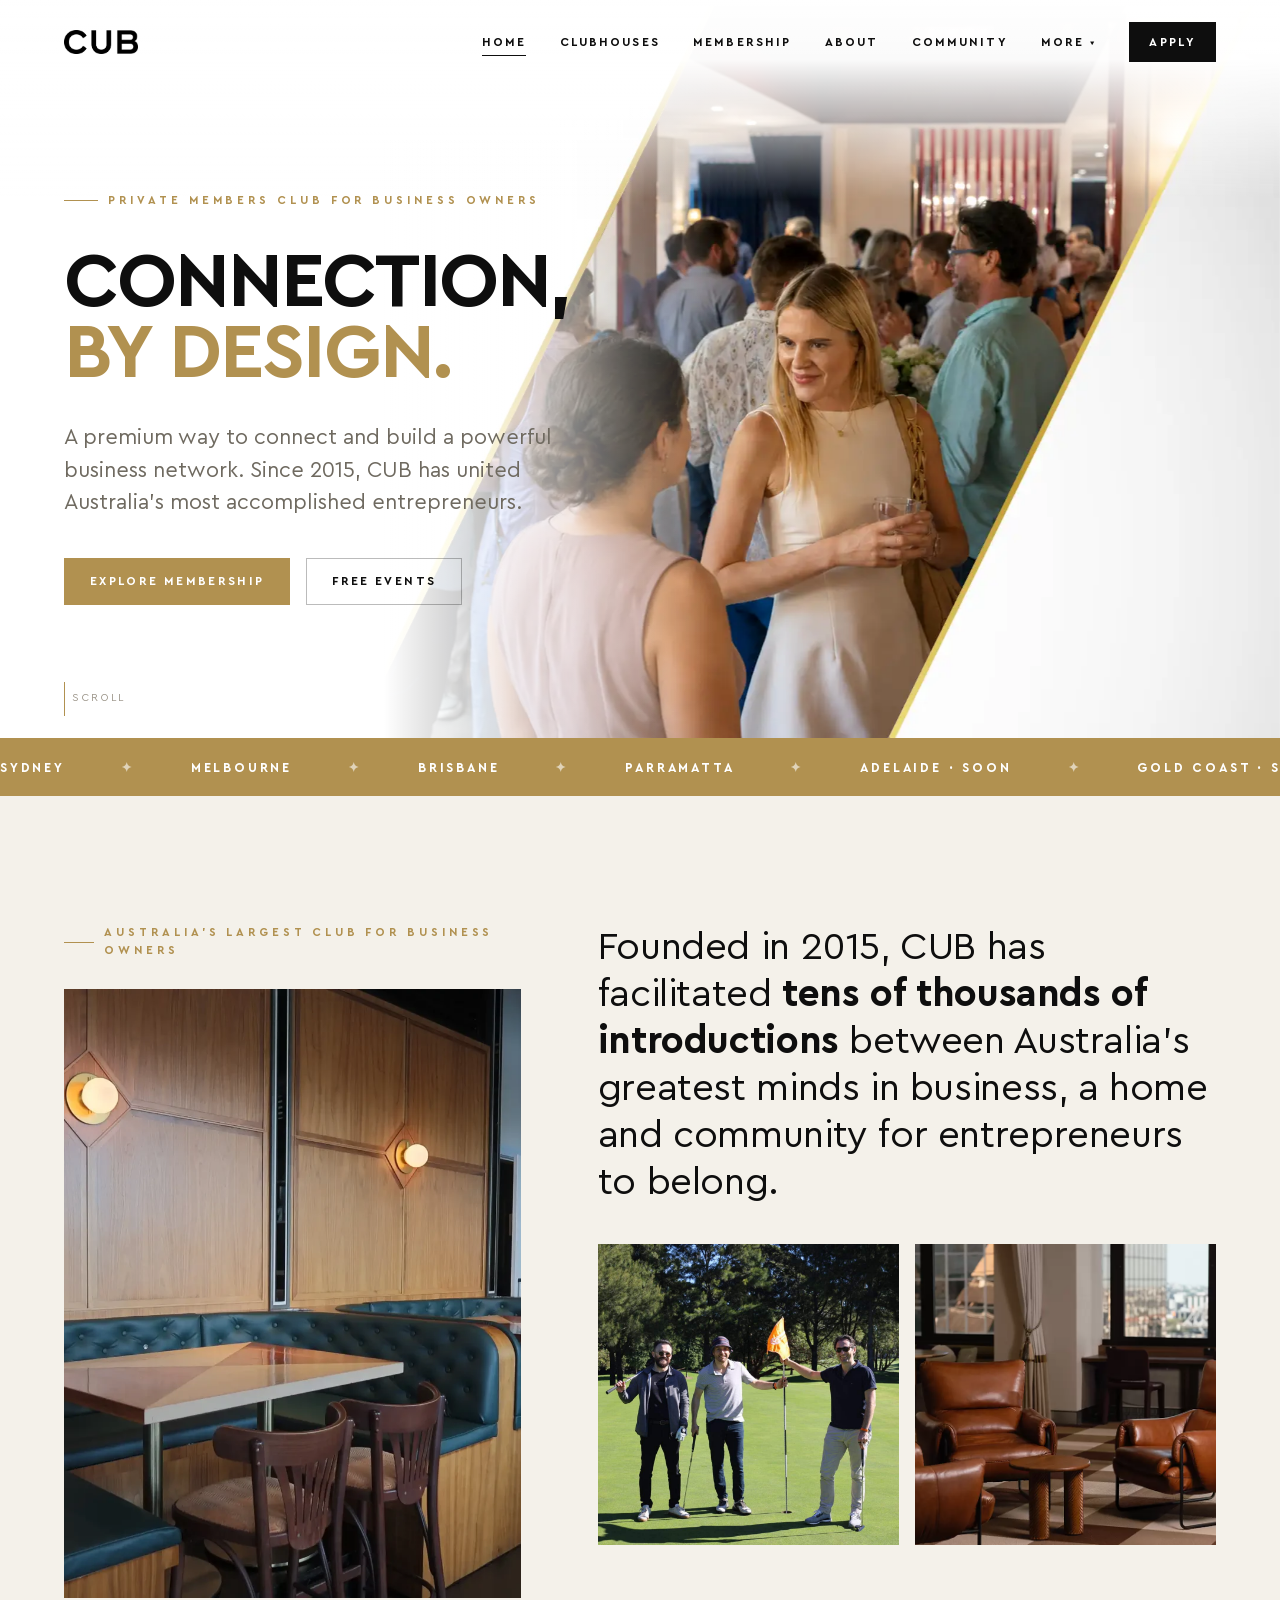
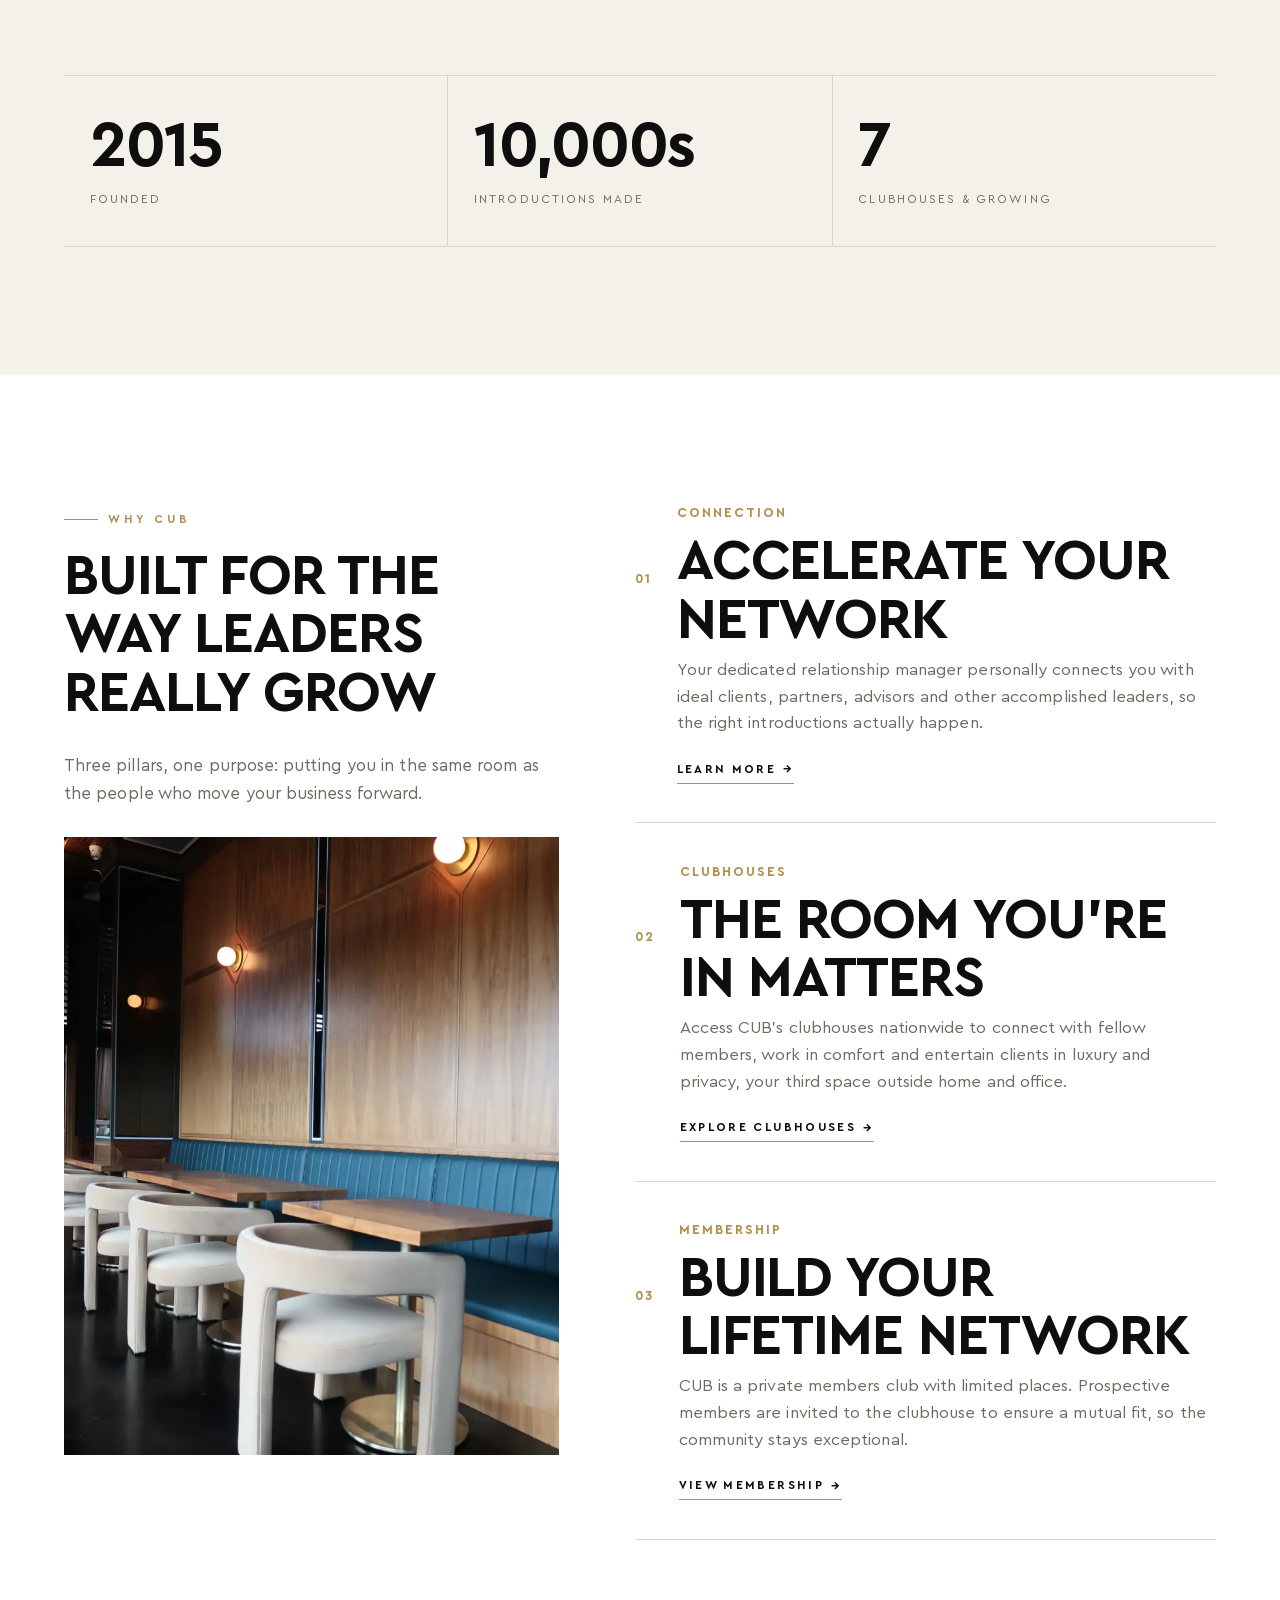
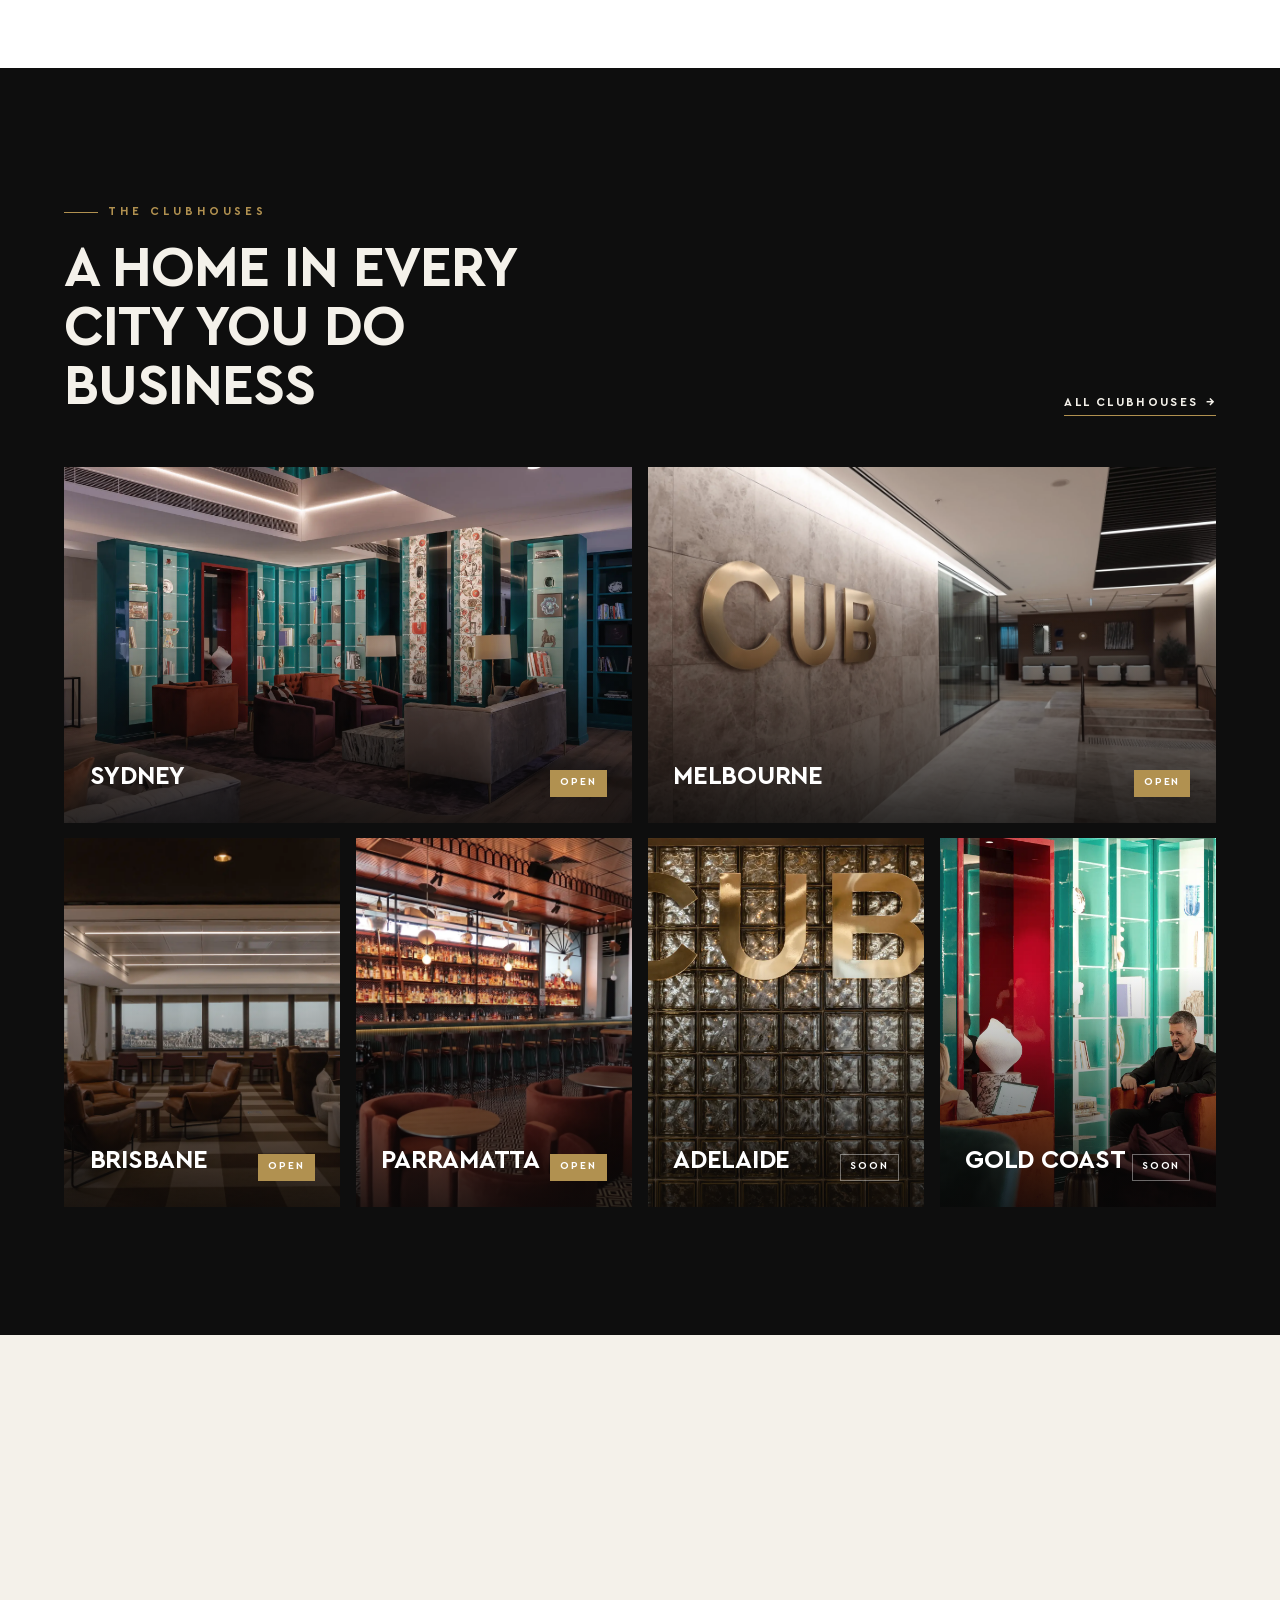
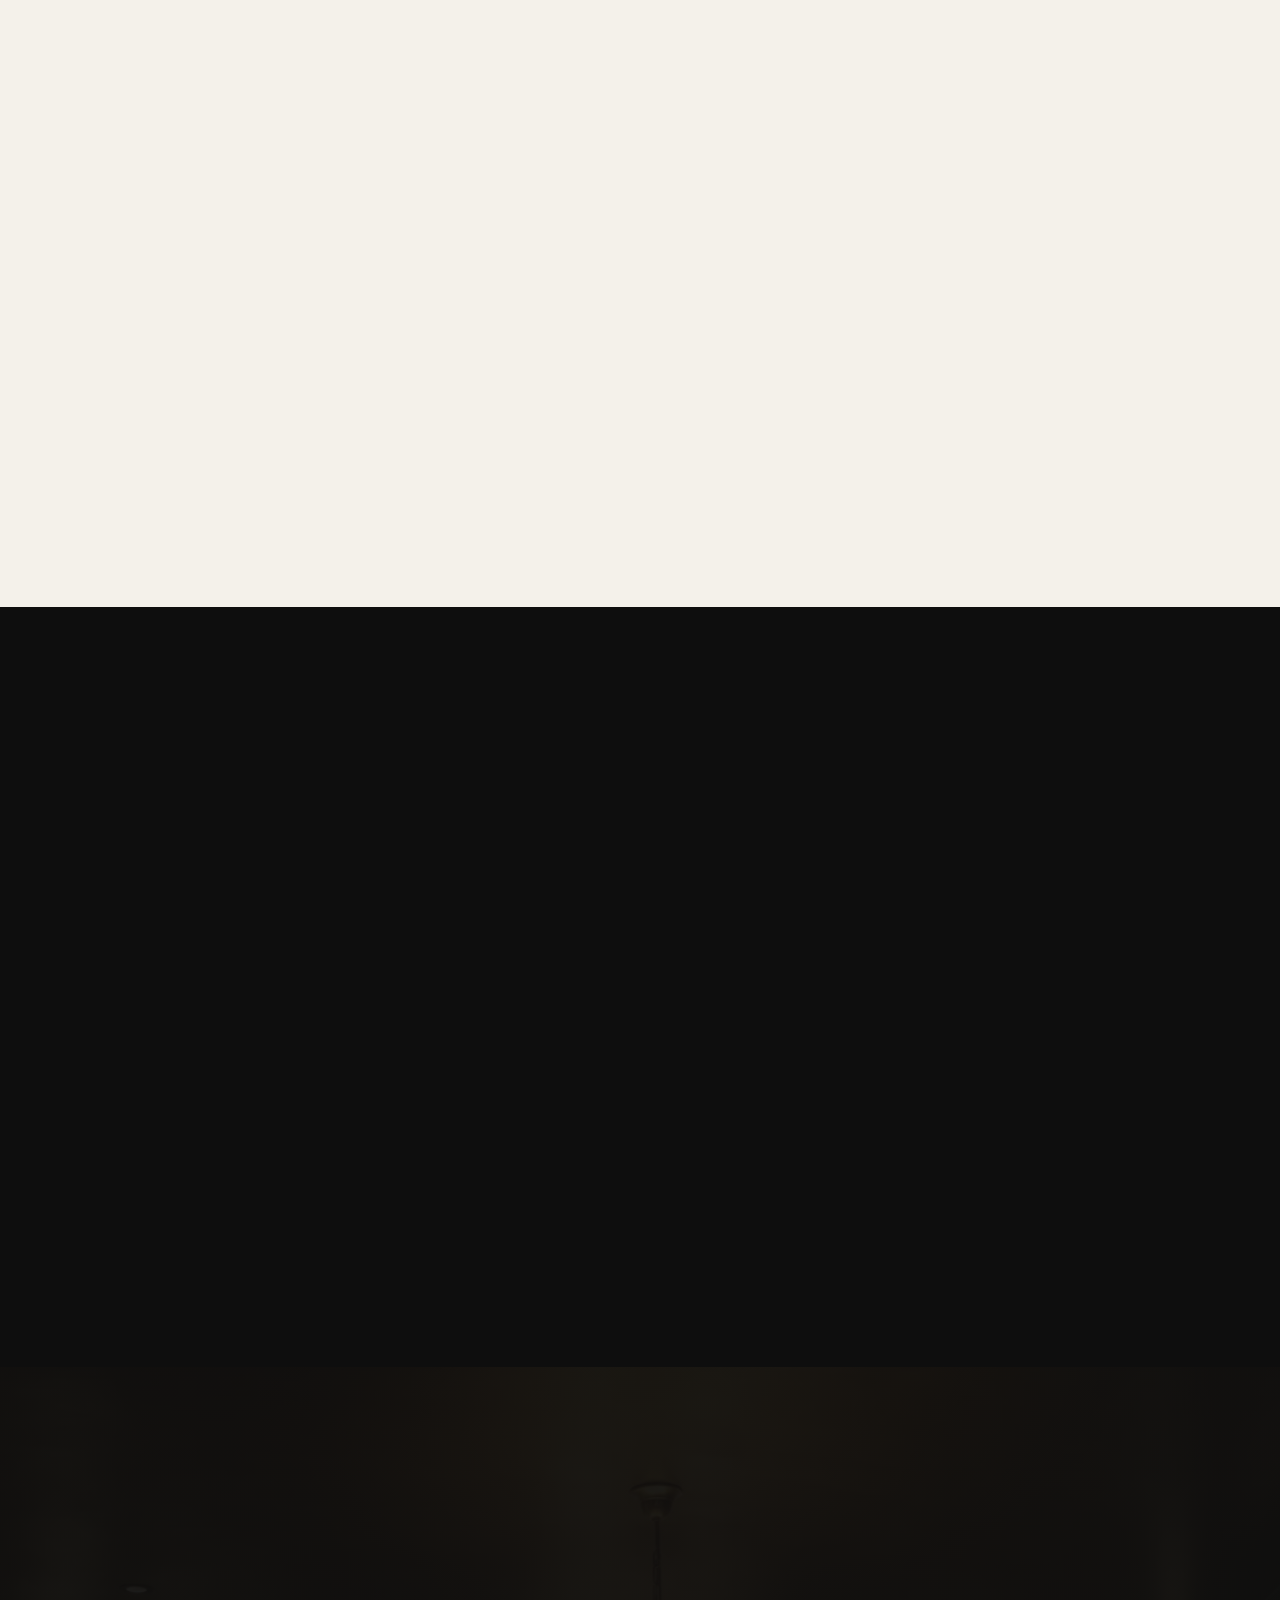
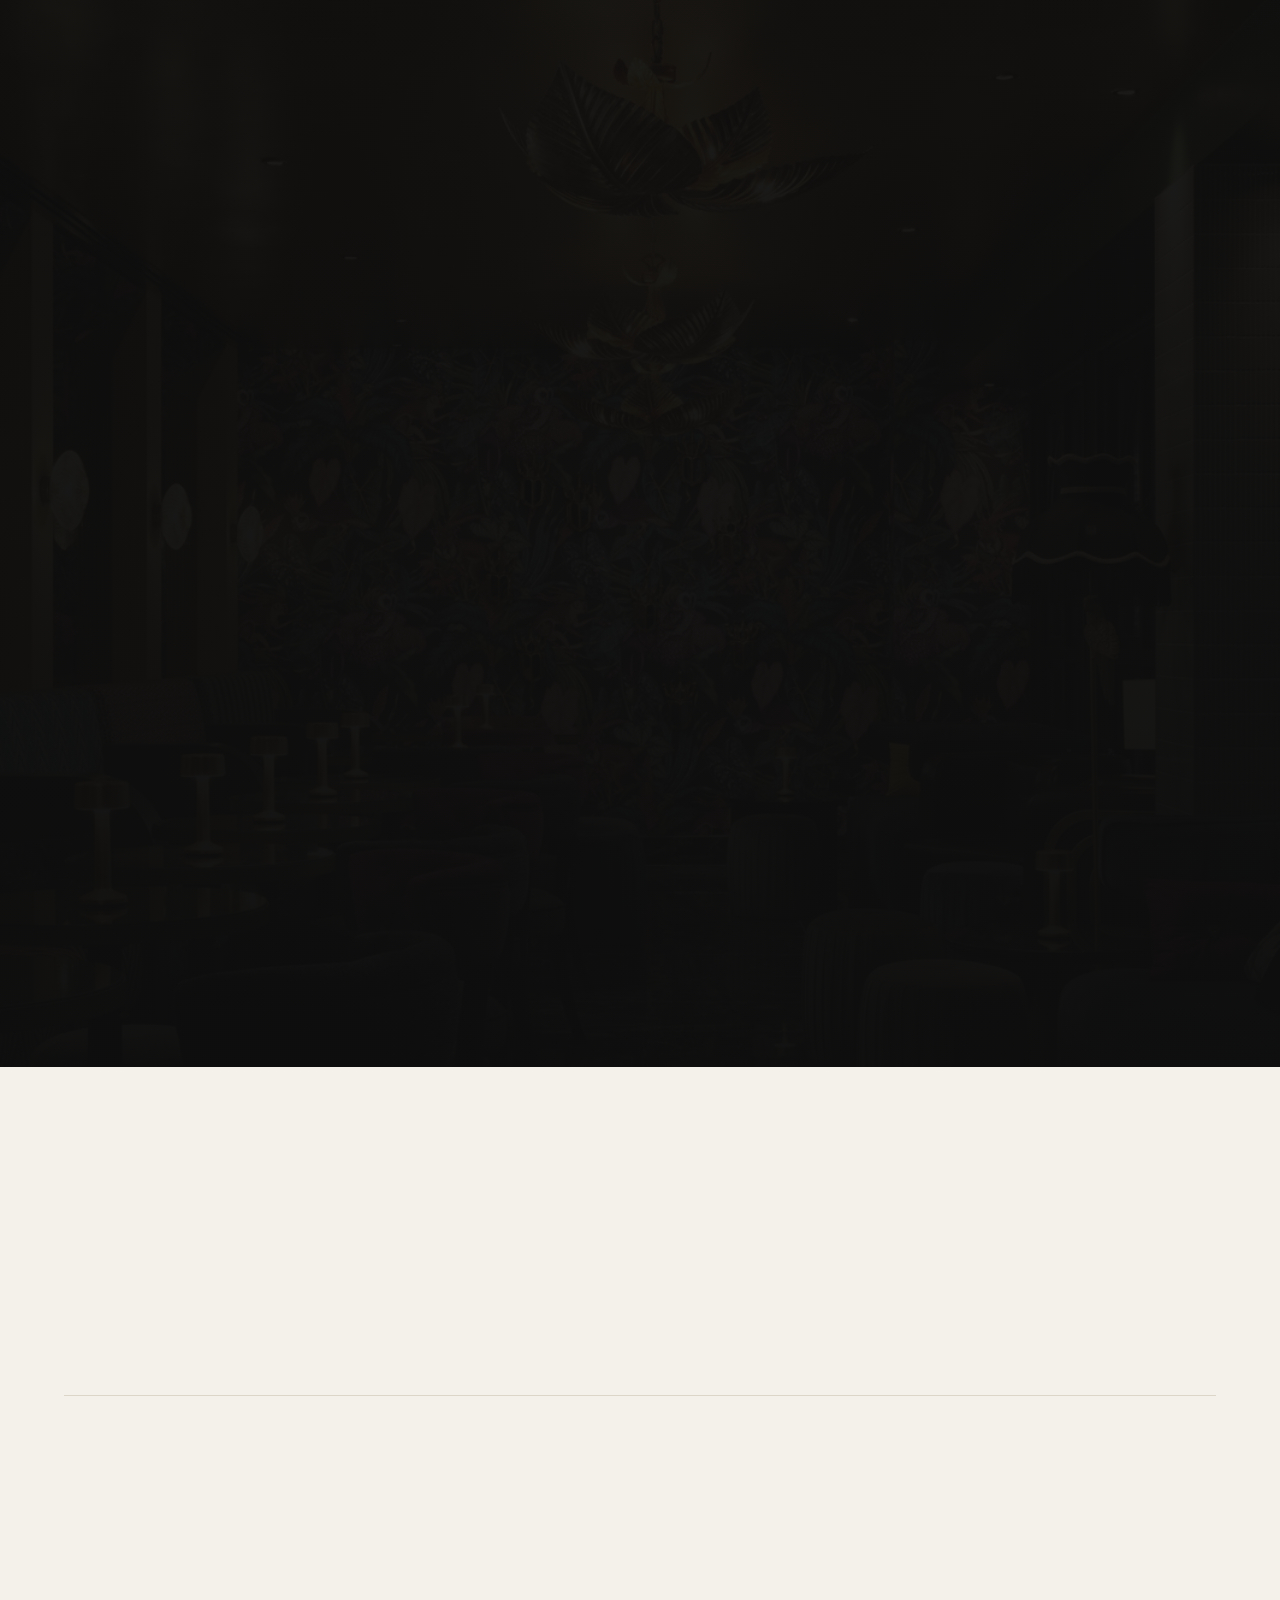
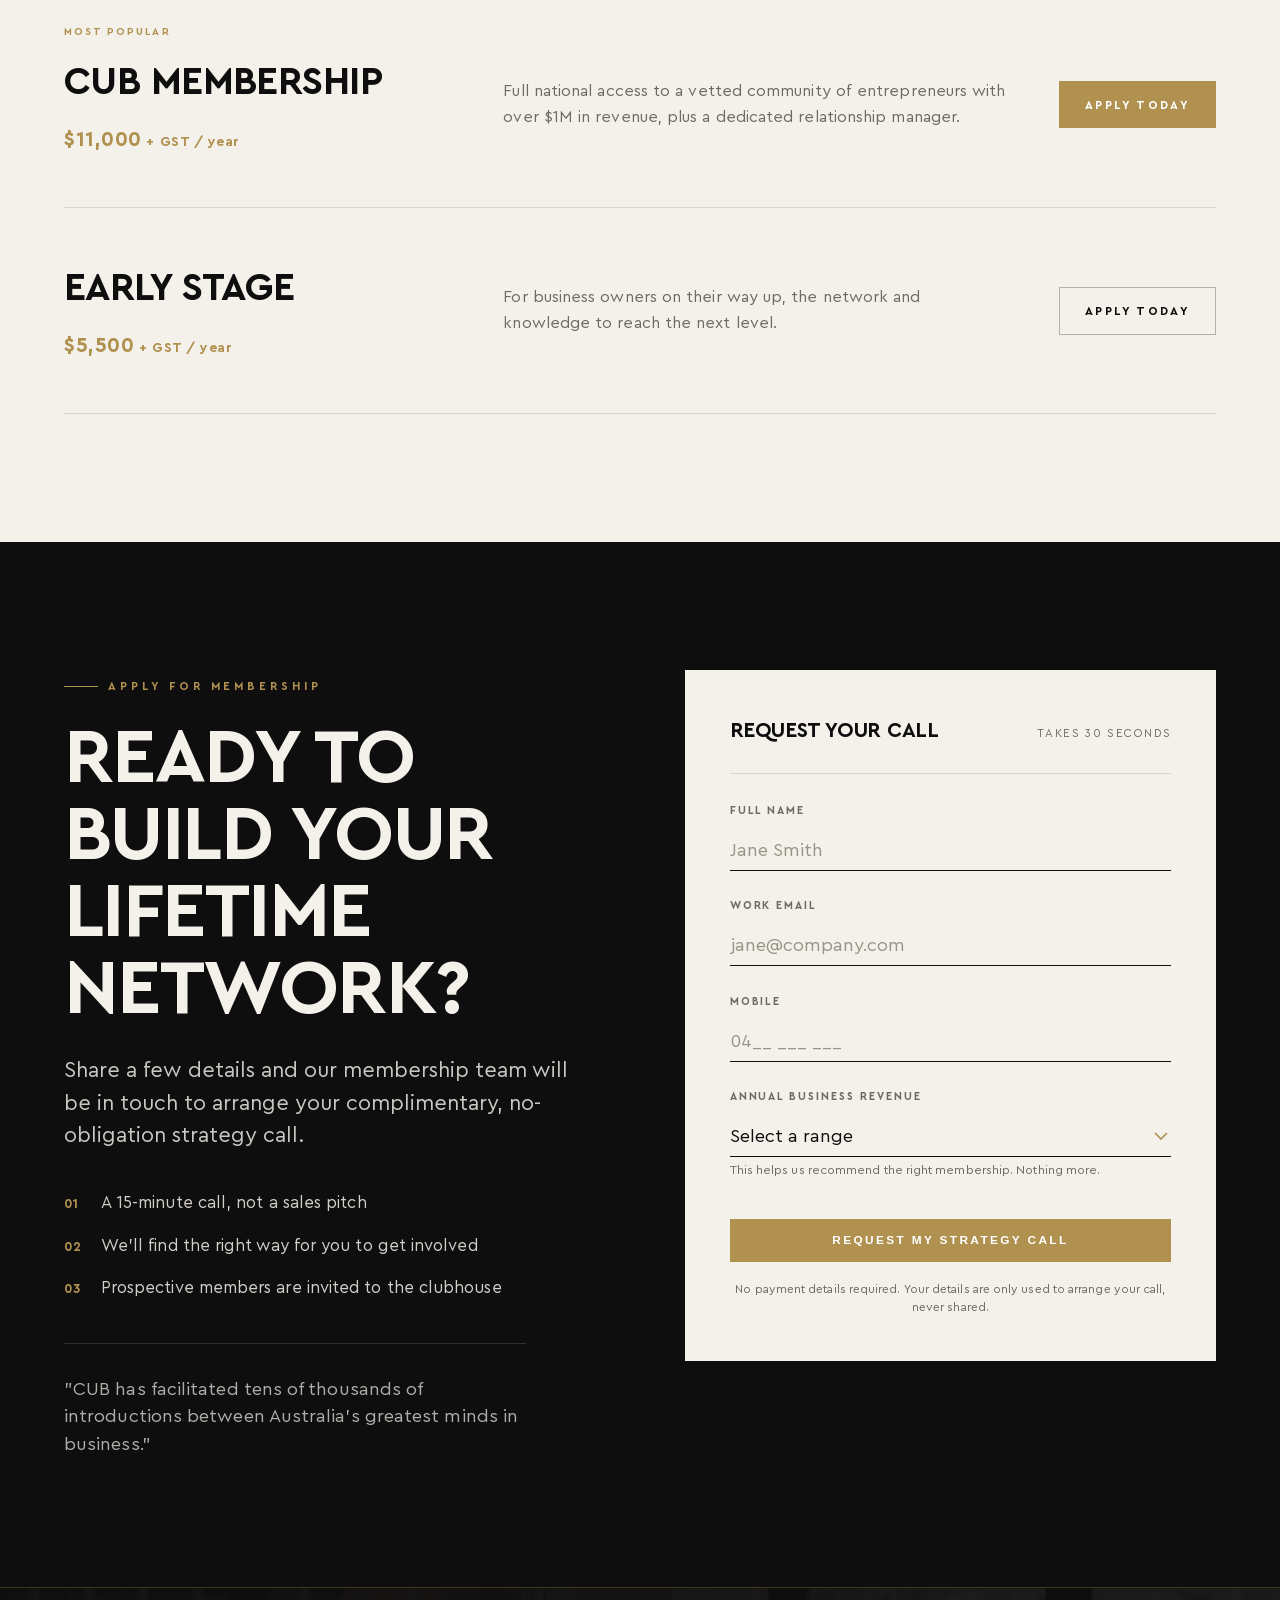
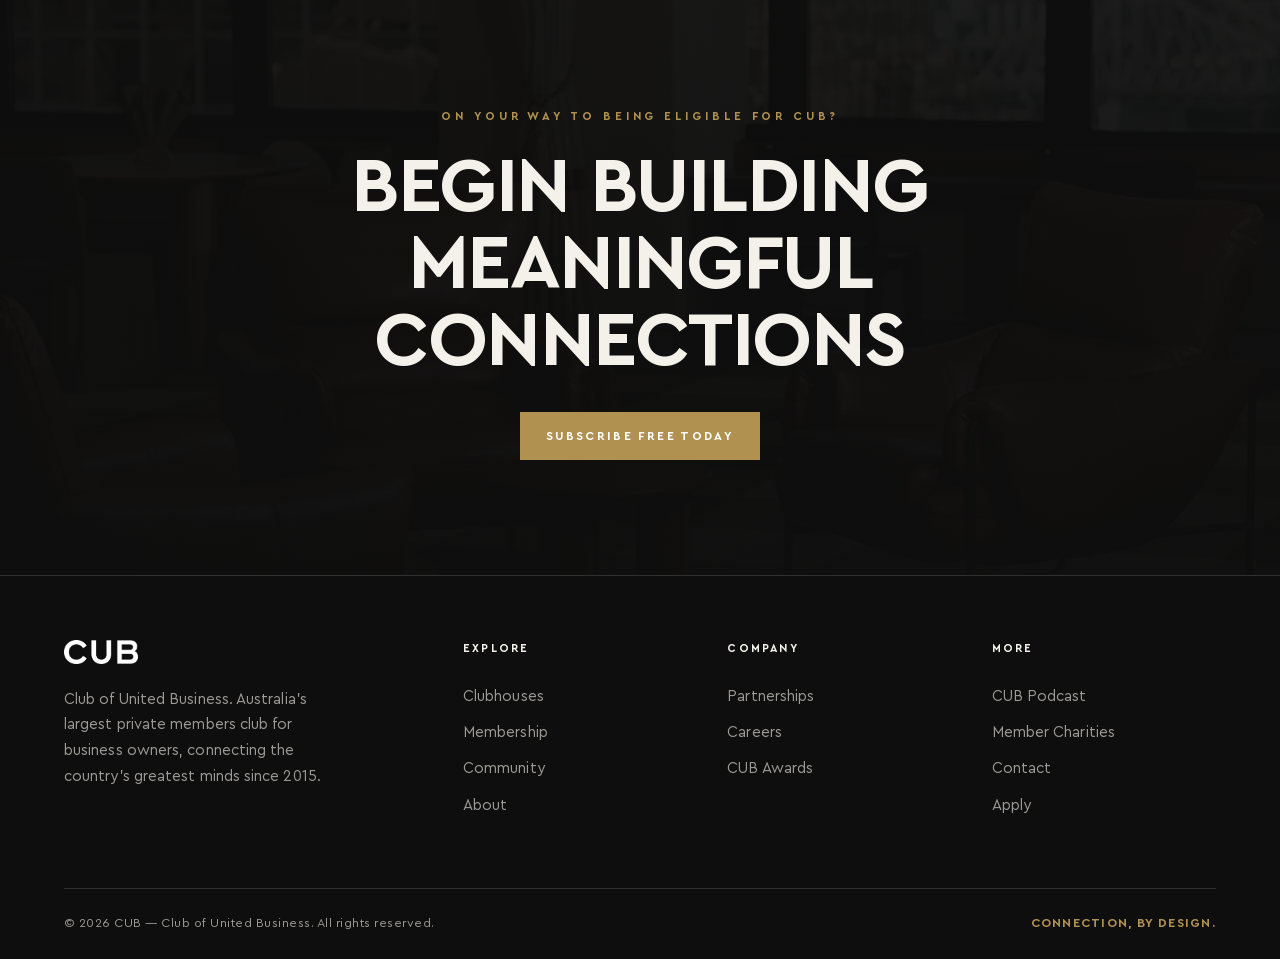
==== index.html @ ad82aaad "Initial commit: CUB site rebuild Co-Authored-By: Claude Opus 4.8 (1M context) <noreply@anthropic.com" ====
<!DOCTYPE html>
<html lang="en">
<head>
<meta charset="UTF-8" />
<meta name="viewport" content="width=device-width, initial-scale=1.0" />
<title>CUB · Club of United Business — Australia's Private Members Club for Business Owners</title>
<meta name="description" content="CUB is Australia's largest private members club for business owners. Since 2015 we've made tens of thousands of introductions between the country's greatest business minds. Clubhouses in Sydney, Melbourne, Brisbane and Parramatta." />
<meta property="og:title" content="CUB · Club of United Business" />
<meta property="og:description" content="Connection, by design. A premium way to connect and build a powerful business network." />
<meta property="og:image" content="assets/img/sydney.webp" />
<meta name="theme-color" content="#0e0e0e" />
<link rel="icon" type="image/png" href="assets/img/brandmark.png" />
<link rel="preload" href="assets/fonts/CeraPro-Regular.woff2" as="font" type="font/woff2" crossorigin />
<link rel="preload" href="assets/fonts/CeraPro-Bold.woff2" as="font" type="font/woff2" crossorigin />
<link rel="stylesheet" href="styles.css?v=23" />
</head>
<body>

<!-- ============ HEADER ============ -->
<header class="hdr" id="hdr">
  <div class="hdr-inner">
    <a href="index.html" class="hdr-logo" aria-label="CUB home"><img src="assets/img/logo.png" alt="CUB" /></a>
    <nav class="hdr-nav" aria-label="Primary">
      <a href="index.html">Home</a>
      <a href="clubhouses.html">Clubhouses</a>
      <a href="membership.html">Membership</a>
      <a href="about.html">About</a>
      <a href="community.html">Community</a>
      <div class="nav-drop">
        <button class="nav-drop-trigger" aria-haspopup="true" aria-expanded="false">More <span class="caret">&#9662;</span></button>
        <div class="dropdown">
          <a href="podcast.html">CUB Podcast</a>
          <a href="awards.html">CUB Awards</a>
          <a href="partnerships.html">Partnerships</a>
          <a href="careers.html">Careers</a>
          <a href="charities.html">Member Charities</a>
        </div>
      </div>
      <a href="contact.html" class="btn"><span>Apply</span></a>
    </nav>
    <button class="burger" id="burger" aria-label="Menu" aria-expanded="false"><span></span><span></span><span></span></button>
  </div>
</header>
<div class="drawer" id="drawer">
  <a href="index.html">Home</a>
  <a href="clubhouses.html">Clubhouses</a>
  <a href="membership.html">Membership</a>
  <a href="about.html">About</a>
  <a href="community.html">Community</a>
  <a href="contact.html">Apply</a>
  <div class="drawer-sub">
    <a href="podcast.html">CUB Podcast</a>
    <a href="awards.html">CUB Awards</a>
    <a href="partnerships.html">Partnerships</a>
    <a href="careers.html">Careers</a>
    <a href="charities.html">Member Charities</a>
  </div>
  <span class="drawer-cta">Connection, by design.</span>
</div>

<main>

<!-- ============ HERO ============ -->
<section class="hero">
  <div class="hero-bg"><img src="assets/img/hero.webp" alt="CUB members connecting at a clubhouse event" /></div>
  <div class="hero-text">
    <div class="hero-text-inner">
      <p class="kicker hero-kicker">Private Members Club for Business Owners</p>
      <h1 class="h-display">
        <span class="ln"><span>Connection,</span></span>
        <span class="ln"><span><em>by design.</em></span></span>
      </h1>
      <div class="hero-foot">
        <p class="lede">A premium way to connect and build a powerful business network. Since 2015, CUB has united Australia's most accomplished entrepreneurs.</p>
        <div class="hero-actions">
          <a href="contact.html" class="btn btn--gold"><span>Explore Membership</span></a>
          <a href="community.html" class="btn btn--ghost"><span>Free Events</span></a>
        </div>
      </div>
    </div>
  </div>
  <span class="scroll-hint">Scroll</span>
</section>

<!-- ============ MARQUEE ============ -->
<div class="marquee" aria-hidden="true">
  <div class="marquee-track">
    <span>Sydney</span><span>Melbourne</span><span>Brisbane</span><span>Parramatta</span><span>Adelaide · Soon</span><span>Gold Coast · Soon</span><span>International</span>
    <span>Sydney</span><span>Melbourne</span><span>Brisbane</span><span>Parramatta</span><span>Adelaide · Soon</span><span>Gold Coast · Soon</span><span>International</span>
  </div>
</div>

<!-- ============ STATEMENT ============ -->
<section class="section statement">
  <div class="wrap">
    <div class="statement-head rv">
      <p class="kicker">Australia's largest club for business owners</p>
      <div class="stick-figure stick-tall" style="margin-top:1.8rem"><img src="assets/img/event1.webp" alt="Inside a CUB clubhouse" /></div>
    </div>
    <div class="statement-lead rv">
      Founded in 2015, CUB has facilitated <b>tens of thousands of introductions</b> between Australia's greatest minds in business, a home and community for entrepreneurs to belong.
      <div class="img-pair" style="margin-top:2.4rem">
        <figure><img src="assets/img/event5.webp" alt="A CUB networking event" /></figure>
        <figure><img src="assets/img/brisbane2.webp" alt="A CUB clubhouse lounge" /></figure>
      </div>
    </div>
  </div>
  <div class="wrap">
    <div class="stats">
      <div class="stat rv"><div class="n">2015</div><div class="l">Founded</div></div>
      <div class="stat rv rv-d1"><div class="n">10,000s</div><div class="l">Introductions made</div></div>
      <div class="stat rv rv-d2"><div class="n">7</div><div class="l">Clubhouses &amp; growing</div></div>
    </div>
  </div>
</section>

<!-- ============ WHY CUB (sticky split) ============ -->
<section class="section bg-white">
  <div class="wrap stick">
    <aside class="stick-aside rv">
      <p class="kicker">Why CUB</p>
      <h2 class="h2">Built for the way leaders really grow</h2>
      <p class="body-lg" style="margin-bottom:1.8rem">Three pillars, one purpose: putting you in the same room as the people who move your business forward.</p>
      <div class="stick-figure"><img src="assets/img/event4.webp" alt="CUB members connecting at an event" /></div>
    </aside>
    <div class="stick-main">
      <div class="rows">
        <article class="row rv">
          <div class="row-num">01</div>
          <div class="row-title">
            <span class="row-sub">Connection</span>
            <h2 class="h2">Accelerate your network</h2>
          </div>
          <div class="row-body">
            <p>Your dedicated relationship manager personally connects you with ideal clients, partners, advisors and other accomplished leaders, so the right introductions actually happen.</p>
            <a href="contact.html" class="tlink">Learn more <span class="btn-arrow">→</span></a>
          </div>
        </article>
        <article class="row rv">
          <div class="row-num">02</div>
          <div class="row-title">
            <span class="row-sub">Clubhouses</span>
            <h2 class="h2">The room you're in matters</h2>
          </div>
          <div class="row-body">
            <p>Access CUB's clubhouses nationwide to connect with fellow members, work in comfort and entertain clients in luxury and privacy, your third space outside home and office.</p>
            <a href="clubhouses.html" class="tlink">Explore clubhouses <span class="btn-arrow">→</span></a>
          </div>
        </article>
        <article class="row rv">
          <div class="row-num">03</div>
          <div class="row-title">
            <span class="row-sub">Membership</span>
            <h2 class="h2">Build your lifetime network</h2>
          </div>
          <div class="row-body">
            <p>CUB is a private members club with limited places. Prospective members are invited to the clubhouse to ensure a mutual fit, so the community stays exceptional.</p>
            <a href="membership.html" class="tlink">View membership <span class="btn-arrow">→</span></a>
          </div>
        </article>
      </div>
    </div>
  </div>
</section>

<!-- ============ LOCATIONS ============ -->
<section class="section dark">
  <div class="wrap">
    <div class="loc-head rv">
      <div>
        <p class="kicker">The Clubhouses</p>
        <h2 class="h2" style="margin-top:1.2rem">A home in every city you do business</h2>
      </div>
      <a href="clubhouses.html" class="tlink">All clubhouses <span class="btn-arrow">→</span></a>
    </div>
    <div class="loc-grid rv">
      <a class="loc" href="clubhouses.html"><img src="assets/img/sydney.webp" alt="Sydney clubhouse" /><div class="loc-meta"><h3>Sydney</h3><span class="loc-state open">Open</span></div></a>
      <a class="loc" href="clubhouses.html"><img src="assets/img/melbourne.webp" alt="Melbourne clubhouse" /><div class="loc-meta"><h3>Melbourne</h3><span class="loc-state open">Open</span></div></a>
      <a class="loc" href="clubhouses.html"><img src="assets/img/brisbane.webp" alt="Brisbane clubhouse" /><div class="loc-meta"><h3>Brisbane</h3><span class="loc-state open">Open</span></div></a>
      <a class="loc" href="clubhouses.html"><img src="assets/img/parramatta.webp" alt="Parramatta clubhouse" /><div class="loc-meta"><h3>Parramatta</h3><span class="loc-state open">Open</span></div></a>
      <a class="loc" href="clubhouses.html"><img src="assets/img/adelaide.webp" alt="Adelaide clubhouse" /><div class="loc-meta"><h3>Adelaide</h3><span class="loc-state">Soon</span></div></a>
      <a class="loc" href="clubhouses.html"><img src="assets/img/goldcoast.webp" alt="Gold Coast clubhouse" /><div class="loc-meta"><h3>Gold Coast</h3><span class="loc-state">Soon</span></div></a>
    </div>
  </div>
</section>

<!-- ============ FEATURE: EXPERIENCE ============ -->
<section class="feature">
  <div class="feature-media rv"><img src="assets/img/brisbane.webp" alt="A CUB clubhouse lounge" /></div>
  <div class="feature-body rv">
    <p class="kicker">The CUB Experience</p>
    <h2 class="h2">Connect, impress<br>and belong</h2>
    <ul class="feature-list">
      <li><h4>Connect with fellow members</h4><p>A luxurious, familiar space that encourages meaningful connections and genuine relationships to form.</p></li>
      <li><h4>Impress your clients</h4><p>Entertain seamlessly in every major city. Our team ensures every detail is perfect for a lasting impression.</p></li>
      <li><h4>Your third space</h4><p>A place to focus, host private meetings and have a base in cities where you don't have an office.</p></li>
    </ul>
    <a href="contact.html" class="btn"><span>Apply for Membership</span></a>
  </div>
</section>

<!-- ============ FEATURE: APP ============ -->
<section class="feature feature--flip dark">
  <div class="feature-media feature-media--app rv"><img src="assets/img/app-phones.png" alt="The CUB members app on iPhone" /></div>
  <div class="feature-body rv">
    <p class="kicker">The CUB App</p>
    <h2 class="h2">Your entire network,<br>in your pocket</h2>
    <p class="body-lg" style="margin-top:1.4rem;max-width:46ch">Search and contact the entire CUB network, RSVP to events, join interest groups, make clubhouse bookings and manage your business owners network on CUB's members-only app.</p>
    <div class="app-stores">
      <a href="https://apps.apple.com" target="_blank" rel="noopener" aria-label="Download on the App Store"><img src="assets/img/badge-apple.png" alt="Download on the App Store" /></a>
      <a href="https://play.google.com" target="_blank" rel="noopener" aria-label="Get it on Google Play"><img src="assets/img/badge-google.png" alt="Get it on Google Play" /></a>
    </div>
  </div>
</section>

<!-- ============ GROUPS ============ -->
<section class="section imgband">
  <div class="imgband-bg"><img src="assets/img/international.webp" alt="" aria-hidden="true" /></div>
  <div class="wrap">
    <div class="loc-head rv" style="margin-bottom:clamp(2.5rem,5vw,4rem)">
      <div>
        <p class="kicker">A community of communities</p>
        <h2 class="h2" style="margin-top:1.2rem;max-width:18ch">Connect across industries and interests</h2>
      </div>
    </div>
    <div class="groups-grid">
      <div class="group-col rv">
        <h3>Connect with industries</h3>
        <ul class="group-list">
          <li><span class="ix">01</span>Finance</li>
          <li><span class="ix">02</span>Marketing</li>
          <li><span class="ix">03</span>Construction</li>
          <li><span class="ix">04</span>Healthcare</li>
          <li><span class="ix">05</span>Retail &amp; E-Comm</li>
          <li><span class="ix">06</span>Property</li>
          <li><span class="ix">07</span>Professional Services</li>
          <li><span class="ix">08</span>Hospitality</li>
          <li><span class="ix">09</span>Technology</li>
          <li class="more">+ many more</li>
        </ul>
      </div>
      <div class="group-col rv rv-d1">
        <h3>Connect with likeminded people</h3>
        <ul class="group-list">
          <li><span class="ix">01</span>Women in Business</li>
          <li><span class="ix">02</span>Investors</li>
          <li><span class="ix">03</span>Young Members</li>
          <li><span class="ix">04</span>Sports</li>
          <li><span class="ix">05</span>Sustainability</li>
          <li><span class="ix">06</span>Wine Club</li>
          <li><span class="ix">07</span>Health &amp; Wellness</li>
          <li><span class="ix">08</span>Mentors</li>
          <li><span class="ix">09</span>Family Businesses</li>
          <li><span class="ix">10</span>Golf Club</li>
        </ul>
      </div>
    </div>
  </div>
</section>

<!-- ============ MEMBERSHIP PREVIEW ============ -->
<section class="section">
  <div class="wrap">
    <div class="loc-head rv" style="margin-bottom:clamp(1.5rem,3vw,2.5rem)">
      <div>
        <p class="kicker">Membership</p>
        <h2 class="h2" style="margin-top:1.2rem">Choose how you join</h2>
      </div>
      <a href="membership.html" class="tlink">Compare in full <span class="btn-arrow">→</span></a>
    </div>
    <div class="tiers">
      <article class="tier rv">
        <div class="tier-name"><h3>Community</h3><span class="tier-price"><b>Free</b></span></div>
        <p class="tier-desc">Invitations to monthly networking events and the first step into the CUB community.</p>
        <div class="tier-cta"><a href="contact.html" class="btn btn--ghost"><span>Subscribe</span></a></div>
      </article>
      <article class="tier tier--featured rv">
        <div class="tier-name"><h3>CUB Membership</h3><span class="tier-price"><b>$11,000</b> + GST / year</span></div>
        <p class="tier-desc">Full national access to a vetted community of entrepreneurs with over $1M in revenue, plus a dedicated relationship manager.</p>
        <div class="tier-cta"><a href="contact.html" class="btn btn--gold"><span>Apply Today</span></a></div>
      </article>
      <article class="tier rv">
        <div class="tier-name"><h3>Early Stage</h3><span class="tier-price"><b>$5,500</b> + GST / year</span></div>
        <p class="tier-desc">For business owners on their way up, the network and knowledge to reach the next level.</p>
        <div class="tier-cta"><a href="contact.html" class="btn btn--ghost"><span>Apply Today</span></a></div>
      </article>
    </div>
  </div>
</section>

<!-- ============ APPLY / FORM ============ -->
<section class="section dark apply" id="apply">
  <div class="wrap apply-grid">
    <div class="apply-copy rv">
      <p class="kicker">Apply for Membership</p>
      <h1 class="h1">Ready to build your lifetime network?</h1>
      <p class="lede">Share a few details and our membership team will be in touch to arrange your complimentary, no-obligation strategy call.</p>
      <ul class="apply-points">
        <li><span class="mk">01</span> A 15-minute call, not a sales pitch</li>
        <li><span class="mk">02</span> We'll find the right way for you to get involved</li>
        <li><span class="mk">03</span> Prospective members are invited to the clubhouse</li>
      </ul>
      <p class="apply-quote">"CUB has facilitated tens of thousands of introductions between Australia's greatest minds in business."</p>
    </div>

    <div class="form-card rv rv-d1">
      <form id="applyForm" novalidate>
        <div class="fc-head"><h3>Request your call</h3><span class="step">Takes 30 seconds</span></div>
        <div class="field">
          <label for="name">Full name</label>
          <input type="text" id="name" name="name" autocomplete="name" placeholder="Jane Smith" required />
          <span class="err" data-for="name">Please enter your name.</span>
        </div>
        <div class="field">
          <label for="email">Work email</label>
          <input type="email" id="email" name="email" autocomplete="email" placeholder="jane@company.com" required />
          <span class="err" data-for="email">Please enter a valid email.</span>
        </div>
        <div class="field">
          <label for="phone">Mobile</label>
          <input type="tel" id="phone" name="phone" autocomplete="tel" placeholder="04__ ___ ___" required />
          <span class="err" data-for="phone">Please enter your mobile number.</span>
        </div>
        <div class="field">
          <label for="revenue">Annual business revenue</label>
          <select id="revenue" name="revenue" required>
            <option value="" disabled selected>Select a range</option>
            <option>Under $1M (Early Stage)</option>
            <option>$1M – $5M</option>
            <option>$5M – $20M</option>
            <option>$20M+</option>
          </select>
          <span class="err" data-for="revenue">Please select a range.</span>
          <span class="hint">This helps us recommend the right membership. Nothing more.</span>
        </div>
        <button type="submit" class="btn btn--gold btn--block" id="submitBtn"><span>Request my strategy call</span></button>
        <p class="form-fine">No payment details required. Your details are only used to arrange your call, never shared.</p>
        <div class="form-done" id="formDone" hidden>
          <div class="mk">✓</div>
          <h3>You're on the list</h3>
          <p>Our membership team will reach out within one business day to arrange your complimentary strategy call.</p>
        </div>
      </form>
    </div>
  </div>
</section>

</main>

<!-- ============ FOOTER ============ -->
<footer class="ftr">
  <div class="ftr-cta imgband">
    <div class="imgband-bg"><img src="assets/img/brisbane2.webp" alt="" aria-hidden="true" /></div>
    <div class="wrap">
      <p class="kicker no-rule" style="justify-content:center">On your way to being eligible for CUB?</p>
      <h2 class="h1" style="margin-top:1.4rem">Begin building<br>meaningful connections</h2>
      <a href="contact.html" class="btn btn--gold"><span>Subscribe Free Today</span></a>
    </div>
  </div>
  <div class="wrap">
    <div class="ftr-main">
      <div class="ftr-brand">
        <img src="assets/img/logo.png" alt="CUB" />
        <p>Club of United Business. Australia's largest private members club for business owners, connecting the country's greatest minds since 2015.</p>
      </div>
      <div class="ftr-col"><h4>Explore</h4><a href="clubhouses.html">Clubhouses</a><a href="membership.html">Membership</a><a href="community.html">Community</a><a href="about.html">About</a></div>
      <div class="ftr-col"><h4>Company</h4><a href="partnerships.html">Partnerships</a><a href="careers.html">Careers</a><a href="awards.html">CUB Awards</a></div>
      <div class="ftr-col"><h4>More</h4><a href="podcast.html">CUB Podcast</a><a href="charities.html">Member Charities</a><a href="contact.html">Contact</a><a href="contact.html">Apply</a></div>
    </div>
    <div class="ftr-bottom">
      <p>© 2026 CUB — Club of United Business. All rights reserved.</p>
      <p class="tagline">Connection, by design.</p>
    </div>
  </div>
</footer>

<a href="contact.html" class="scta" id="scta">Apply for Membership</a>

<script src="script.js?v=23"></script>
</body>
</html>
---- styles.css ----
/* ============================================================
   CUB — Club of United Business
   Typeface: Cera Pro (self-hosted, their real brand font)
   Palette: ink #0e0e0e · paper #f4f1ea · gold #b19150
   Design: editorial, restrained, private-members-club
   ============================================================ */

@font-face{
  font-family:'Cera Pro';
  src:url('assets/fonts/CeraPro-Regular.woff2') format('woff2'),
      url('assets/fonts/CeraPro-Regular.woff') format('woff');
  font-weight:400;font-style:normal;font-display:swap;
}
@font-face{
  font-family:'Cera Pro';
  src:url('assets/fonts/CeraPro-Bold.woff2') format('woff2'),
      url('assets/fonts/CeraPro-Bold.woff') format('woff');
  font-weight:700;font-style:normal;font-display:swap;
}

:root{
  --ink:#0e0e0e;
  --ink-2:#1a1a1a;
  --paper:#f4f1ea;
  --paper-2:#ece7dc;
  --gold:#b19150;
  --gold-lite:#c9a96a;
  --grey:#6f6a60;
  --grey-2:#9a9387;
  --line:#dcd6c8;
  --line-dark:rgba(255,255,255,.14);
  --white:#fff;
  --red:#cc2a24;
  --maxw:1280px;
  --gut:clamp(20px,5vw,72px);
  --ease:cubic-bezier(.16,.84,.44,1);
}

*{margin:0;padding:0;box-sizing:border-box}
html{scroll-behavior:smooth;-webkit-text-size-adjust:100%}
body{
  font-family:'Cera Pro',-apple-system,BlinkMacSystemFont,'Segoe UI',sans-serif;
  background:var(--paper);
  color:var(--ink);
  font-weight:400;
  line-height:1.55;
  letter-spacing:.005em;
  -webkit-font-smoothing:antialiased;
  text-rendering:optimizeLegibility;
}
img{display:block;max-width:100%}
a{color:inherit;text-decoration:none}
::selection{background:var(--gold);color:#fff}

/* ---------- layout primitives ---------- */
.wrap{max-width:var(--maxw);margin:0 auto;padding-inline:var(--gut)}
.section{padding-block:clamp(4.5rem,10vw,9rem)}
.section--tight{padding-block:clamp(3.5rem,7vw,6rem)}
.dark{background:var(--ink);color:var(--paper)}
.dark .muted{color:rgba(244,241,234,.55)}
.muted{color:var(--grey)}

/* ---------- type scale ---------- */
.kicker{
  font-size:.72rem;font-weight:700;letter-spacing:.34em;text-transform:uppercase;
  color:var(--gold);display:inline-flex;align-items:center;gap:.9em;
}
.kicker::before{content:"";width:34px;height:1px;background:var(--gold);display:inline-block}
.kicker.no-rule::before{display:none}

.h-display{
  font-weight:700;line-height:.92;letter-spacing:-.025em;
  font-size:clamp(3.2rem,10vw,8.5rem);text-transform:uppercase;
}
.h1{font-weight:700;line-height:1.0;letter-spacing:-.02em;font-size:clamp(2.6rem,6vw,5rem);text-transform:uppercase}
.h2{font-weight:700;line-height:1.04;letter-spacing:-.018em;font-size:clamp(2rem,4.4vw,3.6rem);text-transform:uppercase}
.h3{font-weight:700;line-height:1.1;letter-spacing:-.01em;font-size:clamp(1.3rem,2.4vw,1.9rem)}
.lede{font-size:clamp(1.1rem,1.7vw,1.4rem);line-height:1.5;font-weight:400;letter-spacing:0;max-width:46ch;color:var(--ink)}
.dark .lede{color:rgba(244,241,234,.82)}
.body-lg{font-size:1.06rem;line-height:1.65;color:var(--grey)}
.dark .body-lg{color:rgba(244,241,234,.66)}

/* ---------- buttons ---------- */
.btn{
  --bg:var(--ink);--fg:#fff;--bd:var(--ink);
  display:inline-flex;align-items:center;gap:.7em;
  font-weight:700;font-size:.74rem;letter-spacing:.2em;text-transform:uppercase;
  padding:1.15em 2.1em;border:1px solid var(--bd);background:var(--bg);color:var(--fg);
  cursor:pointer;transition:.45s var(--ease);position:relative;overflow:hidden;
}
.btn span{position:relative;z-index:1;transition:.45s var(--ease)}
.btn::after{content:"";position:absolute;inset:0;background:var(--gold);transform:translateY(101%);transition:transform .45s var(--ease);z-index:0}
.btn:hover::after{transform:translateY(0)}
.btn:hover{border-color:var(--gold);color:#fff}
.btn--gold{--bg:var(--gold);--fg:#fff;--bd:var(--gold)}
.btn--gold::after{background:var(--ink)}
.btn--gold:hover{border-color:var(--ink)}
.btn--ghost{--bg:transparent;--fg:var(--ink);--bd:rgba(14,14,14,.28)}
.dark .btn--ghost{--fg:var(--paper);--bd:rgba(255,255,255,.3)}
.btn--block{width:100%;justify-content:center}
.btn-arrow{font-size:1.1em;line-height:0}

.tlink{
  display:inline-flex;align-items:center;gap:.6em;font-weight:700;
  font-size:.74rem;letter-spacing:.2em;text-transform:uppercase;color:var(--ink);
  padding-bottom:.35em;border-bottom:1px solid var(--gold);transition:.4s var(--ease);
}
.dark .tlink{color:var(--paper)}
.tlink:hover{gap:1.1em;border-color:var(--ink)}
.dark .tlink:hover{border-color:var(--paper)}

/* ============================================================
   HEADER
   ============================================================ */
.hdr{
  position:fixed;inset:0 0 auto 0;z-index:200;
  transition:.5s var(--ease);
}
.hdr-inner{
  display:flex;align-items:center;justify-content:space-between;
  height:84px;padding-inline:var(--gut);max-width:1600px;margin:0 auto;
}
.hdr-logo img{height:24px;width:auto;transition:.4s}
.hdr-nav{display:flex;align-items:center;gap:clamp(1.4rem,2.6vw,3rem)}
.hdr-nav a:not(.btn){
  font-size:.74rem;font-weight:700;letter-spacing:.18em;text-transform:uppercase;
  position:relative;padding-block:.4em;
}
.hdr-nav a:not(.btn)::after{
  content:"";position:absolute;left:0;bottom:0;width:0;height:1px;background:currentColor;transition:width .4s var(--ease);
}
.hdr-nav a:not(.btn):hover::after,.hdr-nav a.active::after{width:100%}
.hdr-nav .btn{padding:.85em 1.6em}

/* light-on-dark (hero) vs solid scrolled */
.hdr--over{color:var(--paper)}
.hdr--over .hdr-logo img{filter:invert(1) brightness(2.2)}
.hdr--over .hdr-nav .btn{--bg:transparent;--fg:var(--paper);--bd:rgba(255,255,255,.34)}
.hdr.scrolled{background:var(--paper);color:var(--ink);box-shadow:0 1px 0 var(--line)}
.hdr.scrolled .hdr-inner{height:68px}
.hdr.scrolled .hdr-logo img{filter:none}
.hdr.scrolled .hdr-nav .btn{--bg:var(--ink);--fg:#fff;--bd:var(--ink)}

/* nav dropdown */
.nav-drop{position:relative;display:flex;align-items:center}
.nav-drop-trigger{background:none;border:0;cursor:pointer;color:inherit;font-family:inherit;font-size:.74rem;font-weight:700;letter-spacing:.18em;text-transform:uppercase;display:inline-flex;align-items:center;gap:.45em;padding-block:.4em}
.nav-drop-trigger .caret{font-size:.7em;transition:transform .35s var(--ease)}
.nav-drop:hover .caret,.nav-drop.open .caret{transform:rotate(180deg)}
.dropdown{position:absolute;top:100%;right:0;min-width:236px;background:var(--paper);border:1px solid var(--line);padding:.5rem 0;opacity:0;visibility:hidden;transform:translateY(10px);transition:.32s var(--ease);box-shadow:0 30px 56px -26px rgba(8,8,8,.55);z-index:60}
.dropdown::before{content:"";position:absolute;top:-14px;left:0;right:0;height:14px}
.nav-drop:hover .dropdown,.nav-drop:focus-within .dropdown,.nav-drop.open .dropdown{opacity:1;visibility:visible;transform:none}
.dropdown a{display:block;padding:.72rem 1.4rem;font-size:.72rem;font-weight:700;letter-spacing:.13em;text-transform:uppercase;color:var(--ink);white-space:nowrap;transition:.25s var(--ease)}
.dropdown a::after{display:none!important}
.dropdown a:hover,.dropdown a.active{background:var(--paper-2);color:var(--gold);padding-left:1.7rem}

/* mobile drawer secondary links */
.drawer-sub{display:flex;flex-wrap:wrap;gap:.3rem 1.4rem;margin-top:1.5rem;max-width:700px;width:100%}
.drawer-sub a{font-size:1rem;font-weight:500;letter-spacing:.06em;text-transform:uppercase;border:0;padding:.42rem 0;color:rgba(244,241,234,.66)}
.drawer-sub a:hover{color:var(--gold);padding-left:0}

.burger{display:none;flex-direction:column;gap:6px;background:none;border:0;cursor:pointer;padding:8px;z-index:210}
.burger span{width:26px;height:2px;background:currentColor;transition:.4s var(--ease)}
.burger[aria-expanded=true] span:nth-child(1){transform:translateY(8px) rotate(45deg)}
.burger[aria-expanded=true] span:nth-child(2){opacity:0}
.burger[aria-expanded=true] span:nth-child(3){transform:translateY(-8px) rotate(-45deg)}

.drawer{
  position:fixed;inset:0;z-index:205;background:var(--ink);color:var(--paper);
  display:flex;flex-direction:column;justify-content:center;gap:.1rem;padding:6rem var(--gut) 3rem;
  transform:translateY(-100%);transition:transform .6s var(--ease);overflow-y:auto;
}
.drawer.open{transform:translateY(0)}
.drawer > a{font-size:clamp(1.5rem,6.5vw,2.6rem);font-weight:700;text-transform:uppercase;letter-spacing:-.01em;padding-block:.12em;border-bottom:1px solid var(--line-dark);transition:.3s}
.drawer a:hover{color:var(--gold);padding-left:.4em}
.drawer .drawer-cta{font-size:.8rem;letter-spacing:.2em;color:var(--gold);margin-top:1.5rem;border:0}

/* ============================================================
   HERO (editorial split, full-bleed black)
   ============================================================ */
.hero{
  position:relative;min-height:clamp(560px,82svh,760px);background:#fff;color:var(--ink);
  display:flex;align-items:center;overflow:hidden;
}
.hero-bg{position:absolute;inset:0;z-index:0}
.hero-bg img{
  position:absolute;top:0;right:0;height:100%;width:auto;max-width:none;
  opacity:0;animation:heroIn 1.7s var(--ease) .25s forwards;
}
@keyframes heroIn{to{opacity:1}}
/* soften the seam so text never sits on the photo */
.hero-bg::after{content:"";position:absolute;inset:0;background:linear-gradient(90deg,#fff 30%,rgba(255,255,255,.55) 44%,transparent 56%)}
.hero::before{content:"";position:absolute;top:0;left:0;right:0;height:200px;z-index:1;background:linear-gradient(180deg,#fff 0%,rgba(255,255,255,.98) 30%,rgba(255,255,255,.7) 58%,rgba(255,255,255,0) 100%);pointer-events:none}
.hero-text{
  position:relative;z-index:2;width:100%;max-width:var(--maxw);margin:0 auto;
  padding:clamp(7rem,11vw,8rem) var(--gut) clamp(3rem,6vw,5rem);
}
.hero-text-inner{max-width:560px}
.hero-kicker{margin-bottom:clamp(1.6rem,3vw,2.4rem)}
.hero h1{font-size:clamp(2.9rem,6vw,5.6rem);margin-bottom:2rem}
.hero h1 .ln{display:block;overflow:hidden}
.hero h1 .ln > span{display:block;transform:translateY(105%);animation:lnUp 1s var(--ease) forwards}
.hero h1 .ln:nth-child(1) > span{animation-delay:.3s}
.hero h1 .ln:nth-child(2) > span{animation-delay:.42s}
.hero h1 em{font-style:normal;color:var(--gold)}
@keyframes lnUp{to{transform:translateY(0)}}
.hero-foot{opacity:0;animation:fadeUp 1s var(--ease) .8s forwards}
.hero-foot .lede{max-width:40ch;color:var(--grey)}
.hero-actions{display:flex;gap:1rem;flex-wrap:wrap;margin-top:2.4rem}
@keyframes fadeUp{from{opacity:0;transform:translateY(20px)}to{opacity:1;transform:none}}
.scroll-hint{position:absolute;left:var(--gut);bottom:1.4rem;z-index:3;font-size:.66rem;letter-spacing:.24em;text-transform:uppercase;color:var(--grey-2);display:flex;align-items:center;gap:.7em}
.scroll-hint::before{content:"";width:1px;height:34px;background:var(--gold);animation:scrollLine 2s var(--ease) infinite}
@keyframes scrollLine{0%,100%{transform:scaleY(.4);transform-origin:top}50%{transform:scaleY(1)}}

/* ---------- marquee ---------- */
.marquee{background:var(--gold);color:#fff;overflow:hidden;padding-block:1.05rem;white-space:nowrap}
.marquee-track{display:inline-flex;gap:3.5rem;animation:scrollX 32s linear infinite;will-change:transform}
.marquee span{font-size:.8rem;font-weight:700;letter-spacing:.22em;text-transform:uppercase;display:inline-flex;align-items:center;gap:3.5rem}
.marquee span::after{content:"✦";color:rgba(255,255,255,.6)}
@keyframes scrollX{to{transform:translateX(-50%)}}

/* ============================================================
   INTRO / STATEMENT
   ============================================================ */
.statement > .wrap:first-child{display:grid;grid-template-columns:minmax(0,.85fr) minmax(0,1.15fr);gap:clamp(2rem,6vw,6rem);align-items:start}
.statement-lead{font-size:clamp(1.6rem,3vw,2.6rem);font-weight:400;line-height:1.22;letter-spacing:-.01em}
.statement-lead b{font-weight:700}
.statement-aside .body-lg + .body-lg{margin-top:1.2rem}
.statement-aside .tlink{margin-top:2rem}

.stats{display:grid;grid-template-columns:repeat(3,1fr);gap:1px;background:var(--line);border-block:1px solid var(--line);margin-top:clamp(3rem,6vw,5rem)}
.dark .stats{background:var(--line-dark);border-color:var(--line-dark)}
.stat{background:var(--paper);padding:clamp(1.6rem,3vw,2.4rem) clamp(1rem,2vw,1.6rem)}
.dark .stat{background:var(--ink)}
.stat .n{font-size:clamp(2.4rem,5vw,4rem);font-weight:700;letter-spacing:-.03em;line-height:1}
.stat .l{font-size:.74rem;letter-spacing:.18em;text-transform:uppercase;color:var(--grey);margin-top:.7rem}
.dark .stat .l{color:var(--grey-2)}

/* ============================================================
   NUMBERED EDITORIAL ROWS (the three pillars, re-imagined)
   ============================================================ */
.rows{border-top:1px solid var(--line)}
.dark .rows{border-color:var(--line-dark)}
.row{
  display:grid;grid-template-columns:auto minmax(0,1fr) minmax(0,1.1fr);
  gap:clamp(1.5rem,5vw,5rem);align-items:center;
  padding-block:clamp(2.4rem,5vw,4rem);border-bottom:1px solid var(--line);
  position:relative;
}
.dark .row{border-color:var(--line-dark)}
.row-num{font-size:.8rem;font-weight:700;letter-spacing:.1em;color:var(--gold);padding-top:.5em}
.row-title{display:flex;flex-direction:column;gap:.6rem}
.row-title .h2{transition:transform .5s var(--ease)}
.row-sub{font-weight:700;color:var(--gold);font-size:.82rem;letter-spacing:.16em;text-transform:uppercase}
.row-body{color:var(--grey);font-size:1.05rem;line-height:1.6;display:flex;flex-direction:column;align-items:flex-start;gap:1.4rem}
.dark .row-body{color:rgba(244,241,234,.6)}
.row:hover .row-title .h2{transform:translateX(12px)}

/* ============================================================
   LOCATIONS
   ============================================================ */
.loc-head{display:flex;justify-content:space-between;align-items:flex-end;gap:2rem;flex-wrap:wrap;margin-bottom:clamp(2rem,4vw,3.5rem)}
.loc-head .h2{max-width:14ch}
.loc-grid{display:grid;grid-template-columns:repeat(12,1fr);gap:clamp(10px,1.2vw,16px)}
.loc{
  position:relative;overflow:hidden;background:var(--ink);
  grid-column:span 3;aspect-ratio:3/4;display:block;
}
.loc:nth-child(1){grid-column:span 6;aspect-ratio:16/10}
.loc:nth-child(2){grid-column:span 6;aspect-ratio:16/10}
.loc img{position:absolute;inset:0;width:100%;height:100%;object-fit:cover;transition:transform 1.1s var(--ease),opacity .8s;filter:grayscale(.15)}
.loc::after{content:"";position:absolute;inset:0;background:linear-gradient(180deg,transparent 35%,rgba(8,8,8,.82));transition:.5s}
.loc:hover img{transform:scale(1.07)}
.loc-meta{position:absolute;left:0;right:0;bottom:0;z-index:2;padding:clamp(1.1rem,2vw,1.7rem);display:flex;align-items:flex-end;justify-content:space-between;color:#fff}
.loc-meta h3{font-size:clamp(1.2rem,2vw,1.7rem);font-weight:700;text-transform:uppercase;letter-spacing:-.01em}
.loc-state{font-size:.64rem;font-weight:700;letter-spacing:.18em;text-transform:uppercase;padding:.45em .9em;border:1px solid rgba(255,255,255,.4)}
.loc-state.open{background:var(--gold);border-color:var(--gold)}

/* ============================================================
   FEATURE BAND (image + copy, alternating)
   ============================================================ */
.feature{display:grid;grid-template-columns:1fr 1fr;align-items:stretch;min-height:min(86vh,760px)}
.feature--flip .feature-media{order:2}
.feature-media{position:relative;overflow:hidden}
.feature-media img{position:absolute;inset:0;width:100%;height:100%;object-fit:cover}
.feature-body{display:flex;flex-direction:column;justify-content:center;padding:clamp(2.5rem,6vw,6rem)}
.feature-body .h2{margin:1.4rem 0}
.feature-list{list-style:none;margin-top:1.6rem;border-top:1px solid var(--line)}
.dark .feature-list{border-color:var(--line-dark)}
.feature-list li{padding-block:1.3rem;border-bottom:1px solid var(--line);counter-increment:fl}
.dark .feature-list li{border-color:var(--line-dark)}
.feature-list h4{font-size:1.1rem;font-weight:700;display:flex;gap:1rem;align-items:baseline}
.feature-list h4::before{content:"0" counter(fl);color:var(--gold);font-size:.78rem;letter-spacing:.1em}
.feature-list p{color:var(--grey);margin-top:.4rem;padding-left:2.4rem;font-size:.98rem}
.dark .feature-list p{color:rgba(244,241,234,.6)}
.feature-body .btn,.feature-body .tlink{margin-top:2rem;align-self:flex-start}
/* app store badges */
.app-stores{display:flex;gap:1rem;align-items:center;margin-top:2.2rem}
.app-stores a{display:inline-flex;border-radius:14px;transition:transform .3s var(--ease),box-shadow .3s var(--ease)}
.app-stores a:hover{transform:translateY(-3px);box-shadow:0 12px 24px -10px rgba(0,0,0,.5)}
.app-stores img{width:56px;height:56px;display:block;border-radius:14px}
/* app product mockup sits contained on a light panel (distinct from photo bands) */
.feature-media--app{background:radial-gradient(120% 90% at 70% 20%,#fbf9f4,var(--paper-2));display:flex;align-items:center;justify-content:center;padding:clamp(2rem,5vw,4.5rem);min-height:min(86vh,760px)}
.feature-media.feature-media--app img{position:static;inset:auto;width:auto!important;height:auto!important;max-width:100%;max-height:min(60vh,600px)!important;object-fit:contain;filter:drop-shadow(0 30px 50px rgba(14,14,14,.28))}
@media(max-width:1020px){.feature-media--app{min-height:auto}.feature-media.feature-media--app img{max-height:min(54vh,520px)!important}}

/* ============================================================
   GROUPS / TAGS
   ============================================================ */
.groups-grid{display:grid;grid-template-columns:1fr 1fr;gap:clamp(2.5rem,6vw,6rem)}
.group-col h3{font-size:.78rem;letter-spacing:.2em;text-transform:uppercase;color:var(--gold);padding-bottom:1.4rem;border-bottom:1px solid var(--line-dark);margin-bottom:.4rem}
.group-list{list-style:none}
.group-list li{
  display:flex;align-items:baseline;gap:1rem;padding-block:.95rem;border-bottom:1px solid var(--line-dark);
  font-size:clamp(1.1rem,2vw,1.6rem);font-weight:700;text-transform:uppercase;letter-spacing:-.01em;
  transition:.4s var(--ease);
}
.group-list li:hover{color:var(--gold);padding-left:.6rem}
.group-list li .ix{font-size:.66rem;font-weight:700;letter-spacing:.1em;color:var(--grey-2);min-width:2ch}
.group-list li.more{color:var(--grey-2);font-weight:400;font-size:1rem;text-transform:none;letter-spacing:0}

/* ============================================================
   MEMBERSHIP / PRICING (editorial table, not floaty cards)
   ============================================================ */
.tiers{border-top:1px solid var(--line)}
.tier{
  display:grid;grid-template-columns:minmax(0,1fr) minmax(0,1.3fr) auto;
  gap:clamp(1.5rem,4vw,4rem);align-items:center;
  padding-block:clamp(2.2rem,4vw,3.4rem);border-bottom:1px solid var(--line);
  transition:.45s var(--ease);
}
.tier:hover{background:var(--paper-2);padding-inline:clamp(.6rem,2vw,1.6rem)}
.tier-name{display:flex;flex-direction:column;gap:.7rem}
.tier-name h3{font-size:clamp(1.5rem,3vw,2.4rem);font-weight:700;text-transform:uppercase;letter-spacing:-.015em}
.tier-price{font-size:.86rem;letter-spacing:.04em;color:var(--gold);font-weight:700}
.tier-price b{font-size:1.5em}
.tier-desc{color:var(--grey);font-size:1.02rem;line-height:1.55}
.tier-desc .feat{display:flex;flex-wrap:wrap;gap:.5rem .9rem;margin-top:1rem}
.tier-desc .feat span{font-size:.72rem;letter-spacing:.08em;text-transform:uppercase;color:var(--ink);border:1px solid var(--line);padding:.4em .8em}
.tier-cta{justify-self:end}
.tier--featured{position:relative}
.tier--featured::before{content:"Most popular";position:absolute;top:1.4rem;left:0;font-size:.64rem;font-weight:700;letter-spacing:.2em;text-transform:uppercase;color:var(--gold)}

/* ============================================================
   APPLY / FORM  (dark panel, underline inputs — distinctive)
   ============================================================ */
.apply{position:relative}
.apply-grid{display:grid;grid-template-columns:1fr 1fr;gap:clamp(2.5rem,7vw,7rem);align-items:start}
.apply-copy{position:sticky;top:108px;align-self:start}
.apply-copy .h1{margin:1.6rem 0}
@media(max-width:1020px){.apply-copy{position:static}}
.apply-points{list-style:none;margin-top:2.4rem;display:flex;flex-direction:column;gap:1rem}
.apply-points li{display:flex;gap:1.1rem;align-items:baseline;font-size:1.06rem;color:rgba(244,241,234,.85)}
.apply-points li .mk{color:var(--gold);font-weight:700;font-size:.8rem;letter-spacing:.1em;min-width:2.4ch}
.apply-quote{margin-top:2.6rem;padding-top:2rem;border-top:1px solid var(--line-dark);font-size:1.15rem;line-height:1.5;color:rgba(244,241,234,.7);max-width:42ch}

.form-card{background:var(--paper);color:var(--ink);padding:clamp(1.8rem,3.5vw,3rem)}
.form-card .fc-head{display:flex;justify-content:space-between;align-items:baseline;gap:1rem;padding-bottom:1.6rem;margin-bottom:1.8rem;border-bottom:1px solid var(--line)}
.form-card .fc-head h3{font-size:1.3rem;font-weight:700;text-transform:uppercase;letter-spacing:-.01em}
.form-card .fc-head .step{font-size:.72rem;letter-spacing:.14em;text-transform:uppercase;color:var(--grey)}
.field{position:relative;margin-bottom:1.7rem}
.field label{display:block;font-size:.68rem;font-weight:700;letter-spacing:.18em;text-transform:uppercase;color:var(--grey);margin-bottom:.7rem}
.field input,.field select{
  width:100%;border:0;border-bottom:1.5px solid var(--ink);background:transparent;
  font-family:inherit;font-size:1.15rem;font-weight:400;color:var(--ink);
  padding:.55em 0;transition:.3s;
}
.field input::placeholder{color:var(--grey-2)}
.field input:focus,.field select:focus{outline:none;border-color:var(--gold)}
.field select{appearance:none;cursor:pointer;background-image:url("data:image/svg+xml,%3Csvg xmlns='http://www.w3.org/2000/svg' width='14' height='9' viewBox='0 0 14 9'%3E%3Cpath fill='none' stroke='%23b19150' stroke-width='1.6' d='M1 1l6 6 6-6'/%3E%3C/svg%3E");background-repeat:no-repeat;background-position:right .2em center}
.field .hint{font-size:.78rem;color:var(--grey);margin-top:.5rem}
.field .err{display:none;font-size:.78rem;color:var(--red);margin-top:.5rem}
.field.invalid input,.field.invalid select{border-color:var(--red)}
.field.invalid .err{display:block}
.field-row{display:grid;grid-template-columns:1fr 1fr;gap:1.4rem}
.form-card .btn{margin-top:.6rem}
.form-fine{font-size:.76rem;color:var(--grey);text-align:center;margin-top:1.1rem;line-height:1.5}

.form-done{text-align:center;padding:2rem 0}
.form-done .mk{width:58px;height:58px;border:1.5px solid var(--gold);color:var(--gold);border-radius:50%;display:flex;align-items:center;justify-content:center;font-size:1.5rem;margin:0 auto 1.4rem;animation:pop .6s var(--ease)}
@keyframes pop{0%{transform:scale(0);opacity:0}70%{transform:scale(1.12)}100%{transform:scale(1);opacity:1}}
.form-done h3{font-size:1.5rem;font-weight:700;text-transform:uppercase;letter-spacing:-.01em;margin-bottom:.7rem}
.form-done p{color:var(--grey)}

/* ============================================================
   PAGE HERO (interior pages)
   ============================================================ */
.phero{position:relative;background:var(--ink);color:var(--paper);padding-top:clamp(10rem,16vw,14rem);padding-bottom:clamp(4rem,8vw,7rem);overflow:hidden}
.phero-bg{position:absolute;inset:0;z-index:0;opacity:.7}
.phero-bg img{width:100%;height:100%;object-fit:cover;filter:grayscale(.05)}
.phero::after{content:"";position:absolute;inset:0;background:linear-gradient(180deg,rgba(14,14,14,.5) 0%,rgba(14,14,14,.32) 38%,rgba(14,14,14,.72) 88%,var(--ink) 100%);z-index:1}
.phero .wrap{position:relative;z-index:2}
.phero .kicker,.phero h1,.phero .lede,.phero .crumbs{text-shadow:0 2px 28px rgba(8,8,8,.7),0 1px 3px rgba(8,8,8,.6)}
.phero .lede{color:rgba(244,241,234,.94)}
.phero .crumbs{color:rgba(244,241,234,.7)}
.phero .kicker{margin-bottom:1.6rem}
.phero p.lede{margin-top:1.8rem}
.crumbs{margin-top:2.4rem;font-size:.72rem;letter-spacing:.14em;text-transform:uppercase;color:rgba(244,241,234,.5)}
.crumbs a:hover{color:var(--gold)}

/* ============================================================
   FOOTER
   ============================================================ */
.ftr{background:var(--ink);color:rgba(244,241,234,.62)}
.ftr-cta{padding-block:clamp(4rem,9vw,8rem);border-top:1px solid rgba(177,145,80,.3);border-bottom:1px solid var(--line-dark);text-align:center}
.ftr-cta .h1{color:var(--paper);max-width:18ch;margin:0 auto 2rem}
.ftr-main{display:grid;grid-template-columns:1.6fr 1fr 1fr 1fr;gap:2.5rem;padding-block:clamp(3rem,5vw,4.5rem)}
.ftr-brand img{height:24px;filter:invert(1) brightness(2.2);margin-bottom:1.4rem}
.ftr-brand p{max-width:30ch;font-size:.95rem;line-height:1.7}
.ftr-col h4{color:var(--paper);font-size:.7rem;font-weight:700;letter-spacing:.2em;text-transform:uppercase;margin-bottom:1.3rem}
.ftr-col a{display:block;padding-block:.4rem;font-size:.95rem;transition:.3s}
.ftr-col a:hover{color:var(--gold);padding-left:.3rem}
.ftr-bottom{display:flex;justify-content:space-between;align-items:center;gap:1rem;flex-wrap:wrap;padding-block:1.6rem;border-top:1px solid var(--line-dark);font-size:.78rem;letter-spacing:.04em}
.ftr-bottom .tagline{color:var(--gold);font-weight:700;letter-spacing:.1em;text-transform:uppercase}

/* sticky mobile cta */
.scta{position:fixed;left:14px;right:14px;bottom:14px;z-index:150;display:none;justify-content:center;background:var(--gold);color:#fff;padding:1.1em;font-weight:700;font-size:.74rem;letter-spacing:.2em;text-transform:uppercase;transform:translateY(140%);transition:transform .5s var(--ease)}
.scta.show{transform:translateY(0)}

/* ============================================================
   SECTION DIFFERENTIATION + IMAGE BANDS + STICKY SPLIT
   ============================================================ */
/* tonal helpers so adjacent sections never read as one block */
.bg-paper{background:var(--paper)}
.bg-paper-2{background:var(--paper-2)}
.bg-white{background:#fff}
.dark-2{background:#171717}
/* safety hairline if two dark sections ever sit flush */
.dark + .dark{border-top:1px solid rgba(177,145,80,.18)}

/* image-backed dark band: a photo behind copy, clearly distinct from flat black */
.imgband{position:relative;background:var(--ink);color:var(--paper);overflow:hidden;isolation:isolate}
.imgband-bg{position:absolute;inset:0;z-index:0}
.imgband-bg img{width:100%;height:100%;object-fit:cover;opacity:.22;filter:grayscale(.25) contrast(1.05)}
.imgband::after{content:"";position:absolute;inset:0;z-index:1;background:linear-gradient(180deg,rgba(14,14,14,.72),rgba(14,14,14,.92))}
.imgband > .wrap,.imgband > .ftr-cta{position:relative;z-index:2}
.imgband .muted,.imgband .body-lg{color:rgba(244,241,234,.72)}

/* sticky split: short side pins, tall side scrolls, then the page resumes */
.stick{display:grid;grid-template-columns:.92fr 1.08fr;gap:clamp(2rem,6vw,6rem);align-items:start}
.stick--wide-left{grid-template-columns:1.05fr .95fr}
.stick-aside{position:sticky;top:104px;align-self:start}
.stick-aside .h2{margin:1.2rem 0 1.8rem}
.stick-figure{overflow:hidden;aspect-ratio:4/5;background:var(--ink)}
.stick-figure img{width:100%;height:100%;object-fit:cover;transition:transform 1.2s var(--ease)}
.stick-figure:hover img{transform:scale(1.05)}
.stick-tall{aspect-ratio:3/4}
/* rows inside a narrower scrolling column: number + title on one line, body beneath */
.stick-main .rows{border-top:0}
.stick-main .row{grid-template-columns:auto 1fr;gap:.4rem 1.6rem;padding-block:clamp(1.8rem,3vw,2.6rem)}
.stick-main .row:first-child{padding-top:0}
.stick-main .row-body{grid-column:2}

/* tiers stacked inside a sticky scrolling column */
.stick-main .tiers{border-top:0}
.stick-main .tier{grid-template-columns:1fr;gap:1rem;align-items:start;padding-block:clamp(1.8rem,3vw,2.4rem)}
.stick-main .tier:first-child{padding-top:0}
.stick-main .tier:hover{padding-inline:0;background:transparent}
.stick-main .tier-cta{justify-self:start}
.stick-main .tier--featured::before{position:static;display:inline-block;margin-bottom:.6rem}

/* pull-quote band */
.pullquote{font-size:clamp(1.5rem,2.8vw,2.5rem);font-weight:700;line-height:1.2;letter-spacing:-.012em;text-transform:none}
.pullquote::before{content:"\201C";color:var(--gold);display:block;font-family:Georgia,serif;font-size:3em;line-height:.7;margin-bottom:.05em}
.pullquote cite{display:block;margin-top:1.4rem;font-size:.78rem;font-weight:700;letter-spacing:.18em;text-transform:uppercase;color:var(--gold);font-style:normal}

/* simple two-up image pair to fill space */
.img-pair{display:grid;grid-template-columns:1fr 1fr;gap:clamp(10px,1.2vw,16px)}
.img-pair figure{overflow:hidden;aspect-ratio:1/1;background:var(--ink)}
.img-pair img{width:100%;height:100%;object-fit:cover;transition:transform 1.2s var(--ease)}
.img-pair figure:hover img{transform:scale(1.05)}

@media(max-width:1020px){
  .stick{grid-template-columns:1fr;gap:2.4rem}
  .stick-aside{position:static}
  .stick-figure{aspect-ratio:16/9;max-height:46vh}
}

/* ============================================================
   CONTENT PAGE COMPONENTS (about, members, partners, careers…)
   ============================================================ */
.cards{display:grid;grid-template-columns:repeat(auto-fill,minmax(min(100%,270px),1fr));gap:clamp(1rem,1.6vw,1.4rem)}
.card2{border:1px solid var(--line);background:#fff;padding:1.7rem;transition:.4s var(--ease);display:flex;flex-direction:column;gap:.5rem}
.dark .card2,.imgband .card2{background:rgba(255,255,255,.04);border-color:var(--line-dark)}
.card2:hover{border-color:var(--gold);transform:translateY(-4px)}
.card2 .meta{font-size:.7rem;letter-spacing:.16em;text-transform:uppercase;color:var(--gold);font-weight:700}
.card2 h3{font-size:1.18rem;font-weight:700;letter-spacing:-.01em;line-height:1.15}
.card2 .role{font-size:.92rem;color:var(--grey)}
.dark .card2 .role{color:var(--grey-2)}
.card2 p{color:var(--grey);font-size:.94rem;line-height:1.5}
.card2 .tlink{margin-top:auto;padding-top:.6rem}

/* partner cards with brand image */
.partner{background:#fff;border:1px solid var(--line);overflow:hidden;display:flex;flex-direction:column;transition:.4s var(--ease)}
.partner:hover{border-color:var(--gold);transform:translateY(-4px)}
.partner-img{aspect-ratio:16/10;overflow:hidden;background:var(--paper-2)}
.partner-img img{width:100%;height:100%;object-fit:cover;transition:transform .6s var(--ease)}
.partner:hover .partner-img img{transform:scale(1.05)}
.partner-body{padding:1.4rem;display:flex;flex-direction:column;gap:.5rem;flex:1}
.partner .meta{font-size:.66rem;letter-spacing:.16em;text-transform:uppercase;color:var(--gold);font-weight:700}
.partner h3{font-size:1.18rem;font-weight:700;letter-spacing:-.01em;line-height:1.15}
.partner p{font-size:.92rem;color:var(--grey);line-height:1.5}

/* team / people cards with headshot */
.person{background:#fff;border:1px solid var(--line);overflow:hidden;transition:.4s var(--ease)}
.person:hover{border-color:var(--gold);transform:translateY(-4px)}
.person-img{aspect-ratio:1/1;overflow:hidden;background:var(--paper-2)}
.person-img img{width:100%;height:100%;object-fit:cover;object-position:center 16%;filter:grayscale(1) contrast(1.02);transition:transform .6s var(--ease),filter .5s var(--ease)}
.person:hover .person-img img{filter:grayscale(0);transform:scale(1.04)}
.person-body{padding:1.2rem 1.3rem 1.4rem}
.person .meta{font-size:.66rem;letter-spacing:.16em;text-transform:uppercase;color:var(--gold);font-weight:700}
.person h3{font-size:1.12rem;font-weight:700;letter-spacing:-.01em;margin-top:.4rem}
.person .role{font-size:.88rem;color:var(--grey);margin-top:.25rem;line-height:1.4}

/* member video cards */
.member{position:relative;aspect-ratio:4/5;overflow:hidden;color:#fff;display:flex;flex-direction:column;justify-content:flex-end;padding:1.5rem;border:1px solid var(--line-dark);cursor:pointer;
  background:radial-gradient(120% 80% at 50% 18%,#2a2620,#161310 55%,#0d0b09);}
.member::before{content:"";position:absolute;inset:0;z-index:0;
  background:url('assets/img/brandmark.png') center 38% / 96px no-repeat;filter:invert(1) sepia(1) saturate(2.2) hue-rotate(2deg);opacity:.1;transition:.6s var(--ease)}
.member img{position:absolute;inset:0;width:100%;height:100%;object-fit:cover;object-position:center 20%;z-index:0;filter:grayscale(.06);transition:transform .7s var(--ease)}
.member:hover img{transform:scale(1.05)}
.member::after{content:"";position:absolute;inset:0;z-index:1;background:linear-gradient(180deg,rgba(8,8,8,.05) 0%,transparent 26%,rgba(8,8,8,.42) 62%,rgba(8,8,8,.9));transition:.5s var(--ease)}
.member:hover::before{opacity:.18;transform:scale(1.06)}
.member:hover::after{background:linear-gradient(180deg,rgba(177,145,80,.26) 0%,transparent 35%,rgba(8,8,8,.4) 66%,rgba(8,8,8,.9))}
.member .play{position:absolute;top:1.3rem;right:1.3rem;width:46px;height:46px;border:1px solid rgba(255,255,255,.55);border-radius:50%;display:flex;align-items:center;justify-content:center;z-index:2;transition:.4s var(--ease)}
.member:hover .play{background:var(--gold);border-color:var(--gold);transform:scale(1.08)}
.member .play::after{content:"";border-left:10px solid #fff;border-top:6px solid transparent;border-bottom:6px solid transparent;margin-left:3px}
.member .wm{position:absolute;top:1.45rem;left:1.5rem;z-index:2;font-size:.62rem;font-weight:700;letter-spacing:.2em;text-transform:uppercase;color:rgba(244,241,234,.55)}
.member h3{position:relative;z-index:2;font-size:1.25rem;font-weight:700;line-height:1.12;letter-spacing:-.01em}
.member .role{position:relative;z-index:2;font-size:.84rem;color:rgba(255,255,255,.72);margin-top:.35rem}

/* jobs list */
.joblist{border-top:1px solid var(--line)}
.job{display:flex;align-items:center;gap:1.5rem;padding-block:1.7rem;border-bottom:1px solid var(--line);transition:.4s var(--ease)}
.job:hover{background:var(--paper-2);padding-inline:1.2rem}
.job-loc{flex:0 0 130px;font-size:.74rem;letter-spacing:.16em;text-transform:uppercase;color:var(--gold);font-weight:700;background:none;aspect-ratio:auto}
.job > div{flex:1 1 auto;min-width:0}
.job .btn{flex:0 0 auto}
.job h3{font-size:1.25rem;font-weight:700;letter-spacing:-.01em}
.job p{color:var(--grey);font-size:.95rem;margin-top:.3rem;max-width:60ch}

/* video embed */
.video-embed{position:relative;aspect-ratio:16/9;background:var(--ink);overflow:hidden;border:1px solid var(--line-dark)}
.video-embed iframe{position:absolute;inset:0;width:100%;height:100%;border:0}

/* sponsor / donor logo strip (white logos on dark) */
.logos{display:grid;grid-template-columns:repeat(auto-fill,minmax(150px,1fr));gap:clamp(1.5rem,3.5vw,3rem);align-items:center;justify-items:center}
.logos img{width:100%;height:auto;max-height:96px;object-fit:contain;opacity:.85;transition:opacity .3s var(--ease)}
.logos img:hover{opacity:1}

/* photo gallery */
.gallery{display:grid;grid-template-columns:repeat(auto-fill,minmax(min(100%,320px),1fr));gap:clamp(8px,1vw,14px)}
.gallery figure{overflow:hidden;aspect-ratio:3/2;background:var(--ink)}
.gallery figure.wide{grid-column:span 2}
.gallery img{width:100%;height:100%;object-fit:cover;transition:transform 1s var(--ease)}
.gallery figure:hover img{transform:scale(1.05)}
@media(max-width:680px){.gallery figure.wide{grid-column:span 1}}

/* awards list */
.awardgrid{display:grid;grid-template-columns:repeat(auto-fill,minmax(min(100%,300px),1fr));gap:1px;background:var(--line-dark);border:1px solid var(--line-dark)}
.award{position:relative;overflow:hidden;background:var(--ink);min-height:300px;display:flex}
.award img{position:absolute;inset:0;width:100%;height:100%;object-fit:cover;object-position:center 18%;opacity:.92;filter:grayscale(.08);transition:opacity .5s var(--ease),transform 1s var(--ease)}
.award::after{content:"";position:absolute;inset:0;background:linear-gradient(180deg,rgba(8,8,8,.12) 0%,rgba(8,8,8,.32) 42%,rgba(8,8,8,.8) 76%,rgba(8,8,8,.96))}
.award:hover img{opacity:1;transform:scale(1.04)}
.award-body{position:relative;z-index:1;padding:1.5rem;align-self:flex-end;width:100%}
.award .cat{font-size:.72rem;letter-spacing:.14em;text-transform:uppercase;color:var(--gold);font-weight:700;margin-bottom:.7rem}
.award .win{font-size:1.15rem;font-weight:700;line-height:1.2;color:var(--paper)}
.award .who{font-size:.88rem;color:var(--grey-2);margin-top:.3rem}

/* charity list */
.charitygrid{columns:3;column-gap:clamp(1.5rem,3vw,3rem)}
.charity{break-inside:avoid;padding:1.1rem 0;border-bottom:1px solid var(--line)}
.charity a{font-weight:700;color:var(--ink);transition:.3s}
.charity a:hover{color:var(--gold)}
.charity span{display:block;font-size:.84rem;color:var(--grey);margin-top:.3rem}
@media(max-width:760px){.charitygrid{columns:2}.job{flex-direction:column;align-items:flex-start;gap:.5rem}.job .btn{margin-top:.5rem}}
@media(max-width:560px){.charitygrid{columns:1}}

/* ---------- reveal ---------- */
.rv{opacity:0;transform:translateY(34px);transition:opacity .9s var(--ease),transform .9s var(--ease)}
.rv.in{opacity:1;transform:none}
.rv-d1{transition-delay:.08s}.rv-d2{transition-delay:.16s}.rv-d3{transition-delay:.24s}

/* ============================================================
   RESPONSIVE
   ============================================================ */
@media(max-width:1020px){
  .statement .wrap{grid-template-columns:1fr;gap:2rem}
  .row{grid-template-columns:auto 1fr;gap:1.2rem 2rem}
  .row-body{grid-column:1/-1;padding-left:0}
  .feature{grid-template-columns:1fr}
  .feature--flip .feature-media{order:0}
  .feature-media{min-height:56vh}
  .apply-grid{grid-template-columns:1fr;gap:2.5rem}
  .tier{grid-template-columns:1fr;gap:1.2rem;align-items:flex-start}
  .tier-cta{justify-self:start}
  .loc,.loc:nth-child(1),.loc:nth-child(2){grid-column:span 6;aspect-ratio:4/3}
  .ftr-main{grid-template-columns:1fr 1fr;gap:2rem}
  .ftr-brand{grid-column:1/-1}
}
@media(max-width:760px){
  .hdr-nav{display:none}
  .burger{display:flex}
  .scta{display:flex}
  .hero{min-height:auto;display:block}
  .hero-bg{position:relative;height:46vh;min-height:300px}
  .hero-bg img{position:absolute;top:0;left:50%;right:auto;transform:translateX(-30%);height:100%}
  .hero-bg::after{background:linear-gradient(0deg,#fff,rgba(255,255,255,0) 55%)}
  .hero-text{padding-top:clamp(2rem,5vw,3rem);padding-bottom:clamp(3rem,8vw,4rem)}
  .hero-text-inner{max-width:none}
  .scroll-hint{display:none}
  .stats{grid-template-columns:1fr}
  .loc-grid{grid-template-columns:1fr}
  .loc,.loc:nth-child(1),.loc:nth-child(2){grid-column:1/-1;aspect-ratio:16/11}
  .groups-grid{grid-template-columns:1fr;gap:2.5rem}
  .field-row{grid-template-columns:1fr}
  .ftr-main{grid-template-columns:1fr}
  .ftr-bottom{flex-direction:column;text-align:center}
}
@media(prefers-reduced-motion:reduce){
  *{animation-duration:.001s!important;transition-duration:.001s!important}
  .rv{opacity:1;transform:none}
  .hero h1 .ln>span{transform:none}
  .hero-photo img,.hero-foot{opacity:1;animation:none}
}
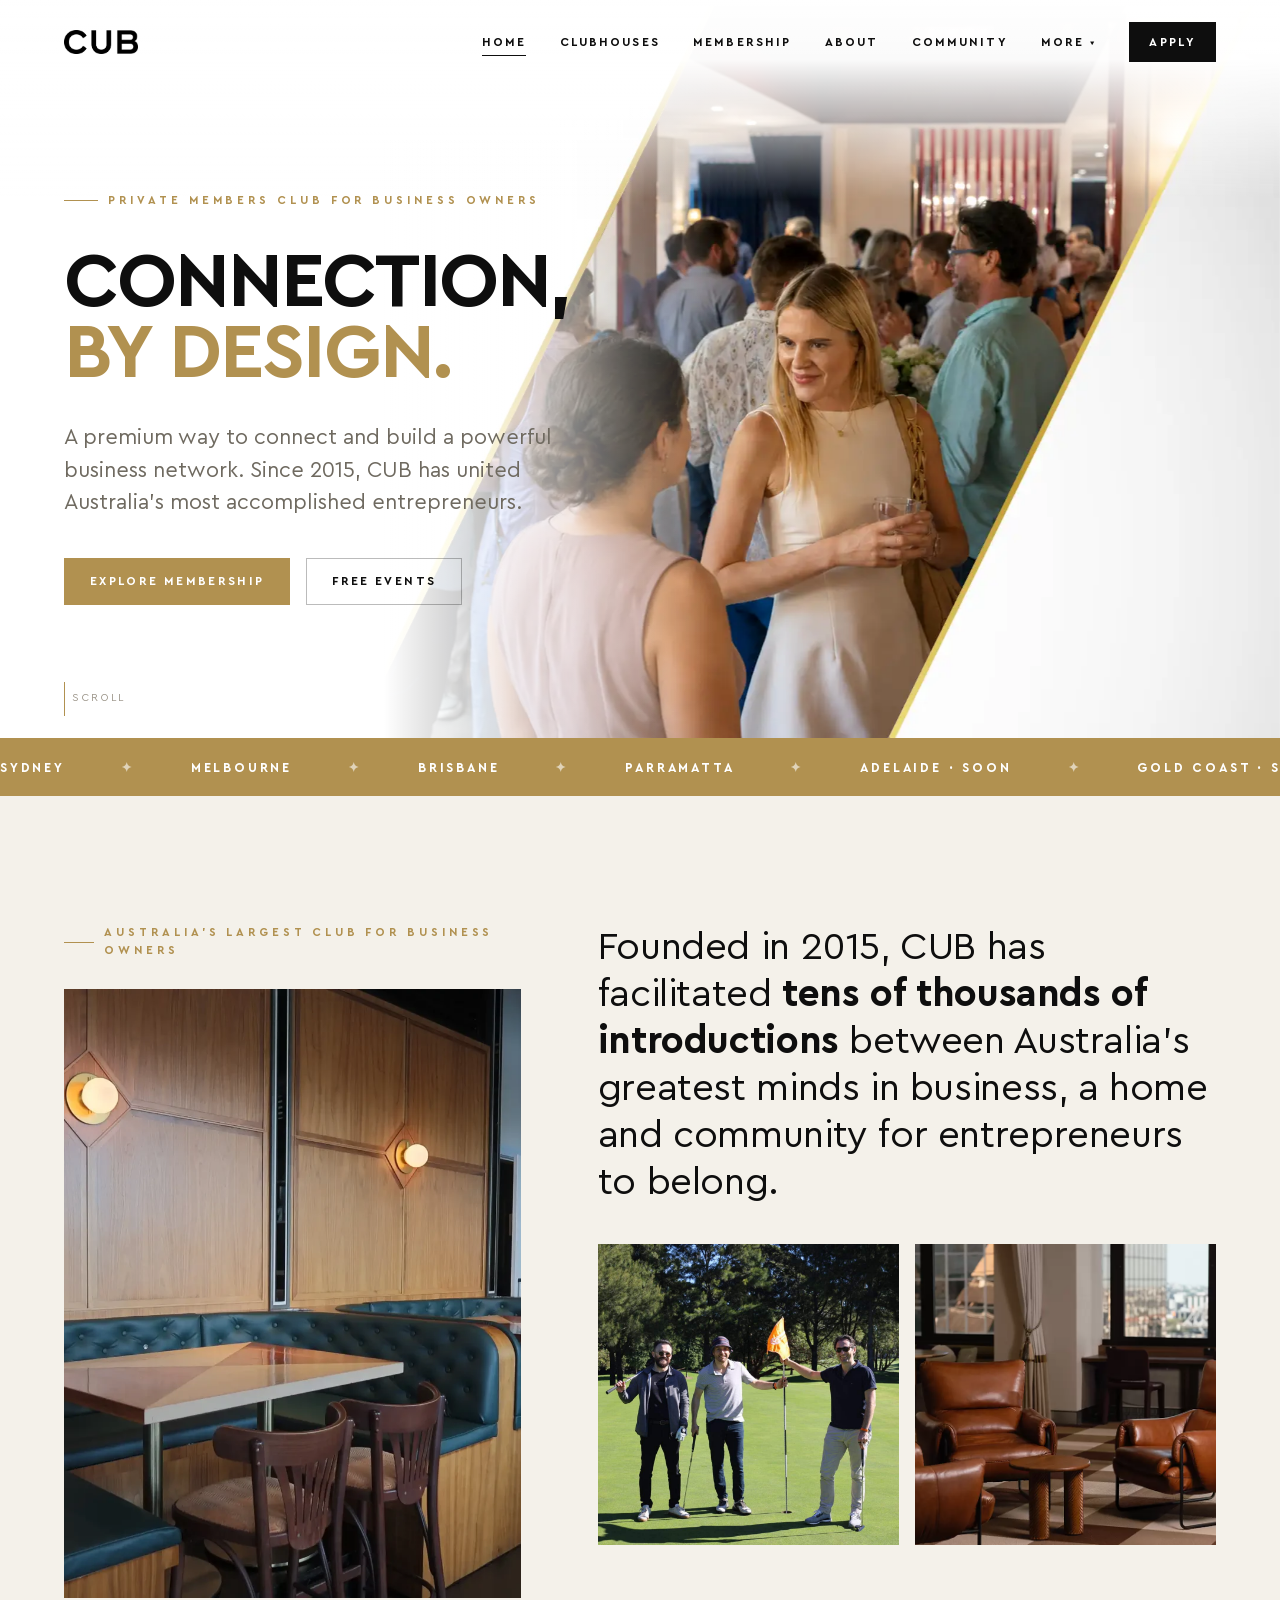
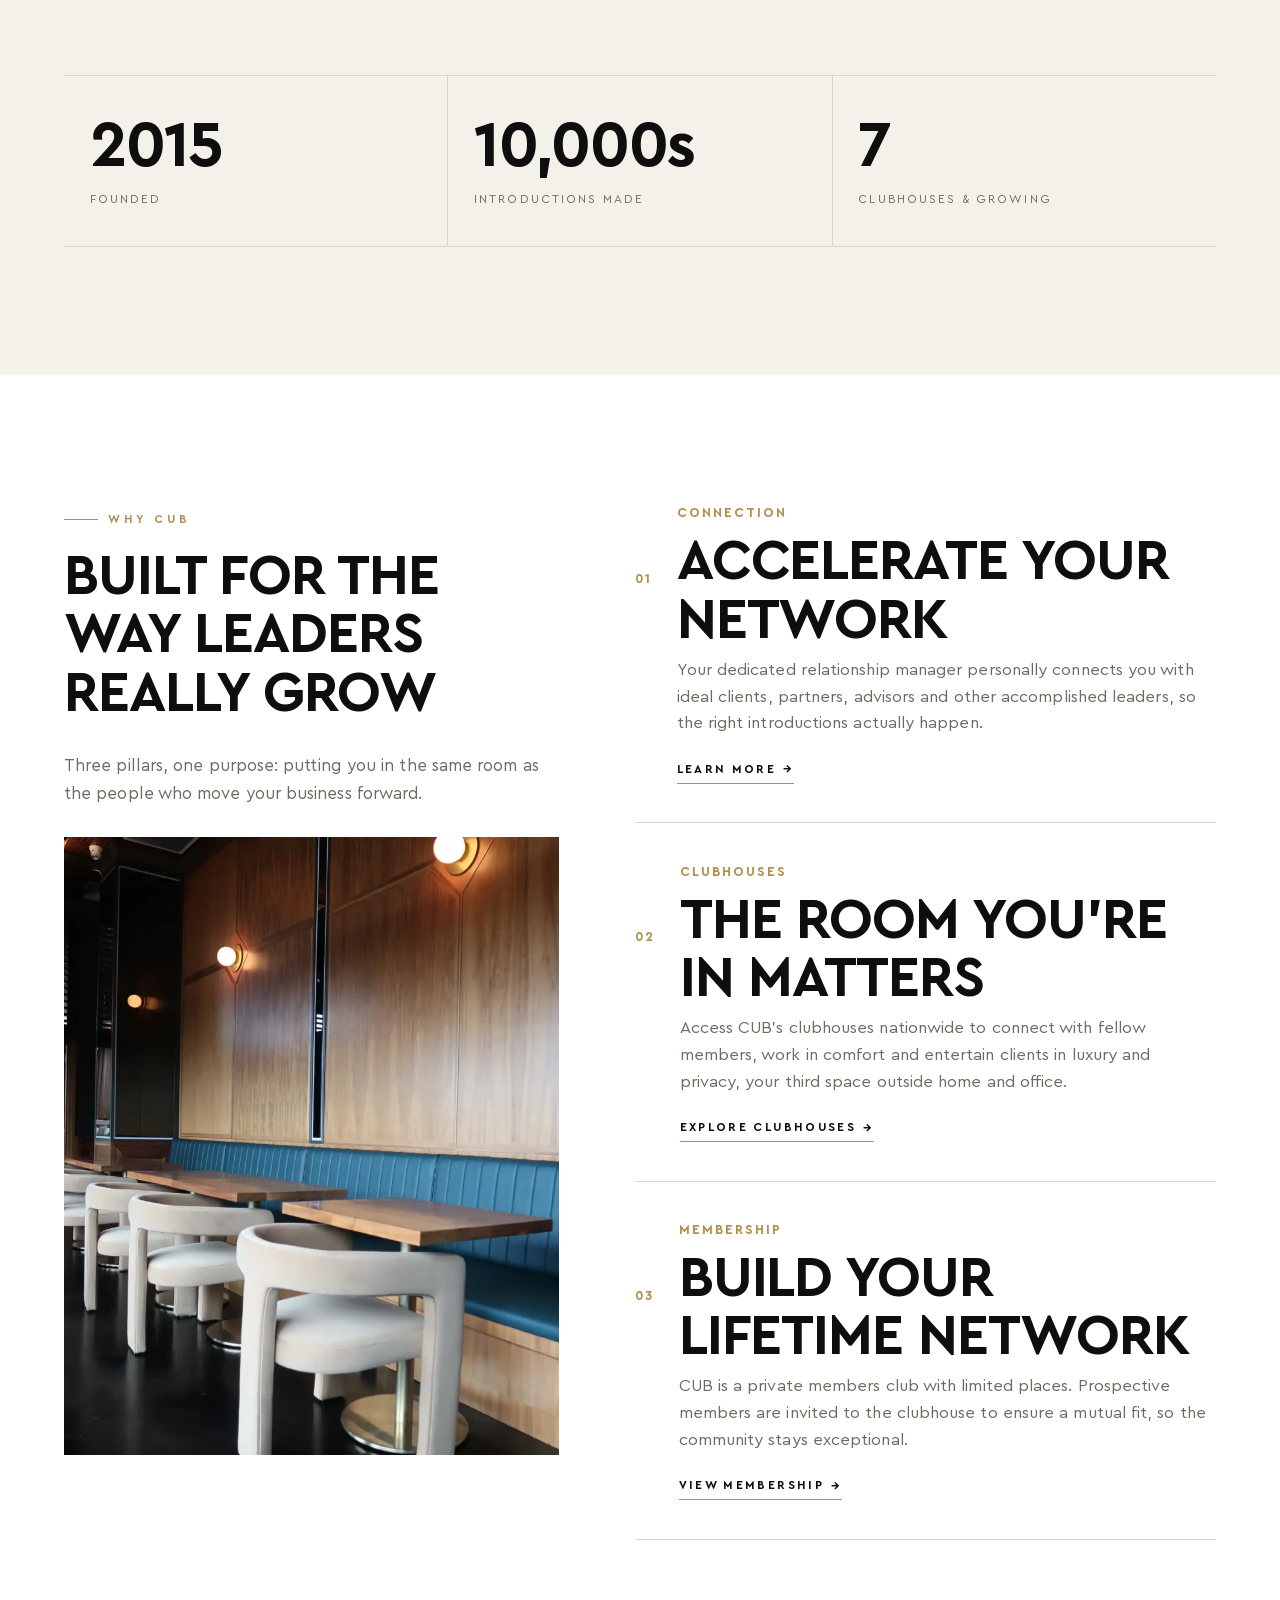
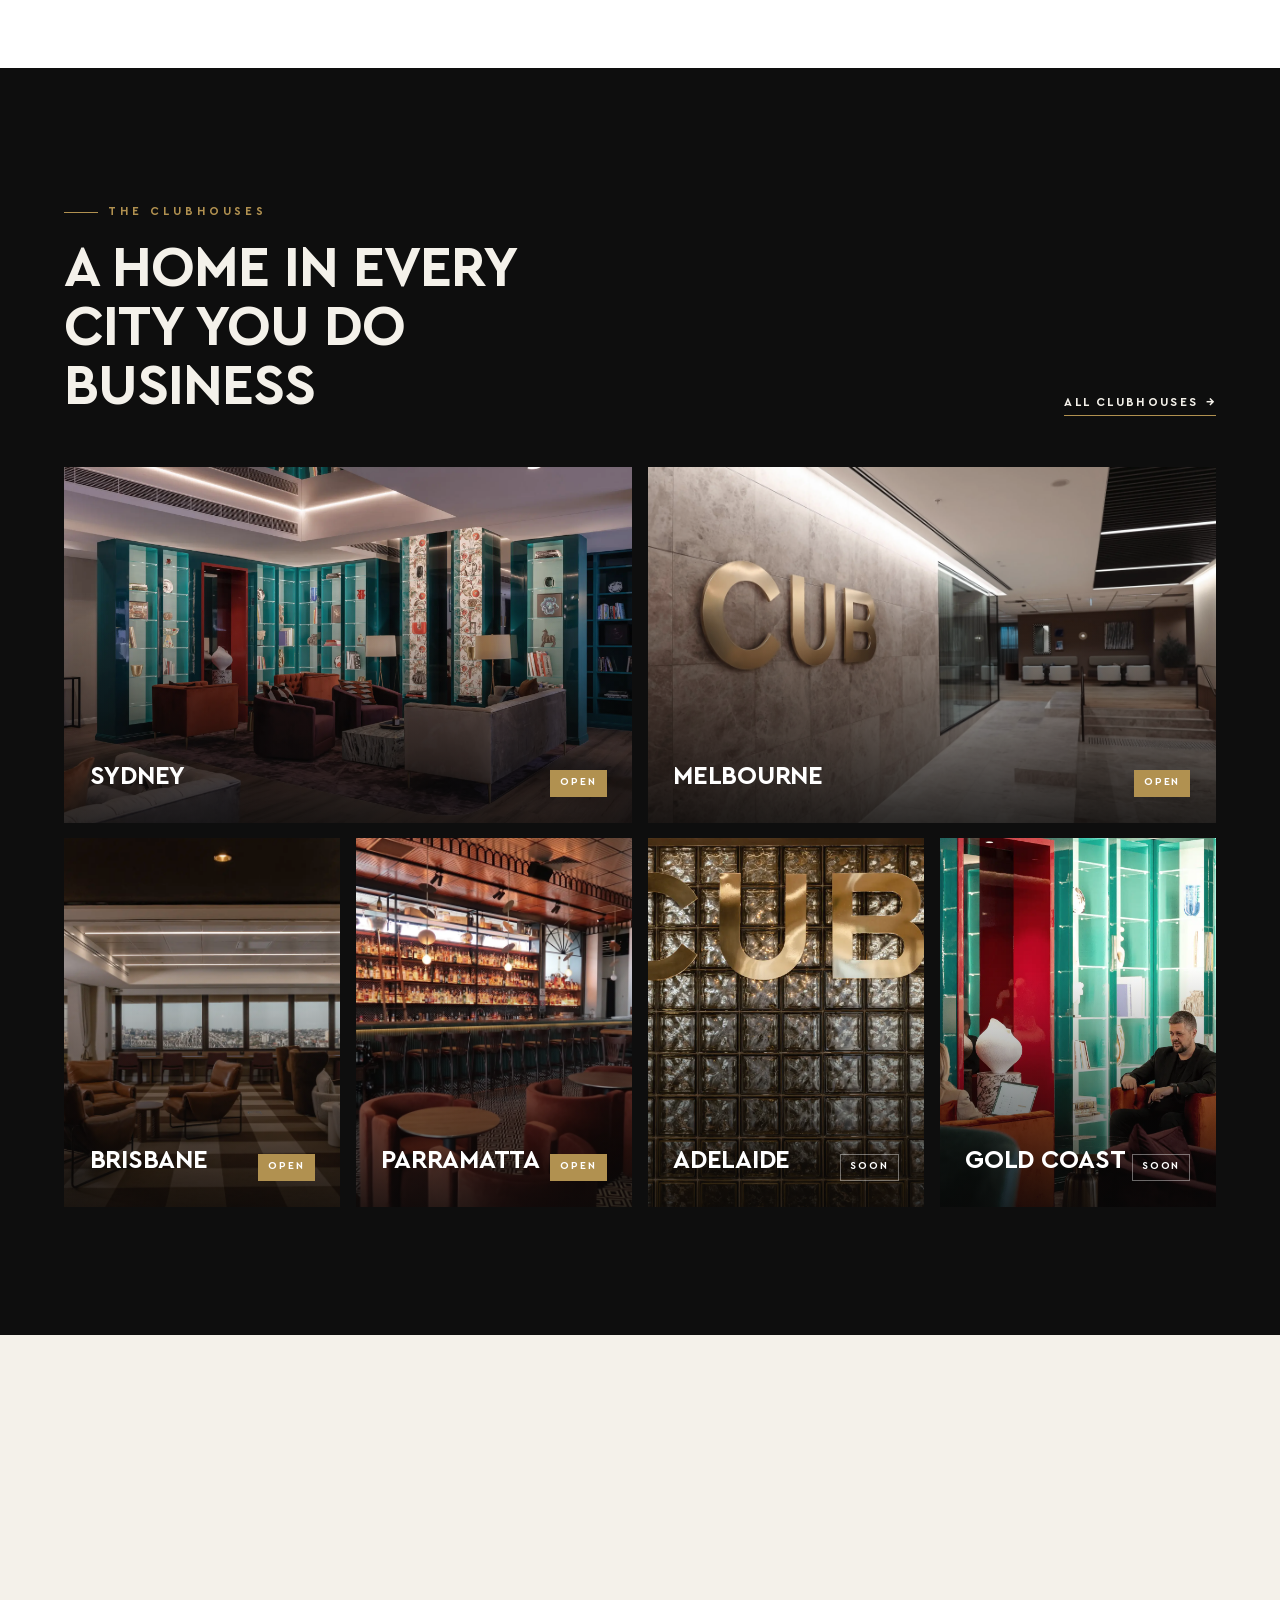
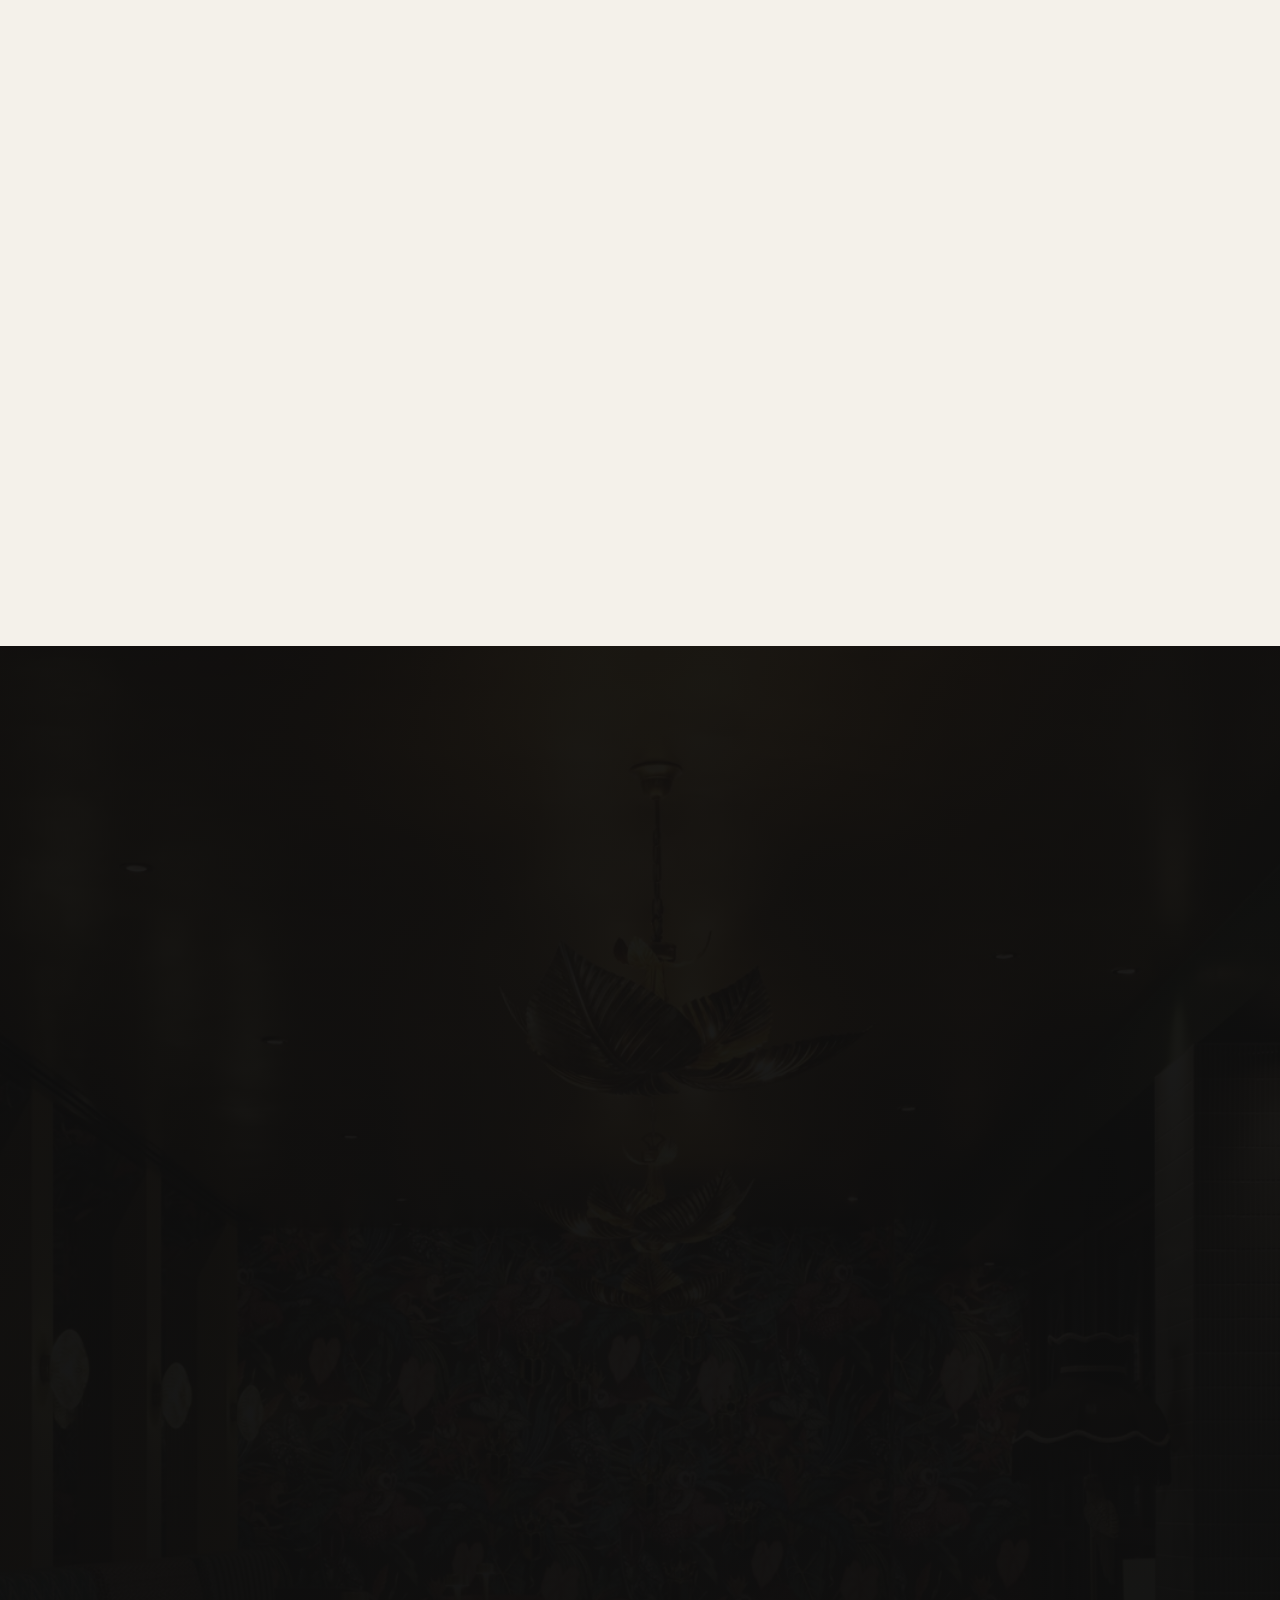
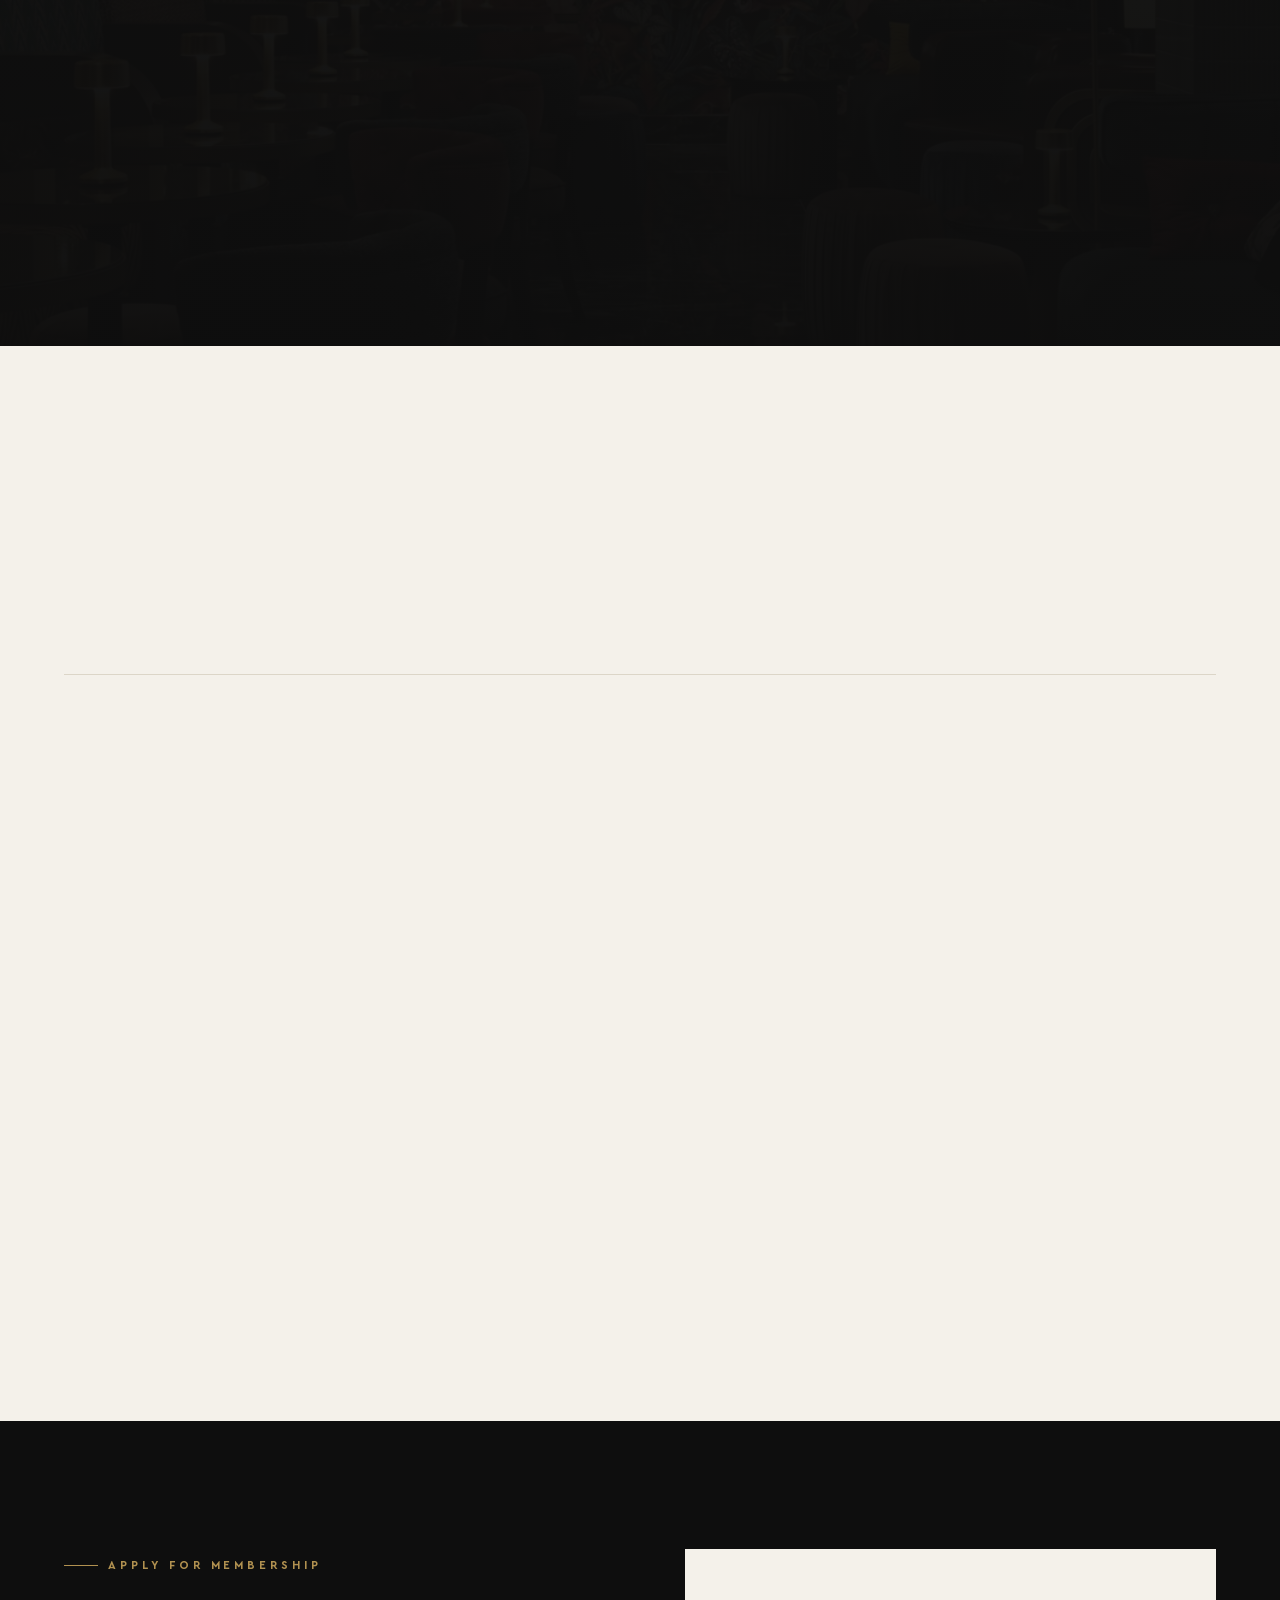
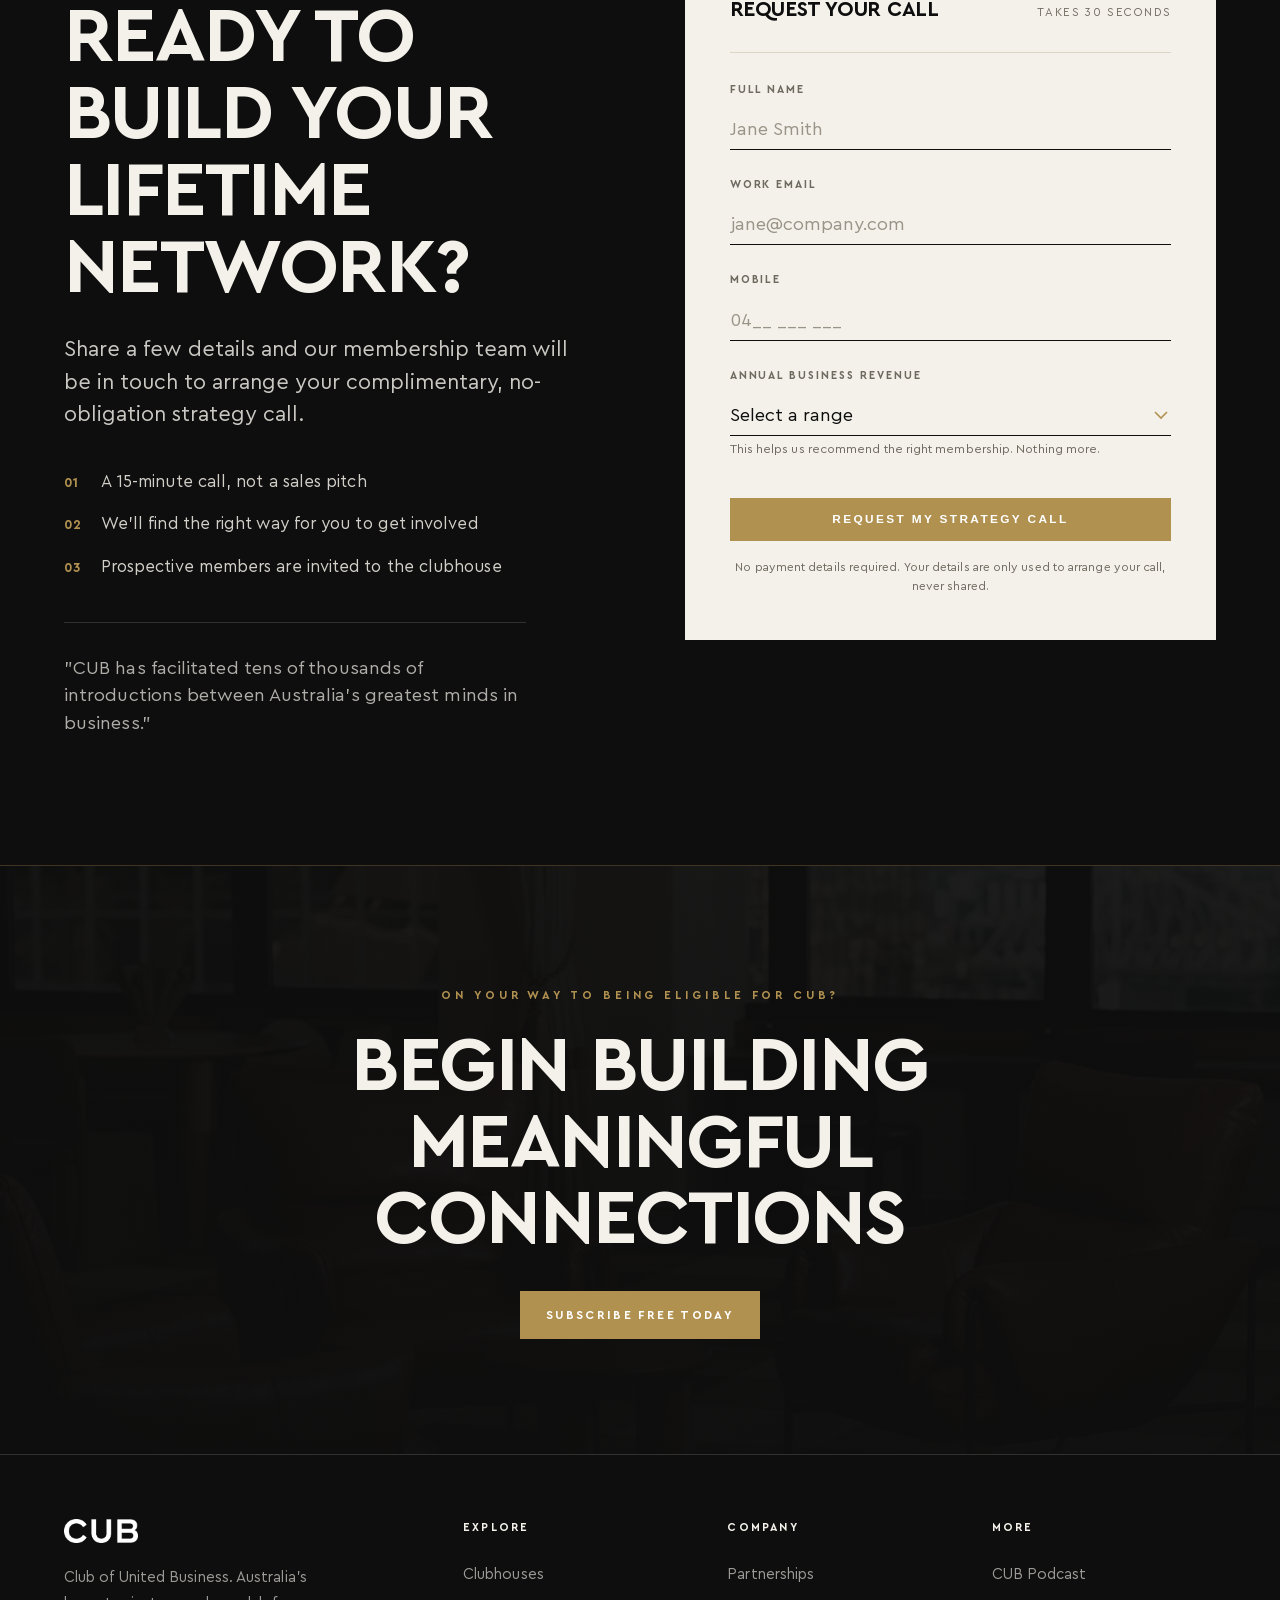
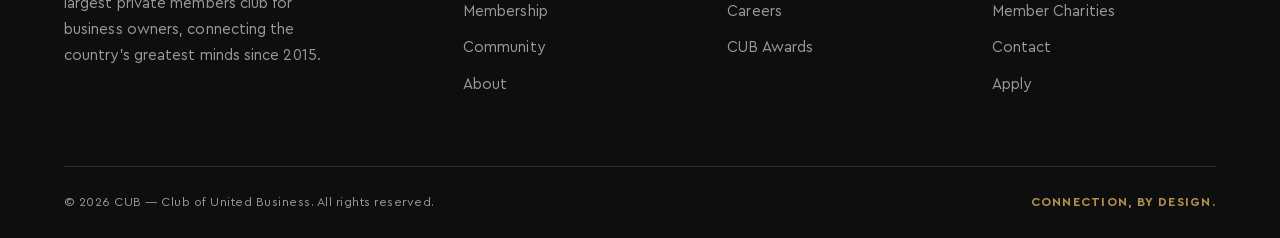
==== commit d906bcff: "Add Meet Our Members section to homepage with Interviews/Podcast toggle Co-Authored-By: Claude Opus " ====
--- a/index.html
+++ b/index.html
@@ -12,7 +12,7 @@
 <link rel="icon" type="image/png" href="assets/img/brandmark.png" />
 <link rel="preload" href="assets/fonts/CeraPro-Regular.woff2" as="font" type="font/woff2" crossorigin />
 <link rel="preload" href="assets/fonts/CeraPro-Bold.woff2" as="font" type="font/woff2" crossorigin />
-<link rel="stylesheet" href="styles.css?v=23" />
+<link rel="stylesheet" href="styles.css?v=25" />
 </head>
 <body>
 
@@ -213,6 +213,41 @@
   </div>
 </section>
 
+<!-- ============ MEET OUR MEMBERS ============ -->
+<section class="section" id="members">
+  <div class="wrap">
+    <div class="loc-head rv" style="margin-bottom:clamp(2rem,4vw,3rem);align-items:flex-end">
+      <div>
+        <p class="kicker">Hear from the community</p>
+        <h2 class="h2" style="margin-top:1.2rem">Meet our members</h2>
+      </div>
+      <div class="seg" role="tablist" aria-label="Member stories">
+        <button class="seg-btn is-active" data-tab="interviews" role="tab" aria-selected="true">Interviews</button>
+        <button class="seg-btn" data-tab="podcast" role="tab" aria-selected="false">Podcast</button>
+      </div>
+    </div>
+
+    <div class="cards rv" data-panel="interviews">
+      <a class="member" href="about.html#members"><img src="assets/img/mem-dain.jpg" alt="Dain Walker" /><span class="play"></span><span class="wm">Watch story</span><h3>Dain Walker</h3><p class="role">Founder of Rivyl</p></a>
+      <a class="member" href="about.html#members"><img src="assets/img/mem-mark.jpg" alt="Mark Bouris" /><span class="play"></span><span class="wm">Watch story</span><h3>Mark Bouris</h3><p class="role">Yellow Brick Road</p></a>
+      <a class="member" href="about.html#members"><img src="assets/img/mem-sylvia.webp" alt="Sylvia Arotin" /><span class="play"></span><span class="wm">Watch story</span><h3>Sylvia Arotin</h3><p class="role">My Montessori School</p></a>
+      <a class="member" href="about.html#members"><img src="assets/img/mem-chris.webp" alt="Chris Christofi" /><span class="play"></span><span class="wm">Watch story</span><h3>Chris Christofi</h3><p class="role">Founder of Reventon</p></a>
+    </div>
+
+    <div class="cards rv" data-panel="podcast" hidden>
+      <a class="member" href="podcast.html"><img src="assets/img/mem-serene.jpg" alt="Serene Lim" /><span class="play"></span><span class="wm">Listen</span><h3>Serene Lim</h3><p class="role">Cup49 &amp; Gellae</p></a>
+      <a class="member" href="podcast.html"><img src="assets/img/mem-josh.jpg" alt="Dr Josh Wall" /><span class="play"></span><span class="wm">Listen</span><h3>Dr Josh Wall</h3><p class="role">Contour Clinics</p></a>
+      <a class="member" href="podcast.html"><img src="assets/img/mem-ari.webp" alt="Ari Galper" /><span class="play"></span><span class="wm">Listen</span><h3>Ari Galper</h3><p class="role">Unlock The Sales Game</p></a>
+      <a class="member" href="podcast.html"><img src="assets/img/mem-vanrij.jpg" alt="Mark Van Rijmenam" /><span class="play"></span><span class="wm">Listen</span><h3>Mark Van Rijmenam</h3><p class="role">The Digital Speaker</p></a>
+    </div>
+
+    <div style="text-align:center;margin-top:clamp(2rem,4vw,2.8rem)">
+      <a href="about.html#members" class="tlink rv" data-more="interviews">View all member stories <span class="btn-arrow">→</span></a>
+      <a href="podcast.html" class="tlink rv" data-more="podcast" hidden>Browse all episodes <span class="btn-arrow">→</span></a>
+    </div>
+  </div>
+</section>
+
 <!-- ============ GROUPS ============ -->
 <section class="section imgband">
   <div class="imgband-bg"><img src="assets/img/international.webp" alt="" aria-hidden="true" /></div>
@@ -376,6 +411,6 @@
 
 <a href="contact.html" class="scta" id="scta">Apply for Membership</a>
 
-<script src="script.js?v=23"></script>
+<script src="script.js?v=25"></script>
 </body>
 </html>
--- a/styles.css
+++ b/styles.css
@@ -527,6 +527,15 @@
 .member .wm{position:absolute;top:1.45rem;left:1.5rem;z-index:2;font-size:.62rem;font-weight:700;letter-spacing:.2em;text-transform:uppercase;color:rgba(244,241,234,.55)}
 .member h3{position:relative;z-index:2;font-size:1.25rem;font-weight:700;line-height:1.12;letter-spacing:-.01em}
 .member .role{position:relative;z-index:2;font-size:.84rem;color:rgba(255,255,255,.72);margin-top:.35rem}
+a.member{text-decoration:none}
+[hidden]{display:none!important}
+
+/* segmented toggle (member stories) */
+.seg{display:inline-flex;align-self:flex-end;border:1px solid var(--line);border-radius:999px;padding:4px;gap:2px;background:var(--paper-2)}
+.seg-btn{appearance:none;border:0;background:transparent;cursor:pointer;font:inherit;font-size:.74rem;font-weight:700;letter-spacing:.12em;text-transform:uppercase;color:var(--grey);padding:.62rem 1.4rem;border-radius:999px;transition:color .3s var(--ease),background .35s var(--ease)}
+.seg-btn.is-active{background:var(--ink);color:var(--paper)}
+.seg-btn:hover:not(.is-active){color:var(--ink)}
+@media(max-width:560px){.seg{align-self:flex-start;margin-top:1.4rem}}
 
 /* jobs list */
 .joblist{border-top:1px solid var(--line)}
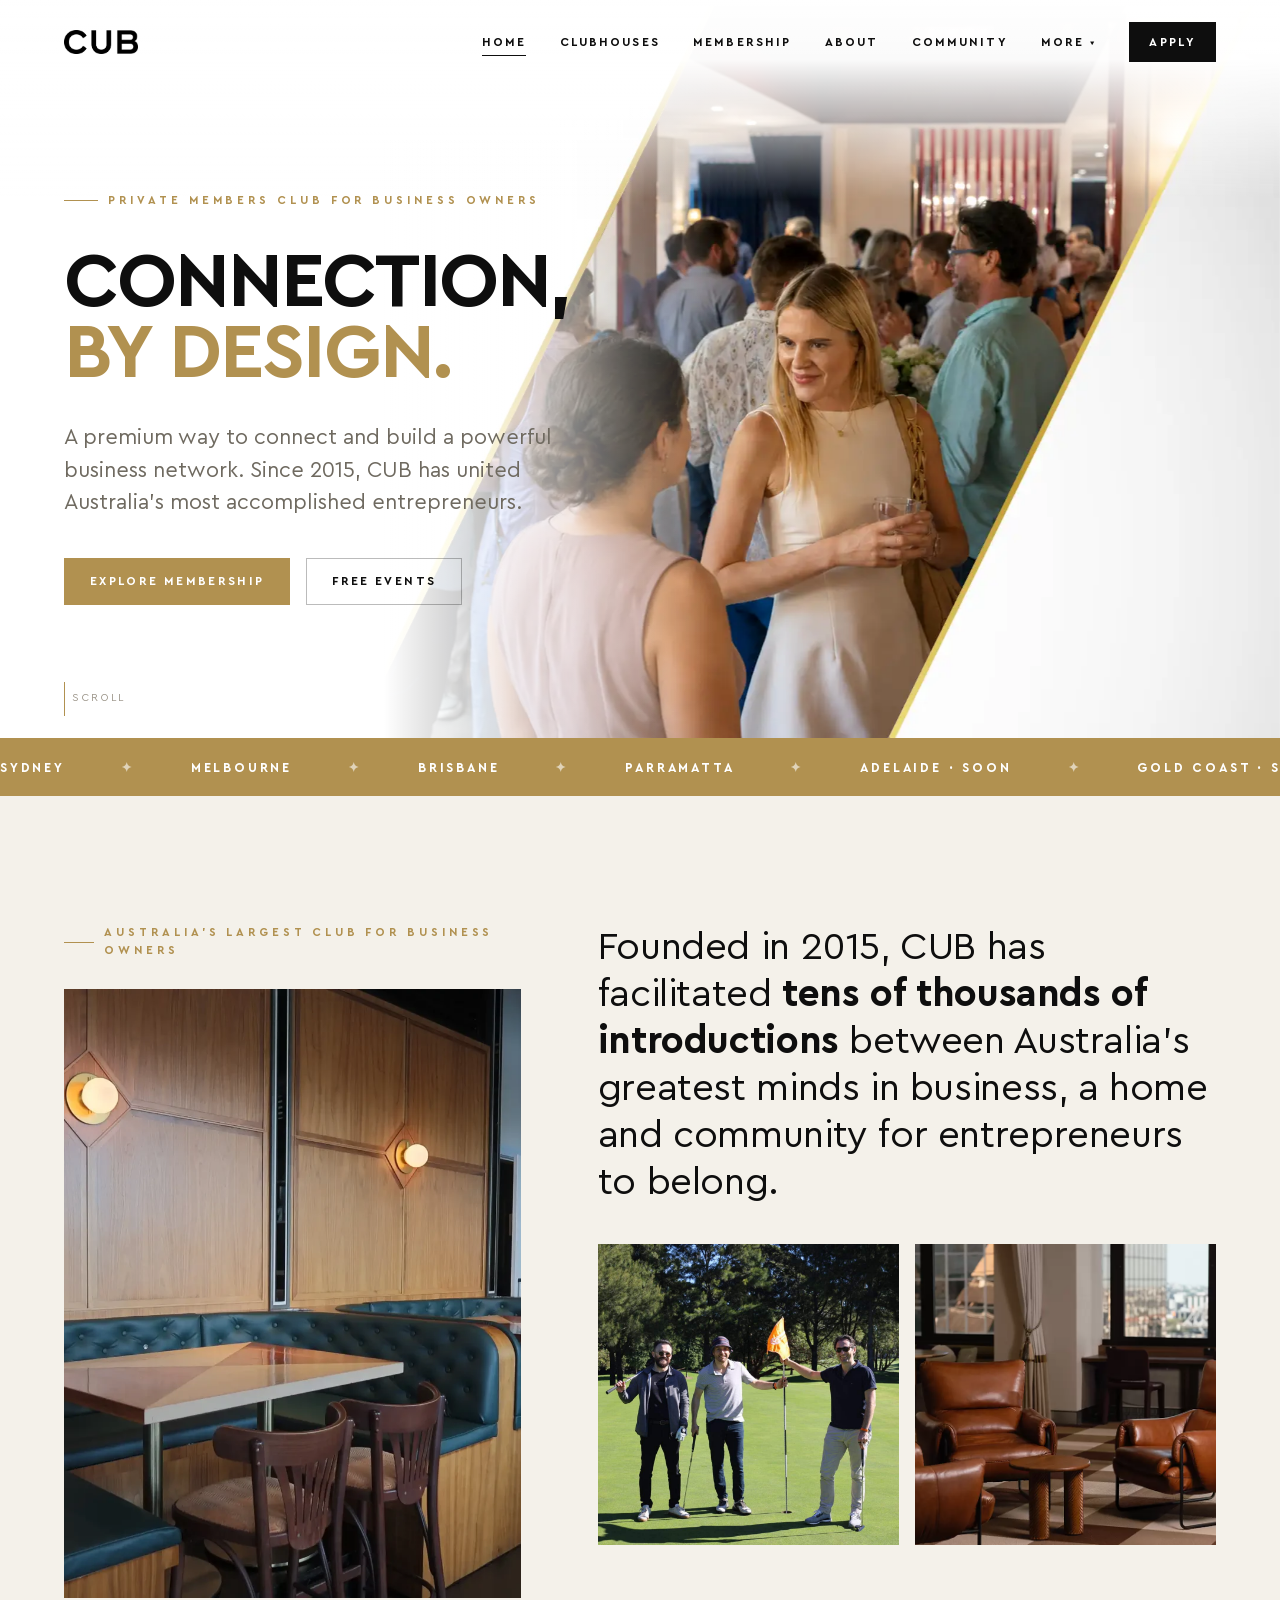
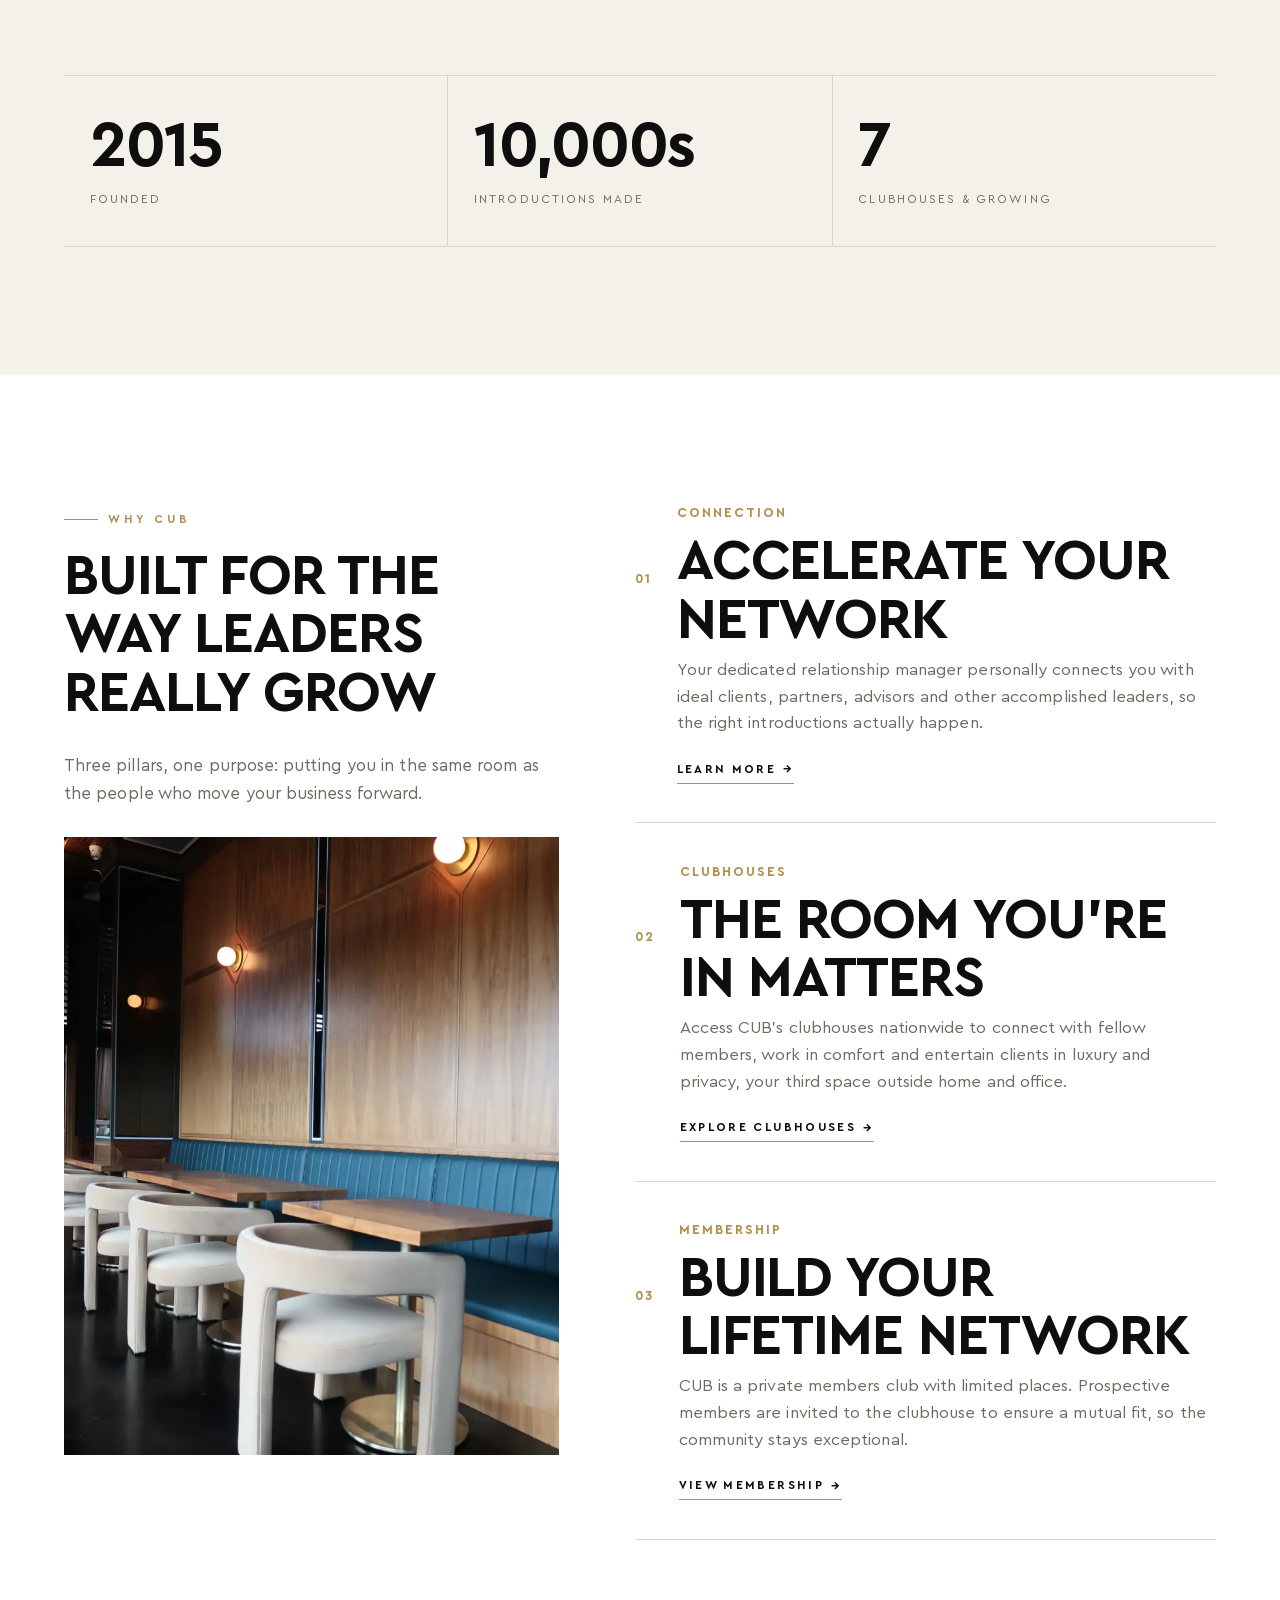
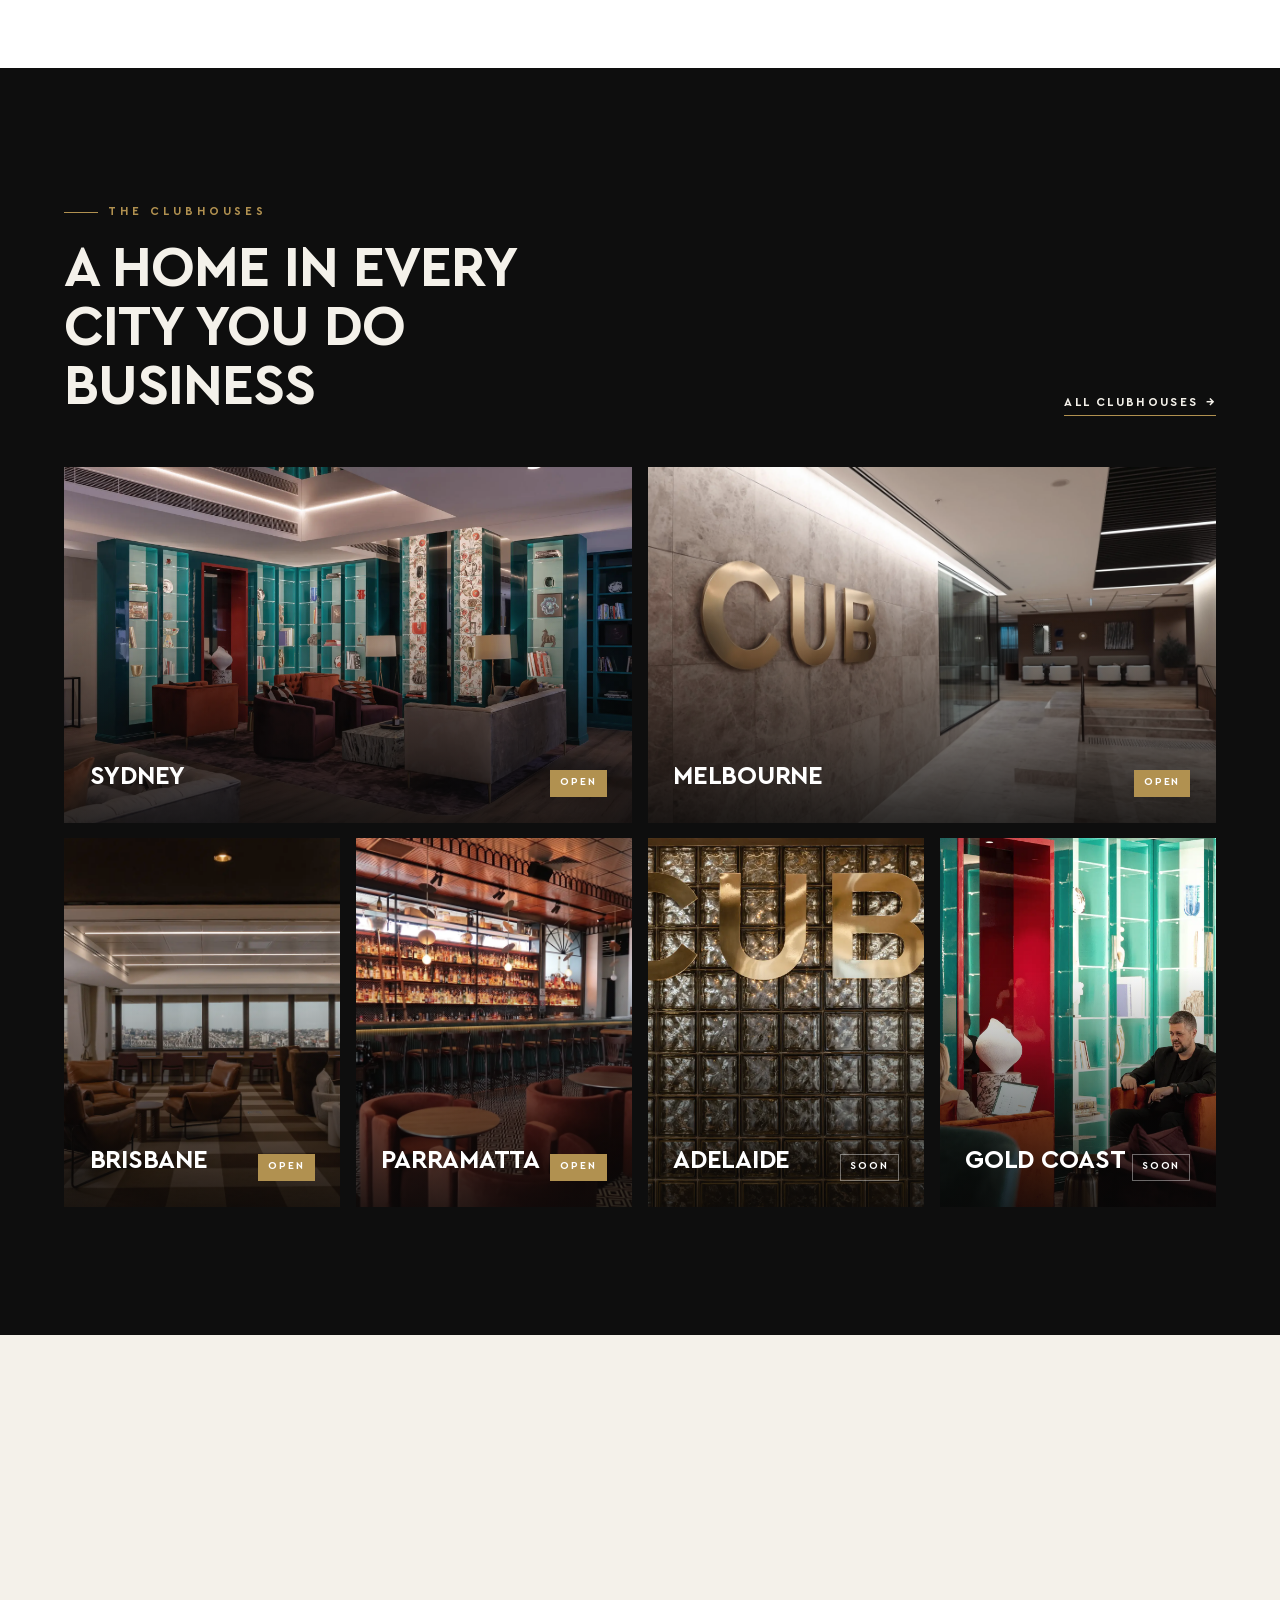
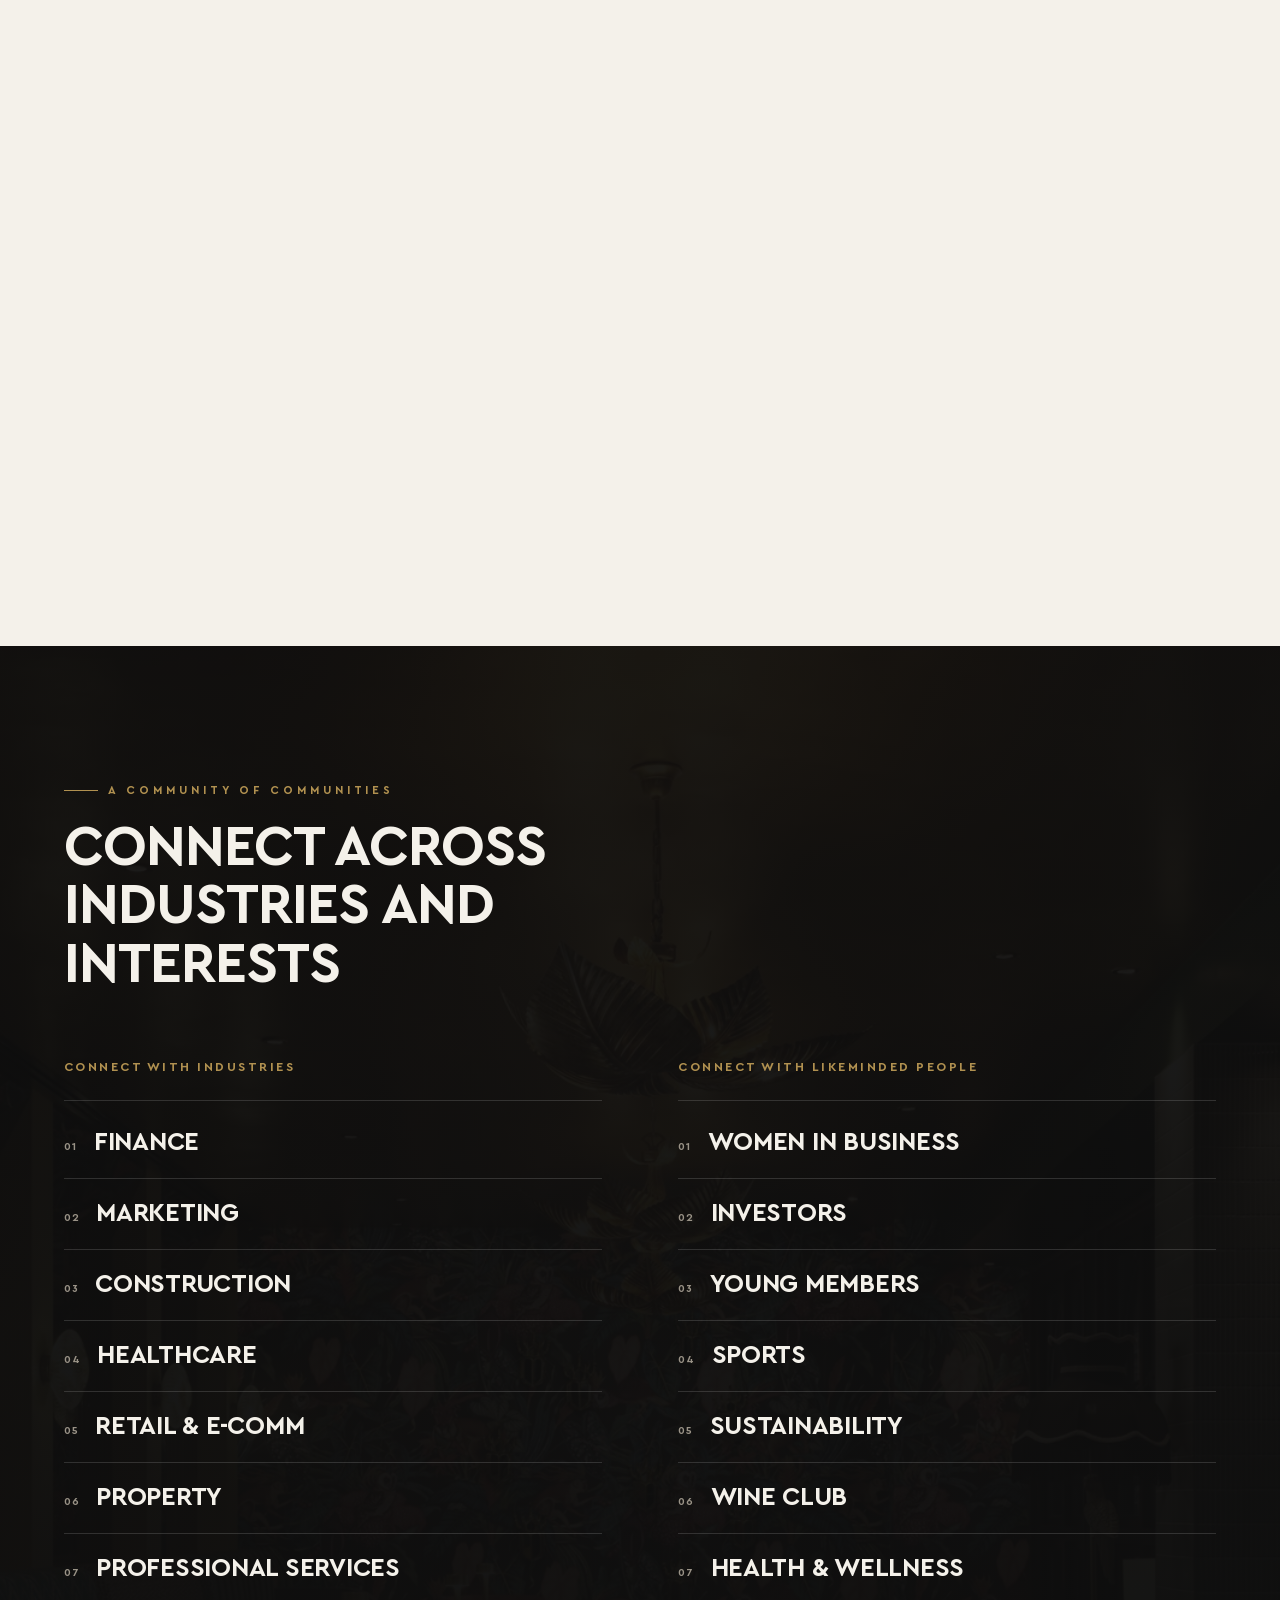
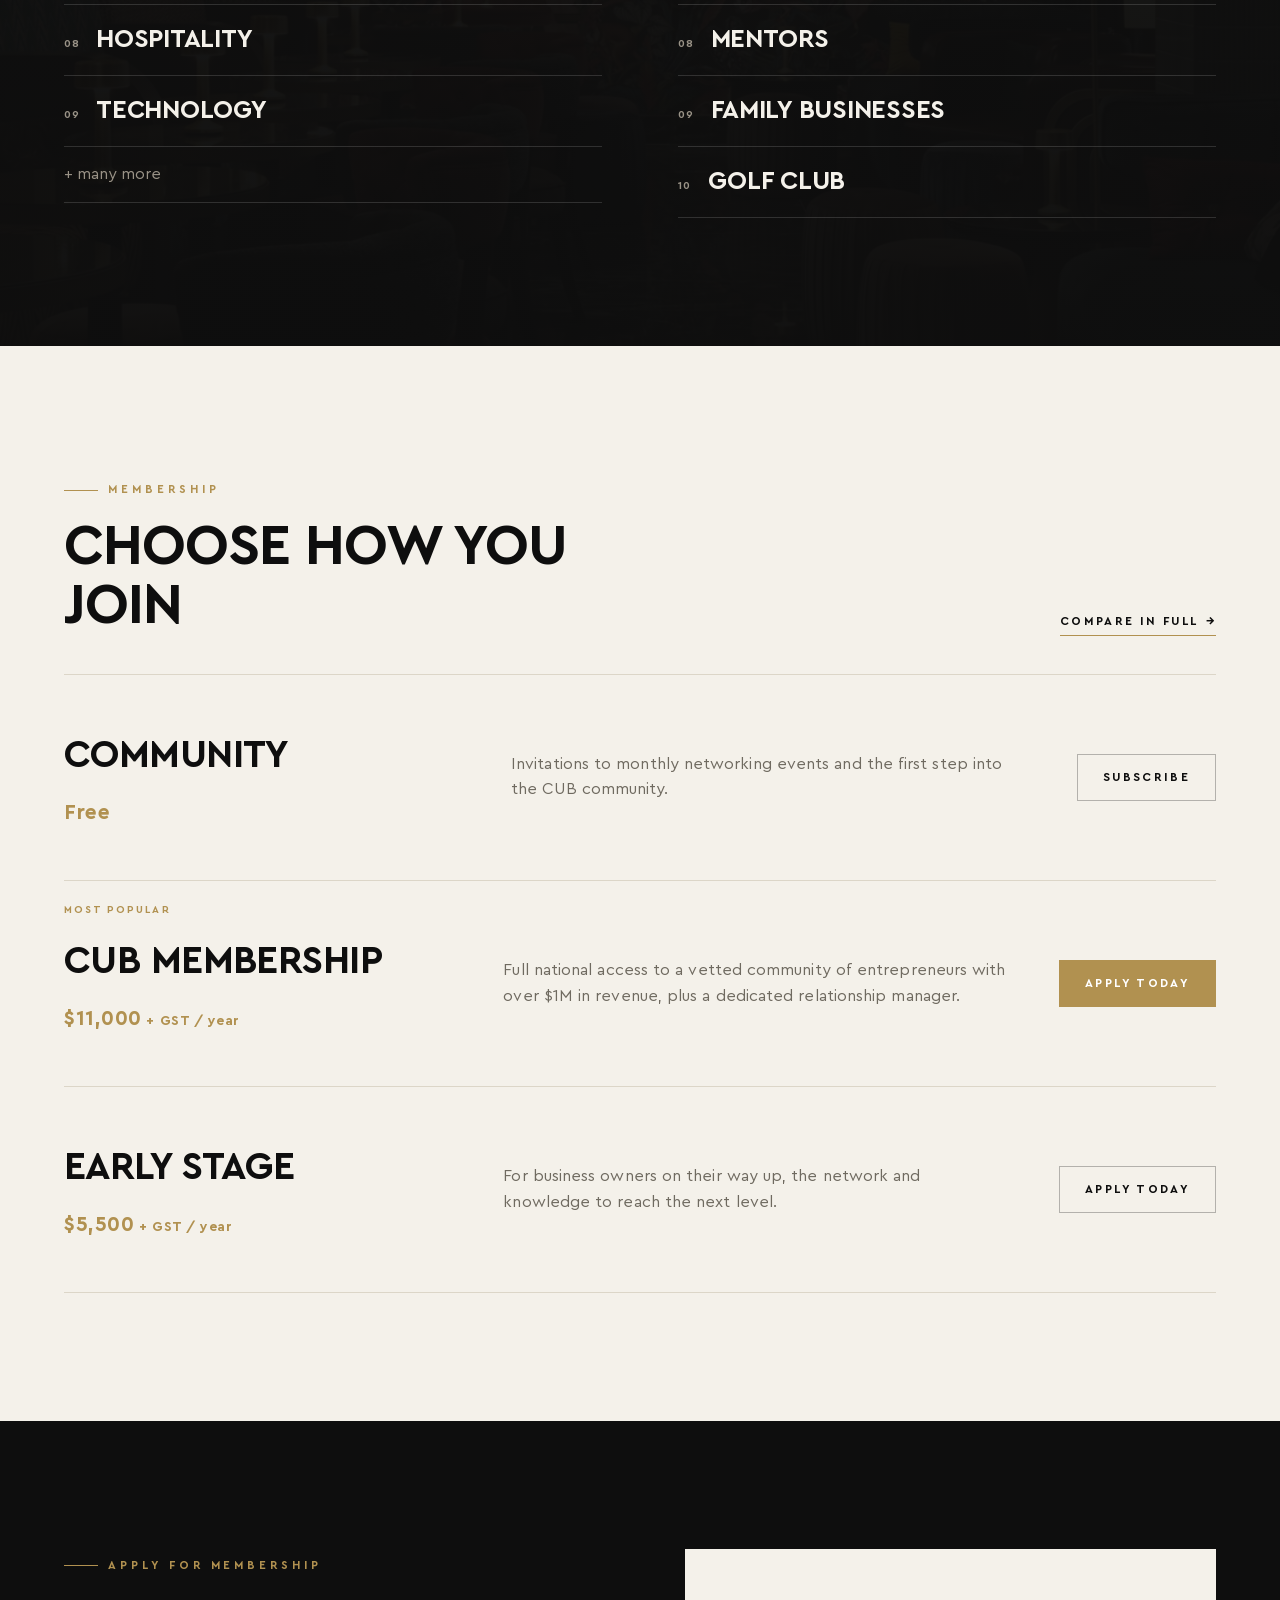
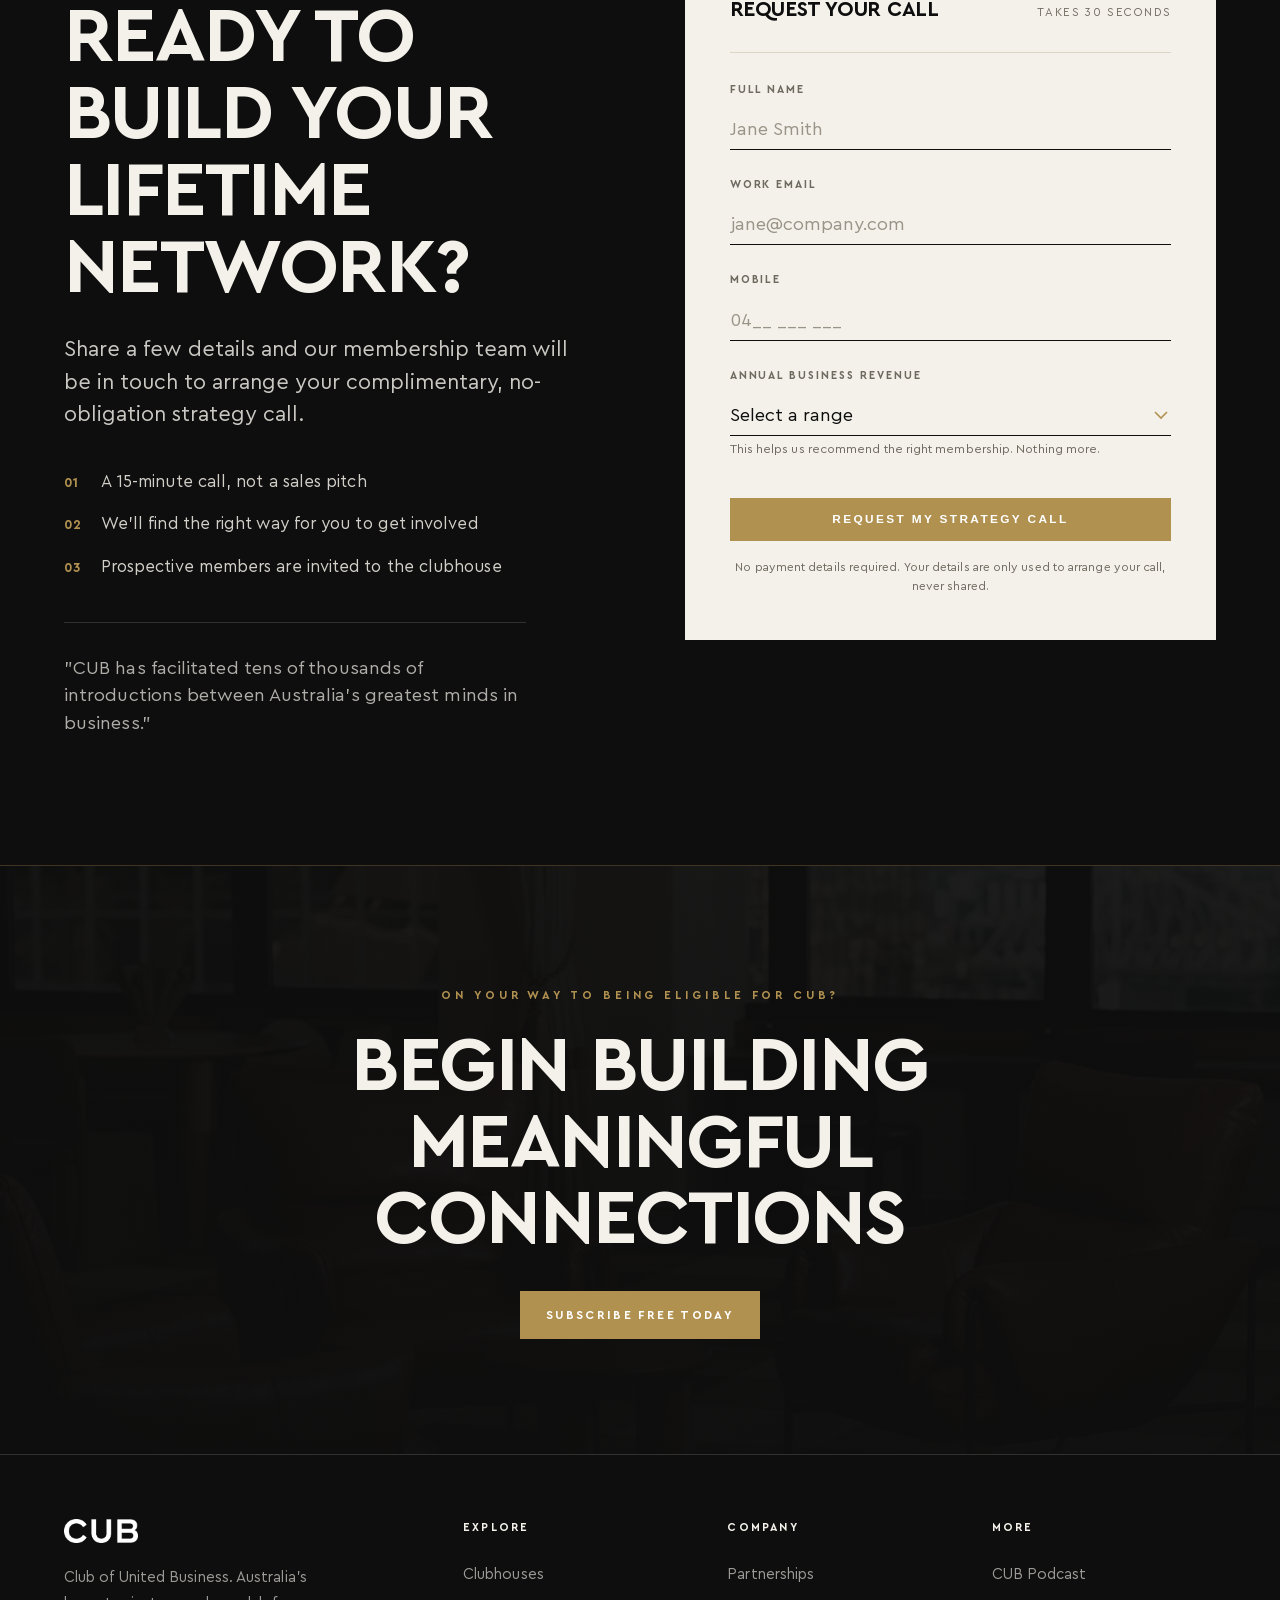
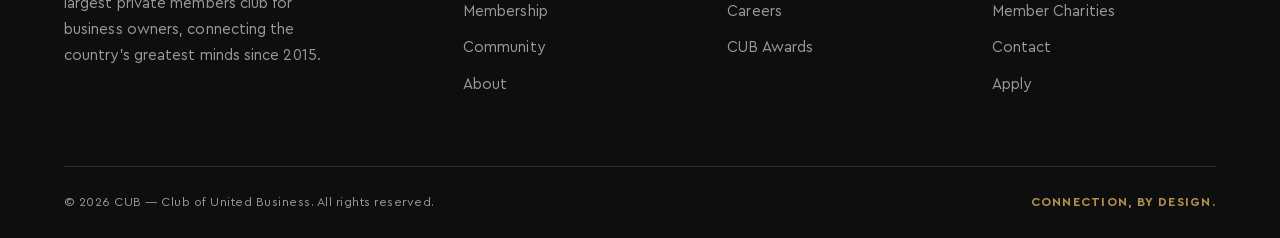
==== commit ef69dcda: "Make Meet Our Members a clean 4-up grid (was 3+1) Co-Authored-By: Claude Opus 4.8 (1M context) <nore" ====
--- a/index.html
+++ b/index.html
@@ -12,7 +12,7 @@
 <link rel="icon" type="image/png" href="assets/img/brandmark.png" />
 <link rel="preload" href="assets/fonts/CeraPro-Regular.woff2" as="font" type="font/woff2" crossorigin />
 <link rel="preload" href="assets/fonts/CeraPro-Bold.woff2" as="font" type="font/woff2" crossorigin />
-<link rel="stylesheet" href="styles.css?v=25" />
+<link rel="stylesheet" href="styles.css?v=26" />
 </head>
 <body>
 
@@ -227,14 +227,14 @@
       </div>
     </div>
 
-    <div class="cards rv" data-panel="interviews">
+    <div class="cards cards--4 rv" data-panel="interviews">
       <a class="member" href="about.html#members"><img src="assets/img/mem-dain.jpg" alt="Dain Walker" /><span class="play"></span><span class="wm">Watch story</span><h3>Dain Walker</h3><p class="role">Founder of Rivyl</p></a>
       <a class="member" href="about.html#members"><img src="assets/img/mem-mark.jpg" alt="Mark Bouris" /><span class="play"></span><span class="wm">Watch story</span><h3>Mark Bouris</h3><p class="role">Yellow Brick Road</p></a>
       <a class="member" href="about.html#members"><img src="assets/img/mem-sylvia.webp" alt="Sylvia Arotin" /><span class="play"></span><span class="wm">Watch story</span><h3>Sylvia Arotin</h3><p class="role">My Montessori School</p></a>
       <a class="member" href="about.html#members"><img src="assets/img/mem-chris.webp" alt="Chris Christofi" /><span class="play"></span><span class="wm">Watch story</span><h3>Chris Christofi</h3><p class="role">Founder of Reventon</p></a>
     </div>
 
-    <div class="cards rv" data-panel="podcast" hidden>
+    <div class="cards cards--4 rv" data-panel="podcast" hidden>
       <a class="member" href="podcast.html"><img src="assets/img/mem-serene.jpg" alt="Serene Lim" /><span class="play"></span><span class="wm">Listen</span><h3>Serene Lim</h3><p class="role">Cup49 &amp; Gellae</p></a>
       <a class="member" href="podcast.html"><img src="assets/img/mem-josh.jpg" alt="Dr Josh Wall" /><span class="play"></span><span class="wm">Listen</span><h3>Dr Josh Wall</h3><p class="role">Contour Clinics</p></a>
       <a class="member" href="podcast.html"><img src="assets/img/mem-ari.webp" alt="Ari Galper" /><span class="play"></span><span class="wm">Listen</span><h3>Ari Galper</h3><p class="role">Unlock The Sales Game</p></a>
@@ -411,6 +411,6 @@
 
 <a href="contact.html" class="scta" id="scta">Apply for Membership</a>
 
-<script src="script.js?v=25"></script>
+<script src="script.js?v=26"></script>
 </body>
 </html>
--- a/styles.css
+++ b/styles.css
@@ -529,6 +529,9 @@
 .member .role{position:relative;z-index:2;font-size:.84rem;color:rgba(255,255,255,.72);margin-top:.35rem}
 a.member{text-decoration:none}
 [hidden]{display:none!important}
+.cards--4{grid-template-columns:repeat(4,1fr)}
+@media(max-width:1100px){.cards--4{grid-template-columns:repeat(2,1fr)}}
+@media(max-width:540px){.cards--4{grid-template-columns:1fr}}
 
 /* segmented toggle (member stories) */
 .seg{display:inline-flex;align-self:flex-end;border:1px solid var(--line);border-radius:999px;padding:4px;gap:2px;background:var(--paper-2)}
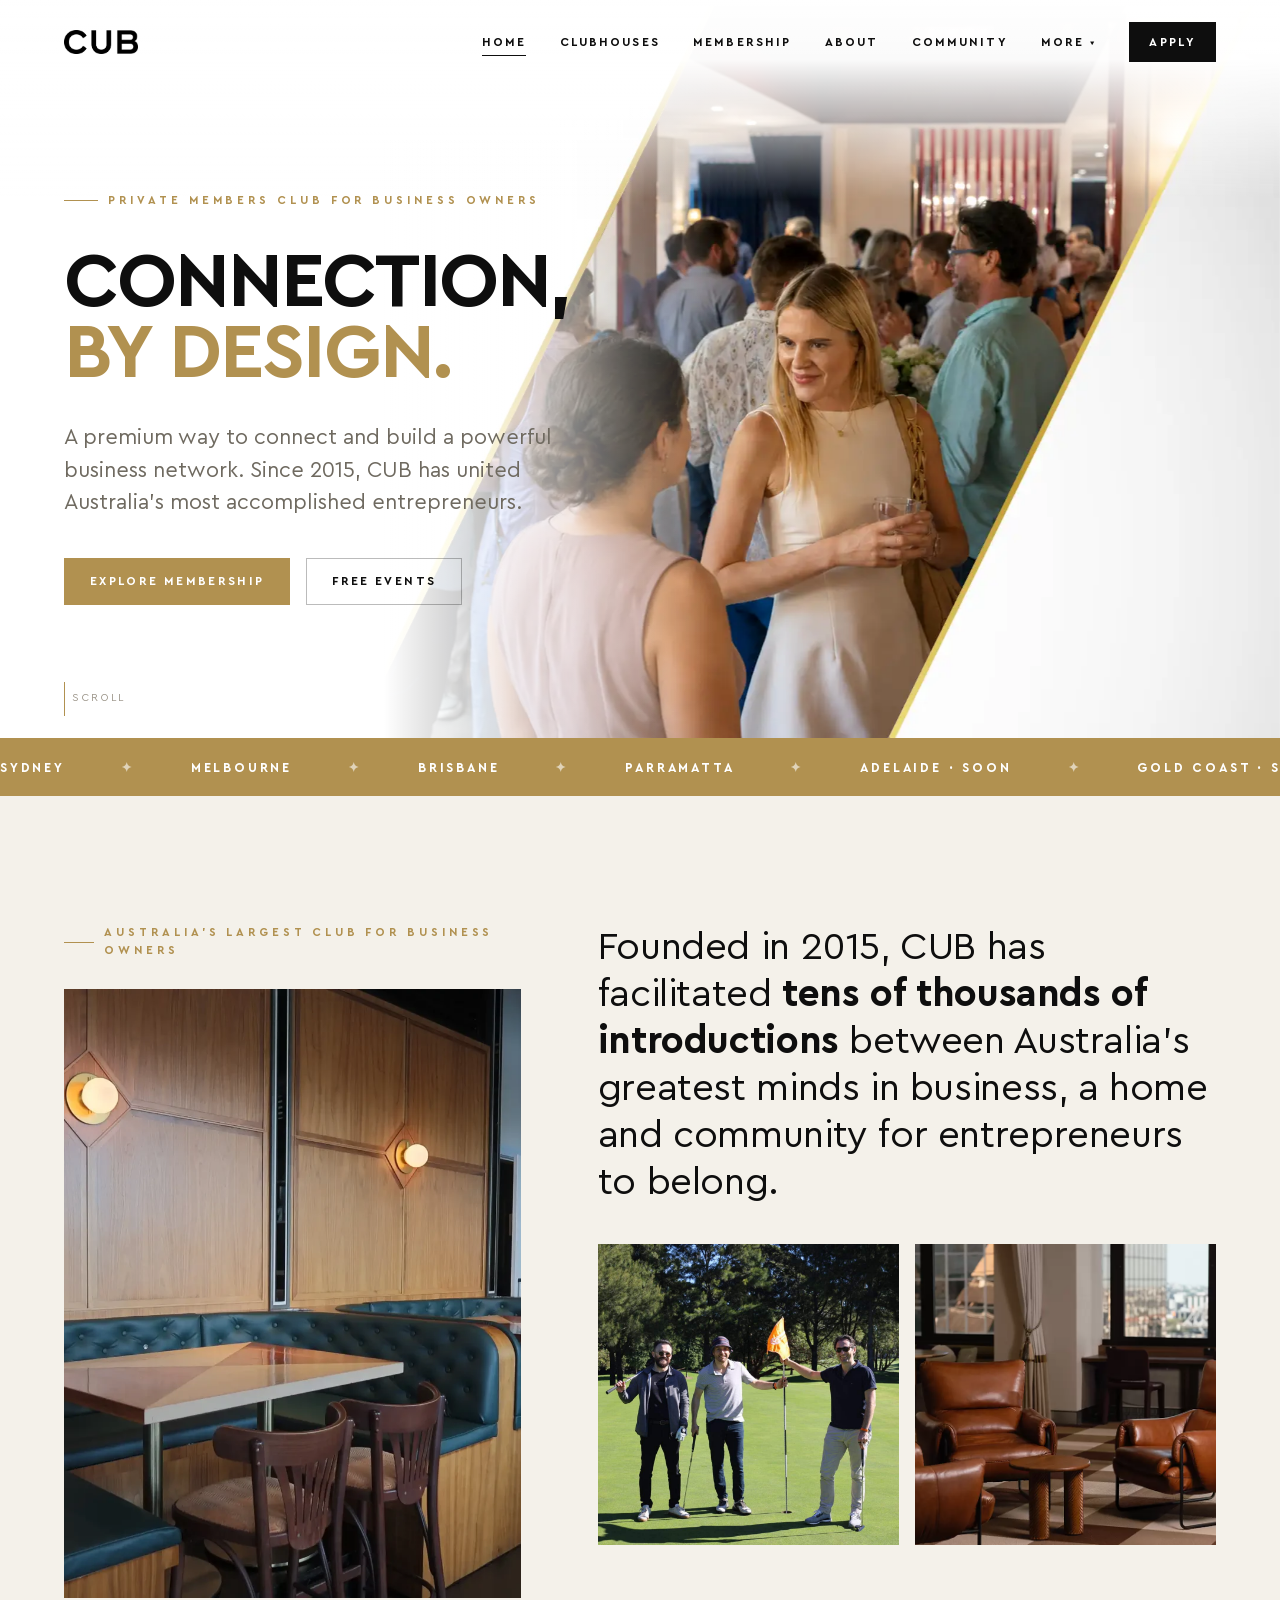
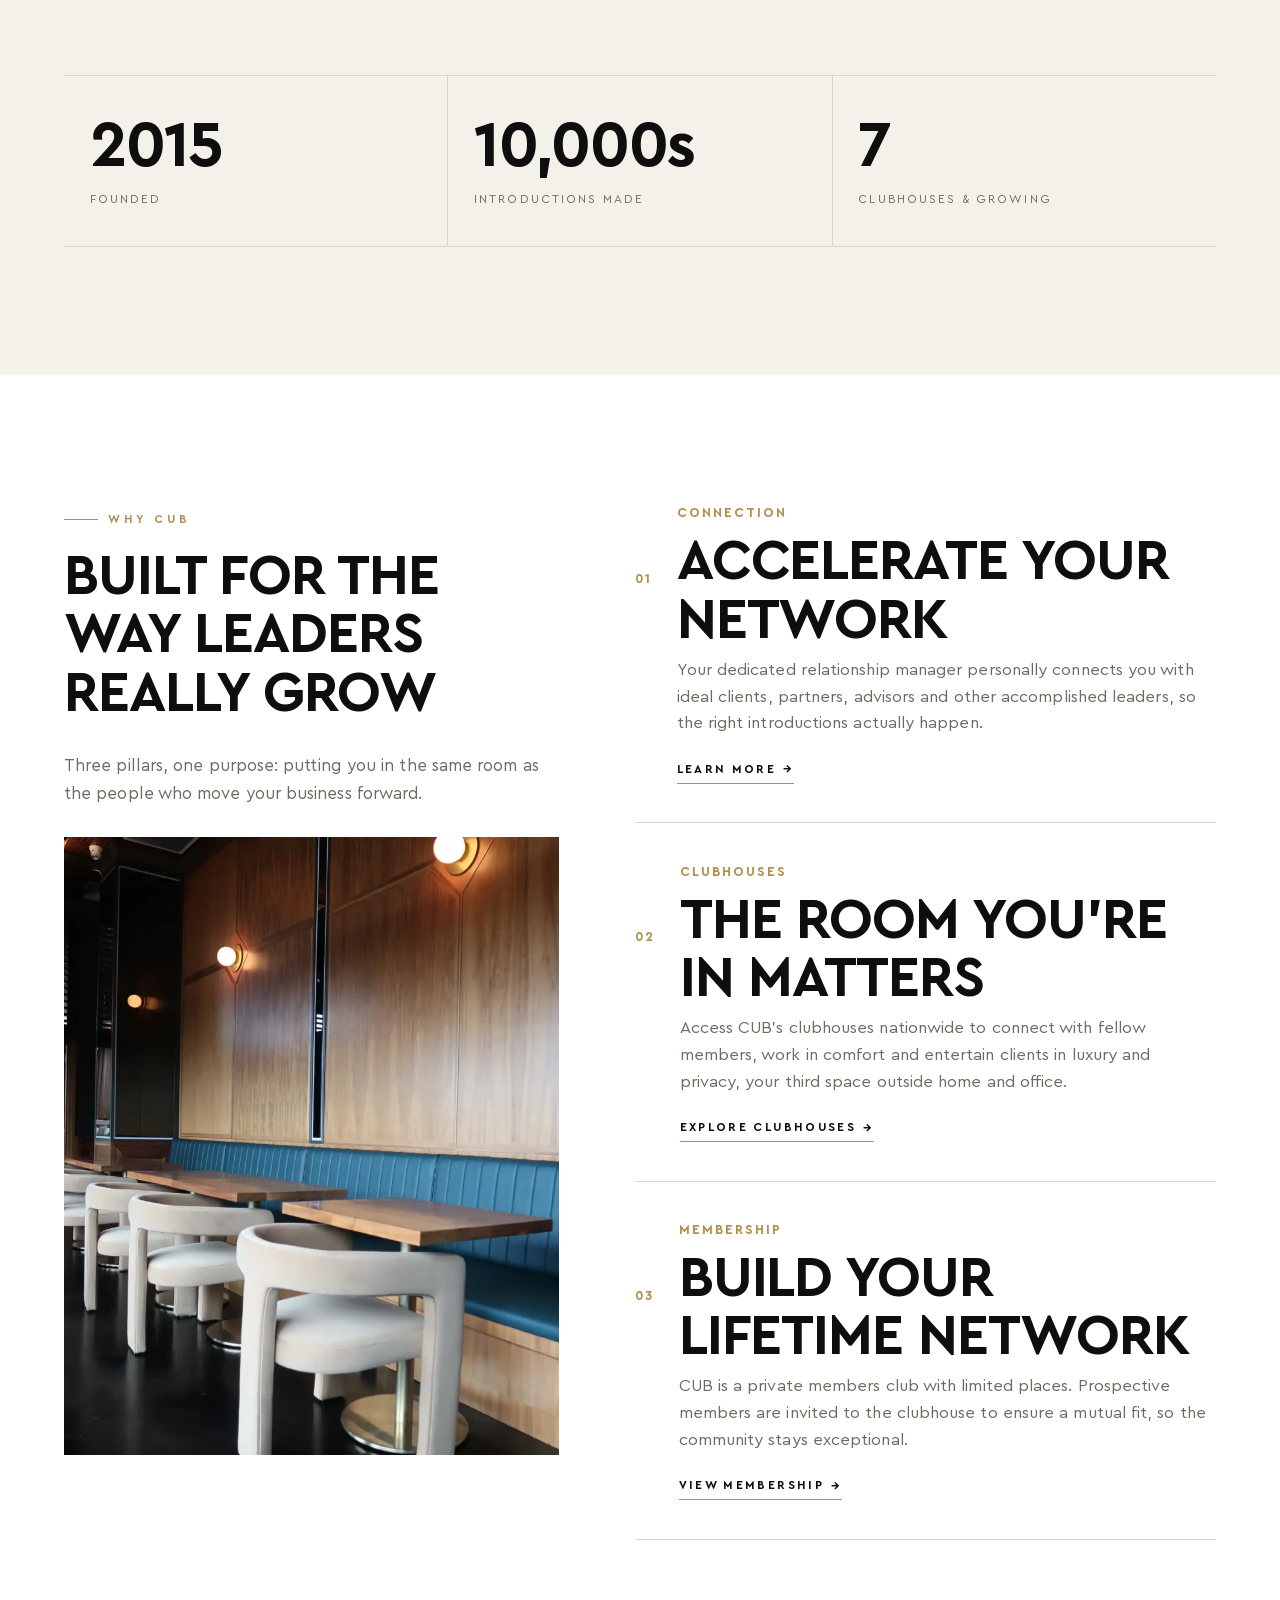
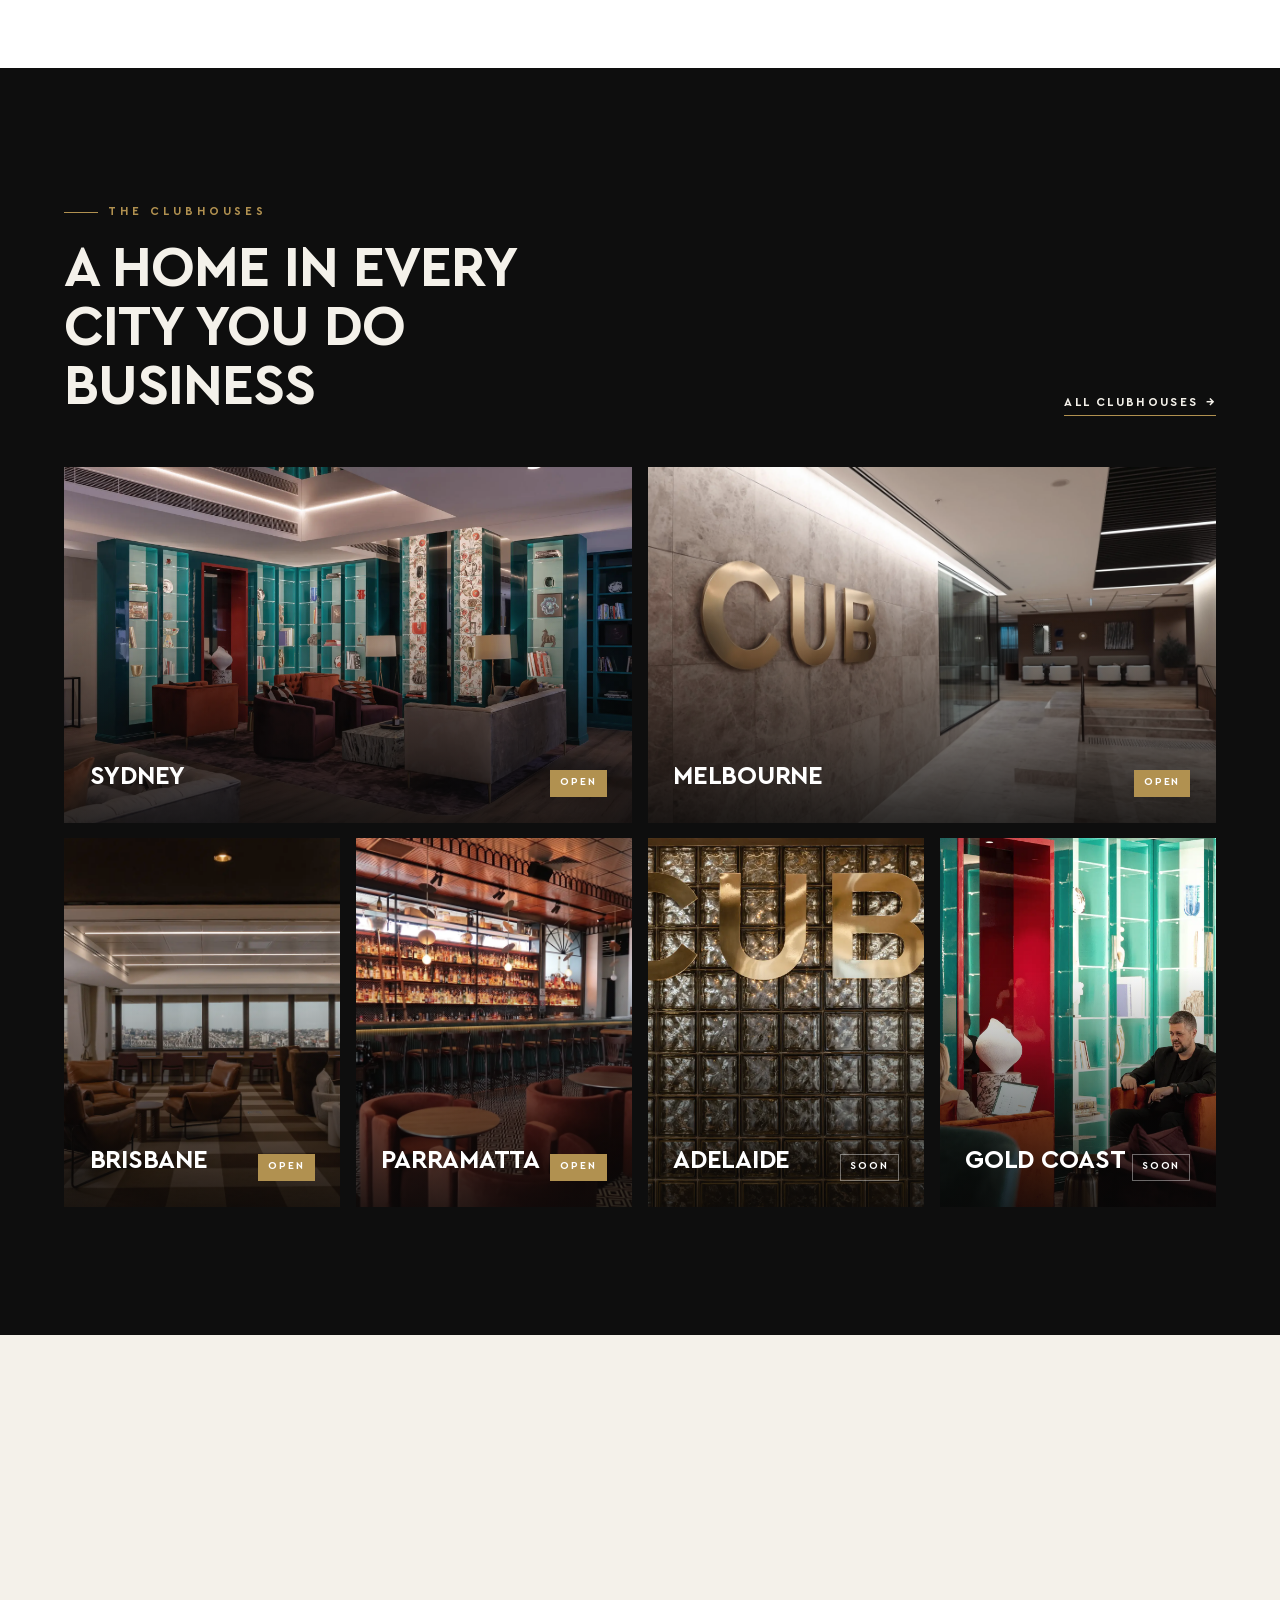
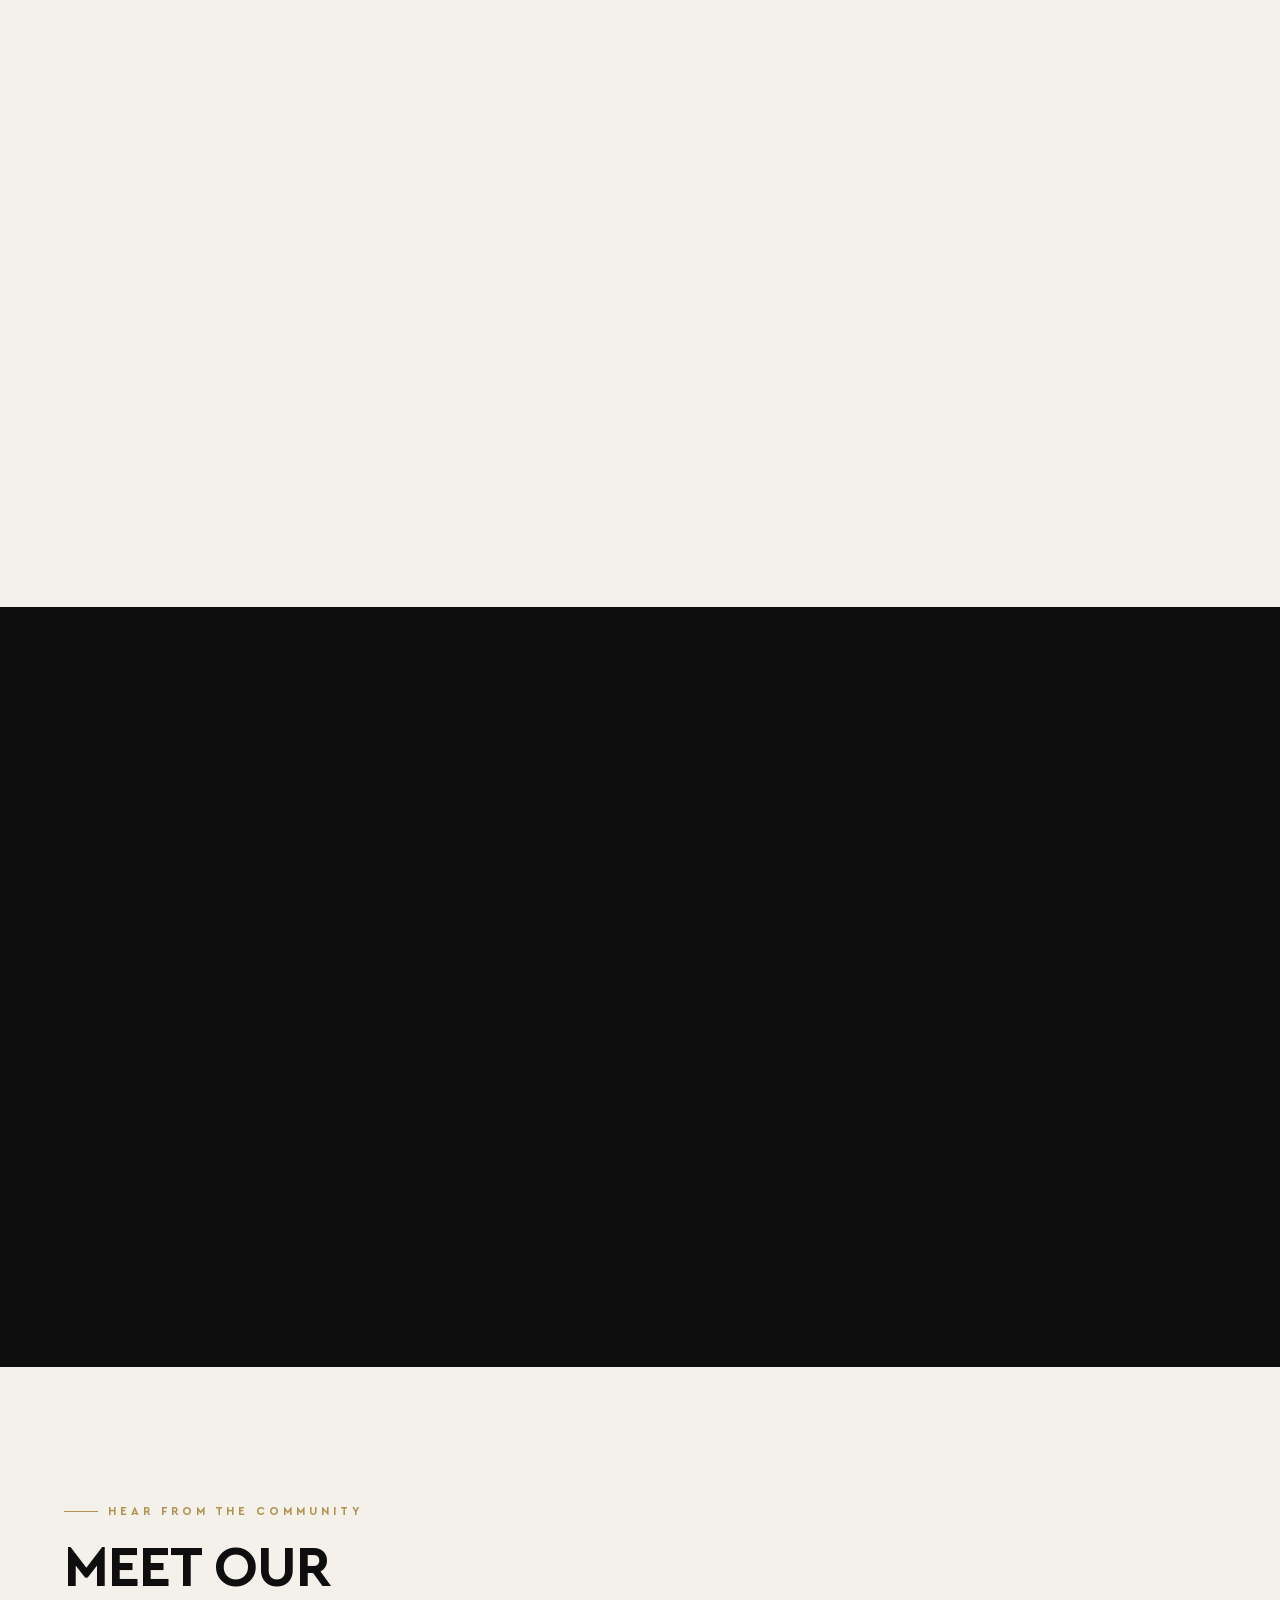
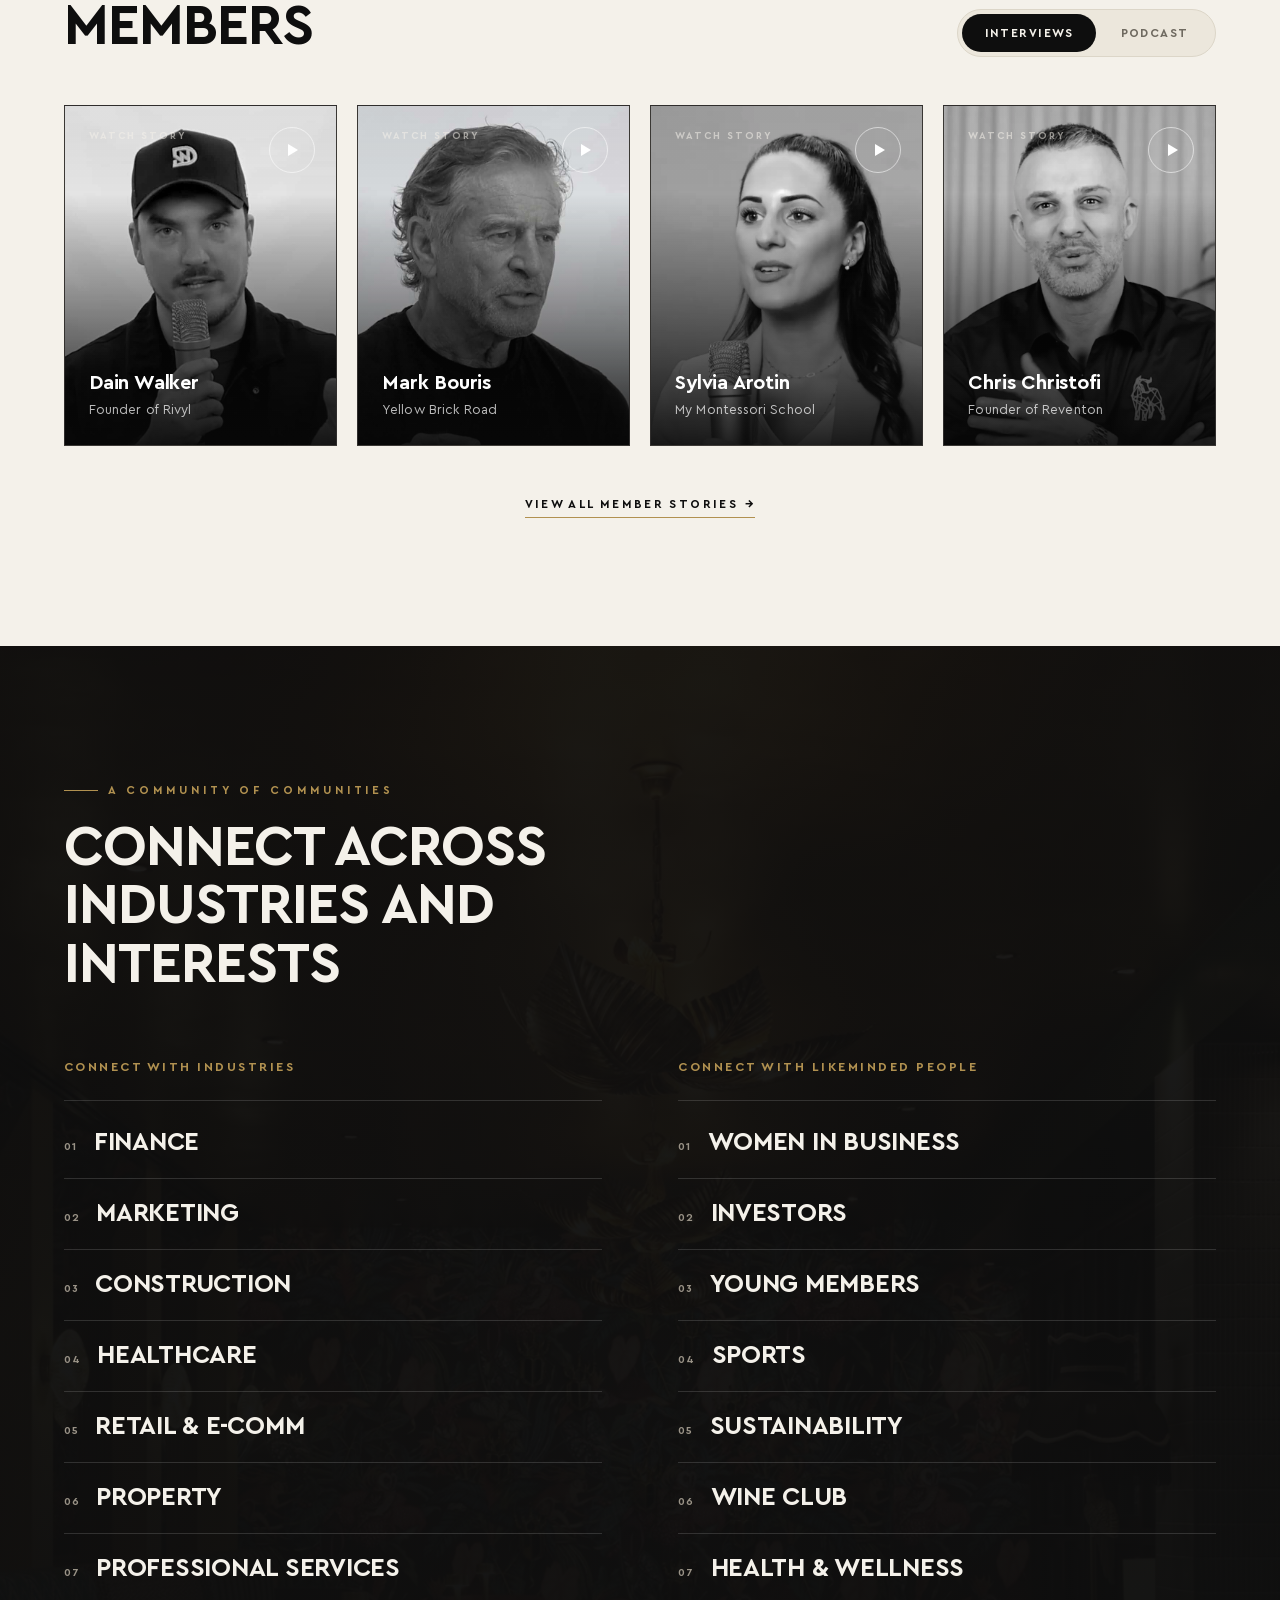
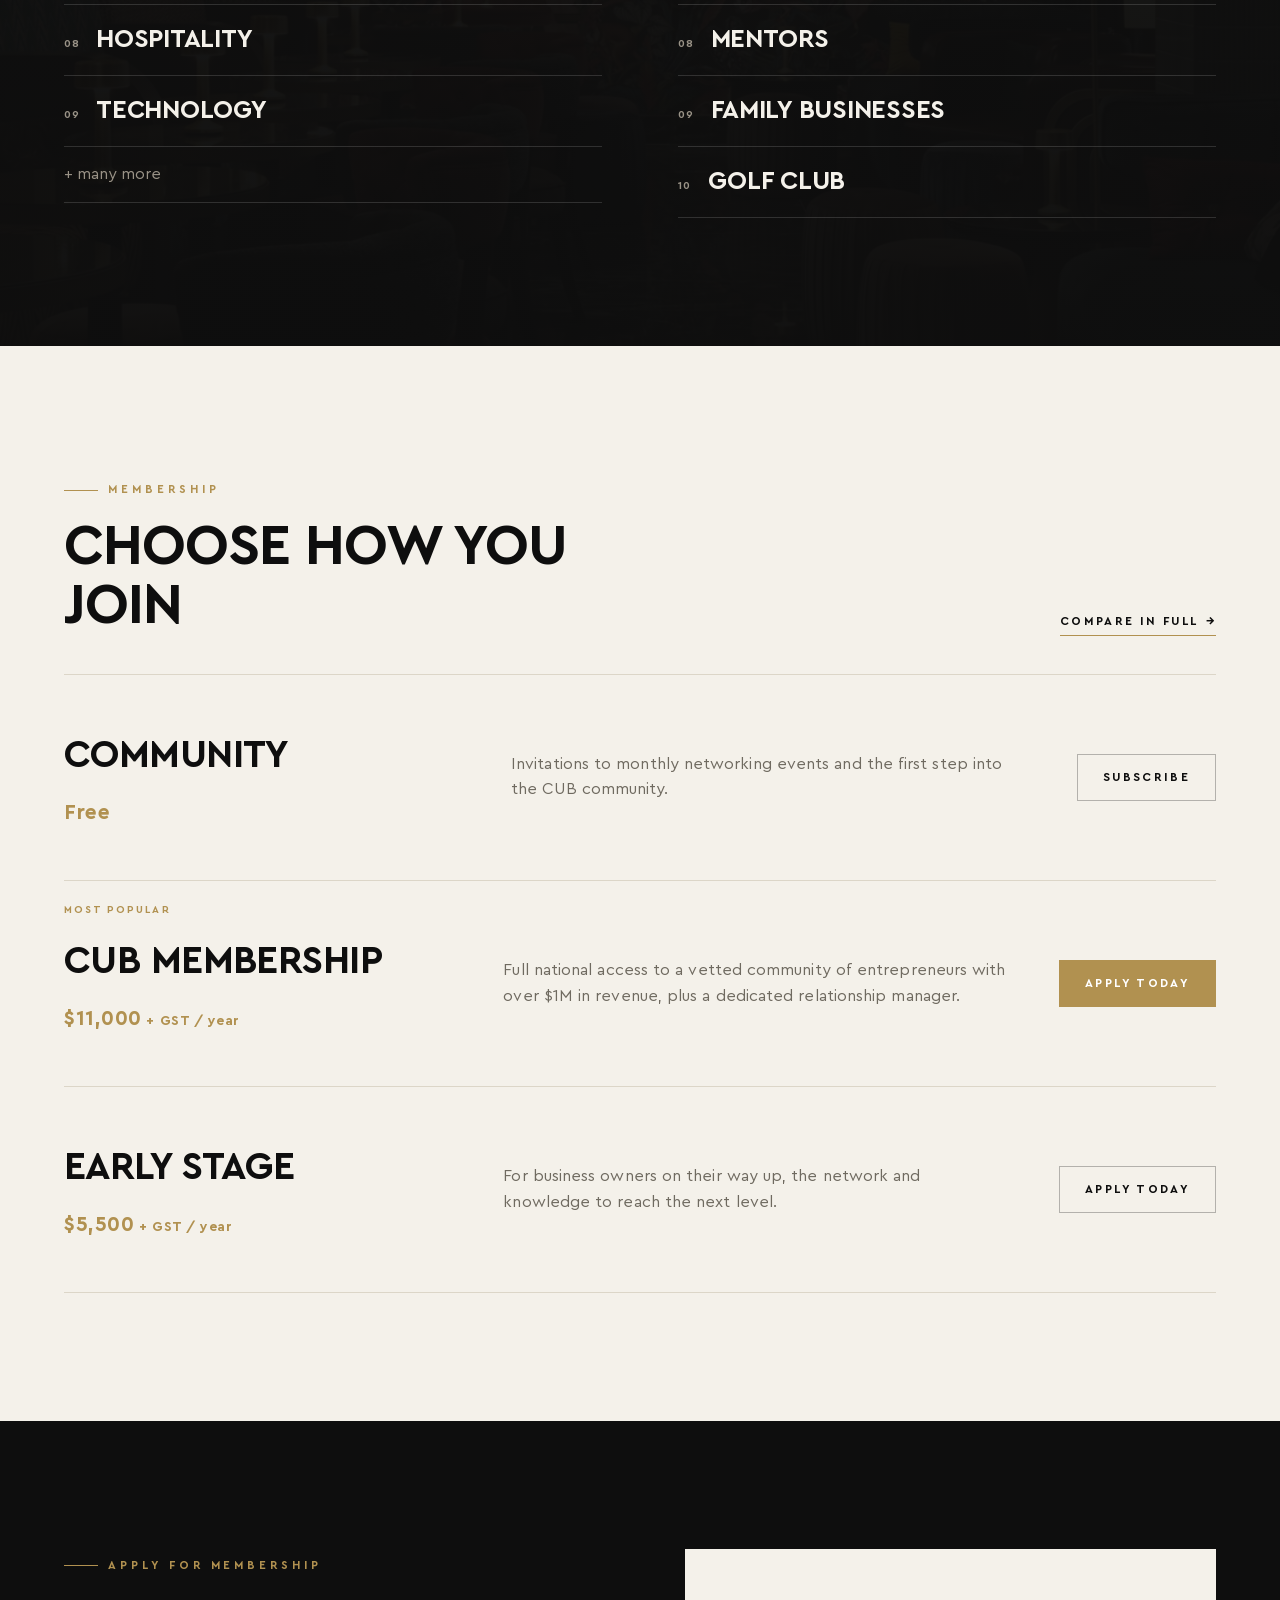
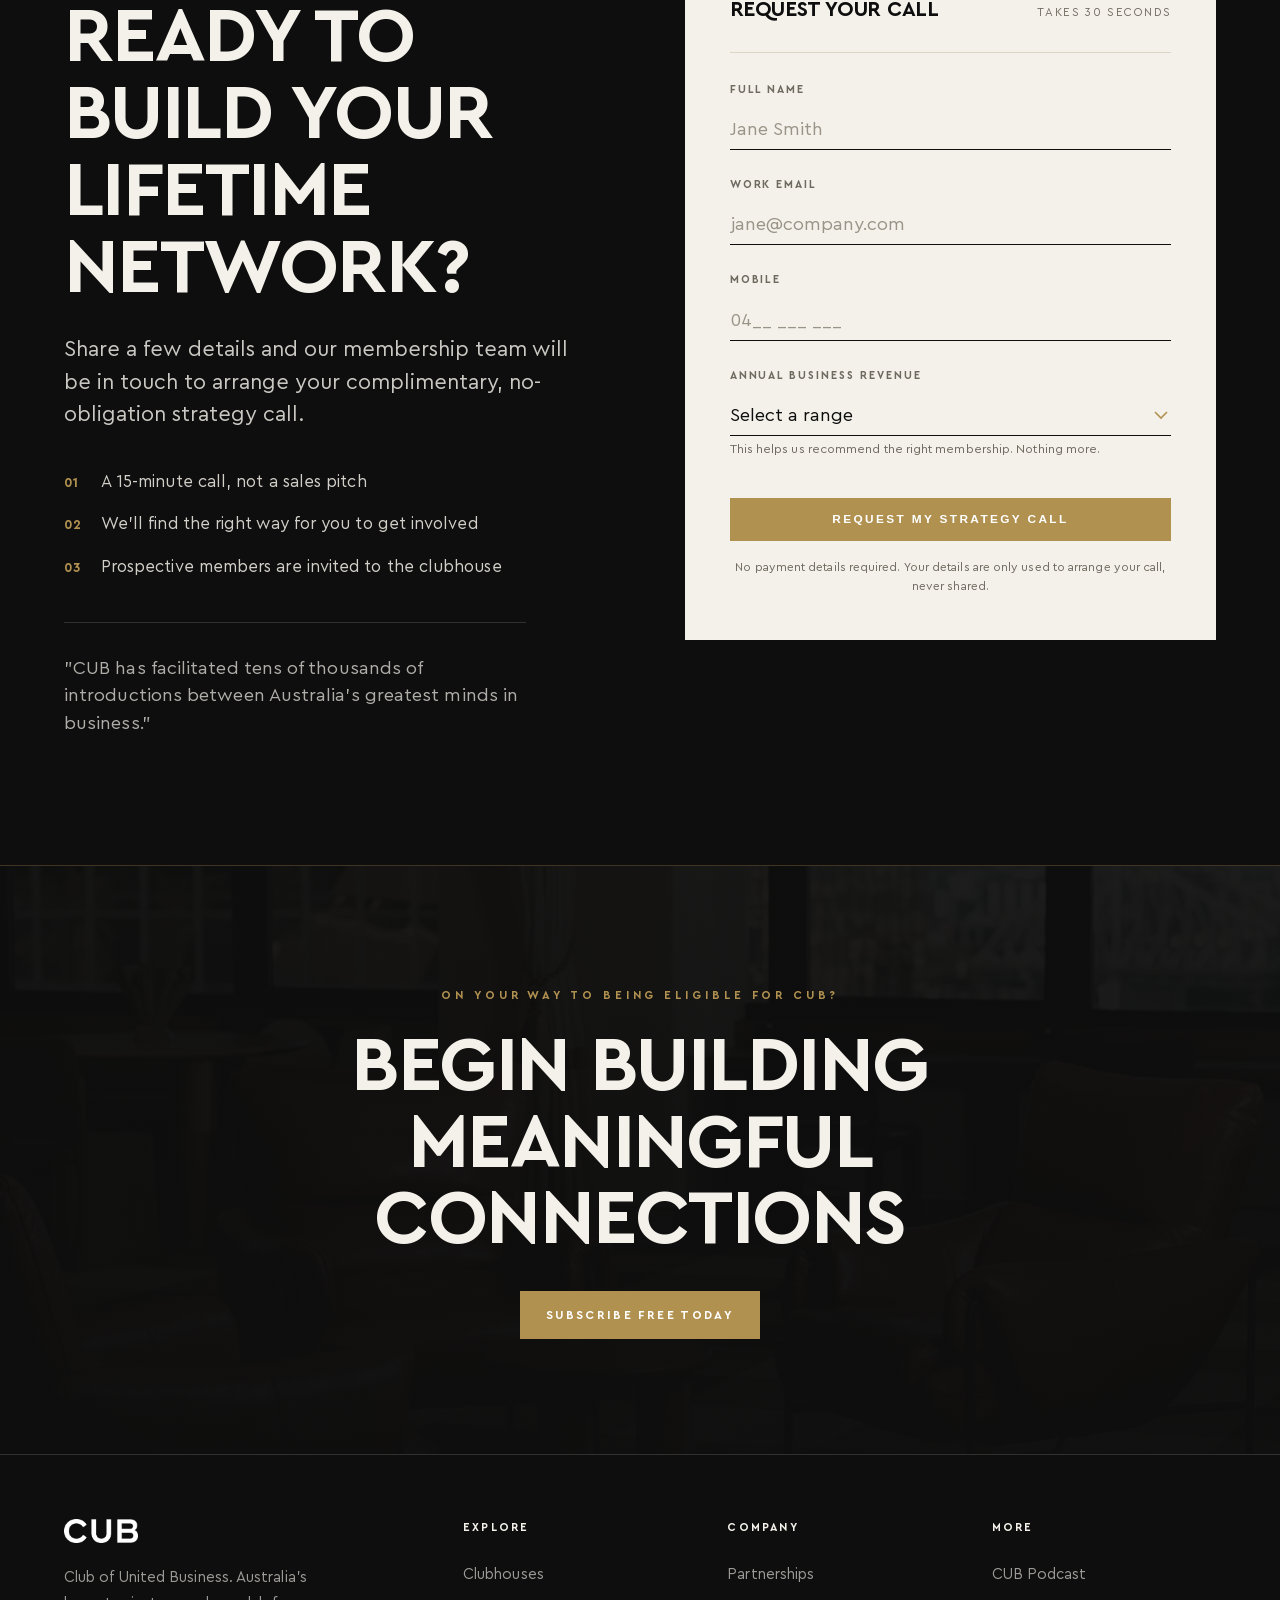
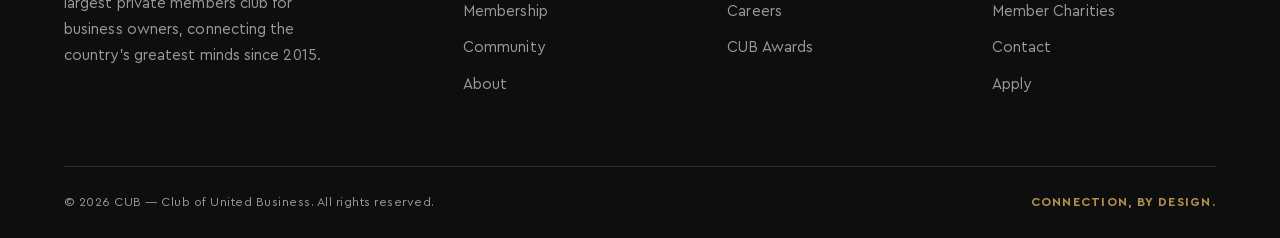
==== commit caba5730: "Fix awards gallery: even 3-up grid instead of broken wide-span mosaic Co-Authored-By: Claude Opus 4." ====
--- a/index.html
+++ b/index.html
@@ -12,7 +12,7 @@
 <link rel="icon" type="image/png" href="assets/img/brandmark.png" />
 <link rel="preload" href="assets/fonts/CeraPro-Regular.woff2" as="font" type="font/woff2" crossorigin />
 <link rel="preload" href="assets/fonts/CeraPro-Bold.woff2" as="font" type="font/woff2" crossorigin />
-<link rel="stylesheet" href="styles.css?v=26" />
+<link rel="stylesheet" href="styles.css?v=27" />
 </head>
 <body>
 
@@ -411,6 +411,6 @@
 
 <a href="contact.html" class="scta" id="scta">Apply for Membership</a>
 
-<script src="script.js?v=26"></script>
+<script src="script.js?v=27"></script>
 </body>
 </html>
--- a/styles.css
+++ b/styles.css
@@ -560,12 +560,12 @@
 .logos img:hover{opacity:1}
 
 /* photo gallery */
-.gallery{display:grid;grid-template-columns:repeat(auto-fill,minmax(min(100%,320px),1fr));gap:clamp(8px,1vw,14px)}
-.gallery figure{overflow:hidden;aspect-ratio:3/2;background:var(--ink)}
-.gallery figure.wide{grid-column:span 2}
+.gallery{display:grid;grid-template-columns:repeat(3,1fr);gap:clamp(8px,1vw,14px)}
+.gallery figure{margin:0;overflow:hidden;aspect-ratio:3/2;background:var(--ink)}
 .gallery img{width:100%;height:100%;object-fit:cover;transition:transform 1s var(--ease)}
 .gallery figure:hover img{transform:scale(1.05)}
-@media(max-width:680px){.gallery figure.wide{grid-column:span 1}}
+@media(max-width:900px){.gallery{grid-template-columns:repeat(2,1fr)}}
+@media(max-width:540px){.gallery{grid-template-columns:1fr}}
 
 /* awards list */
 .awardgrid{display:grid;grid-template-columns:repeat(auto-fill,minmax(min(100%,300px),1fr));gap:1px;background:var(--line-dark);border:1px solid var(--line-dark)}
